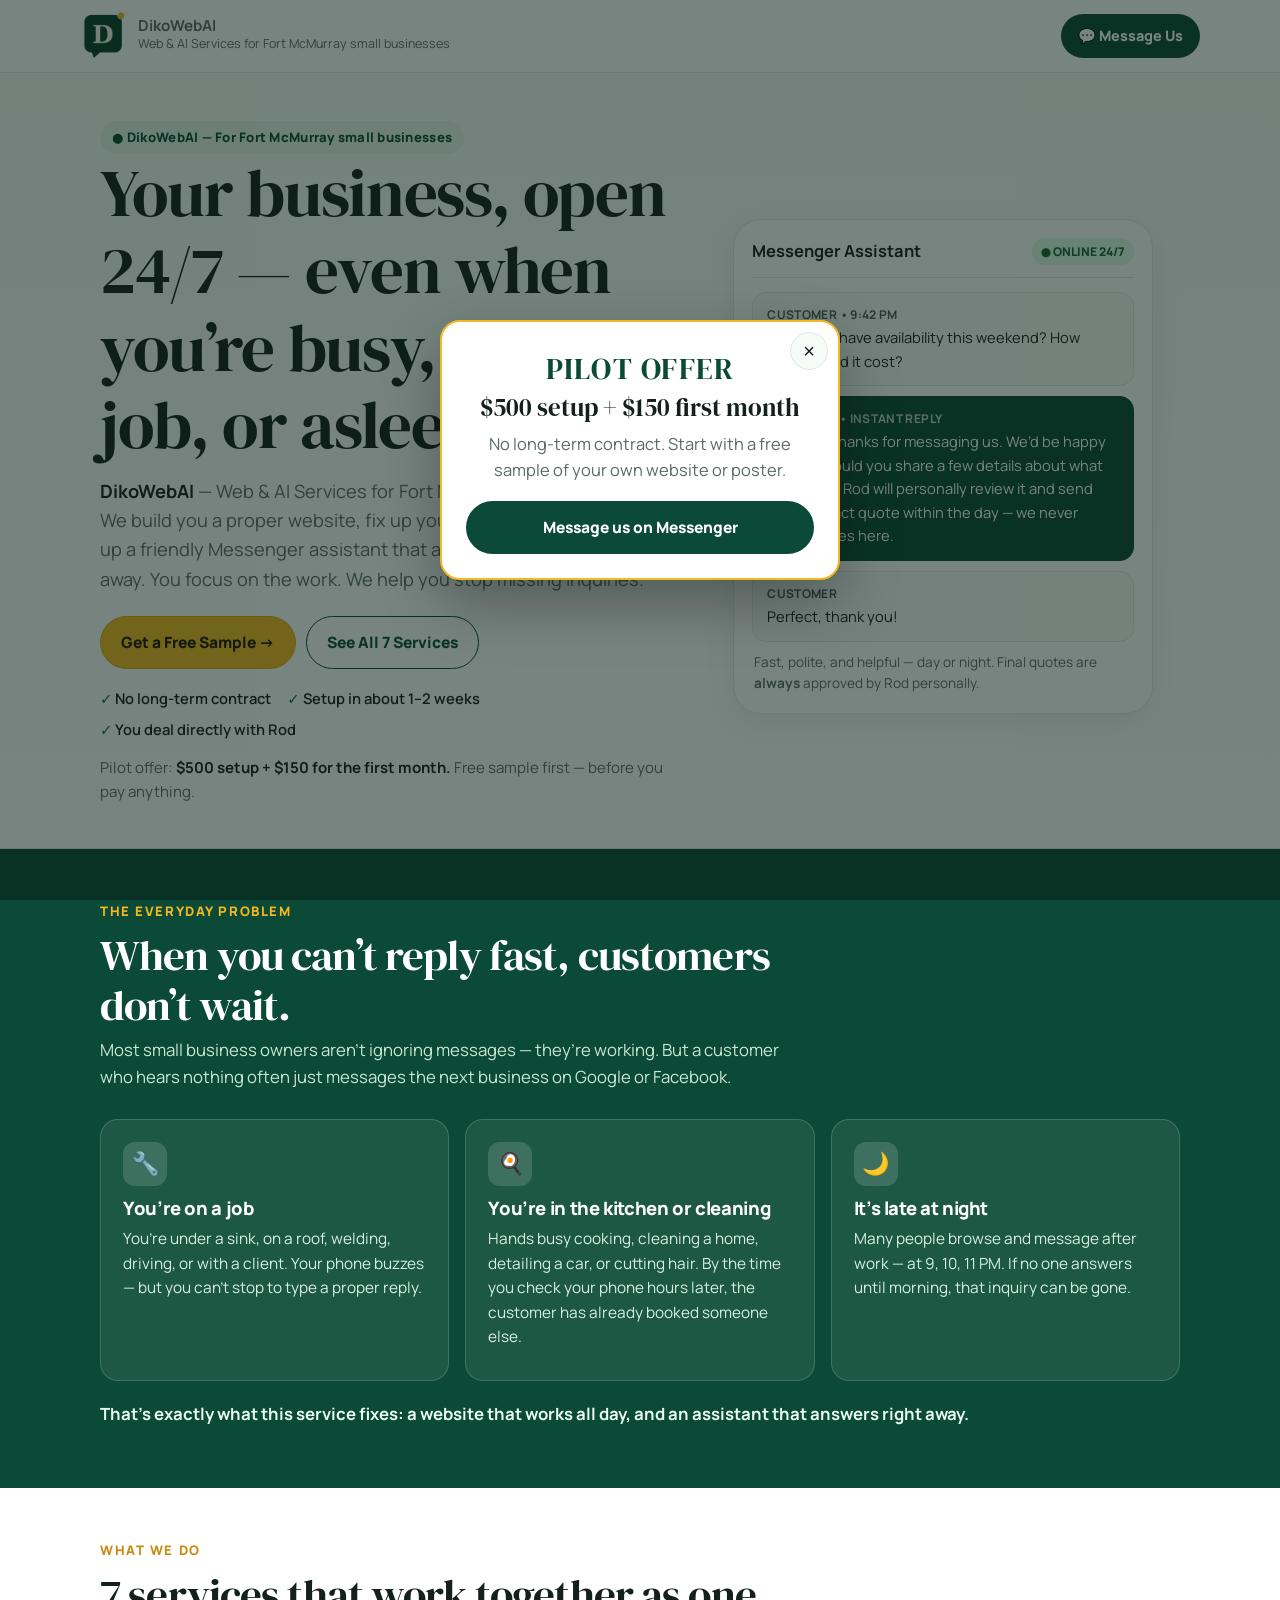
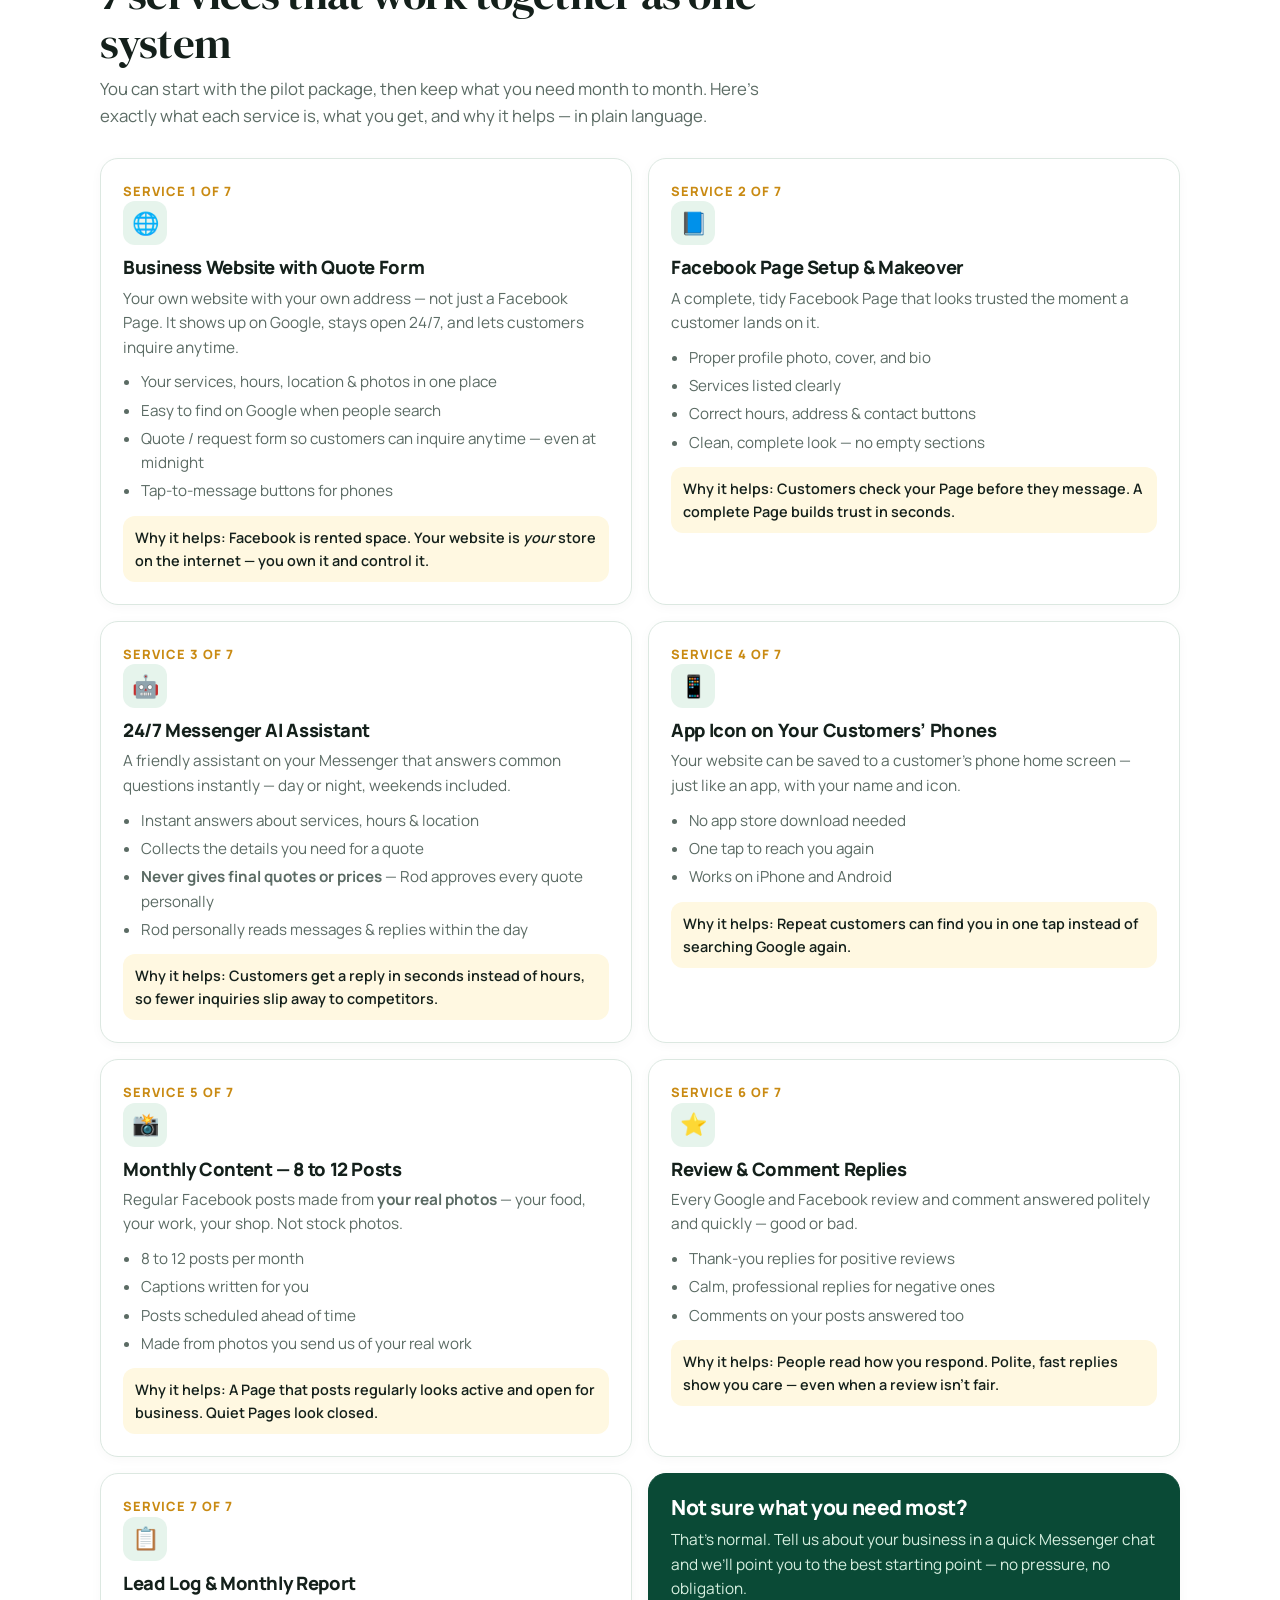
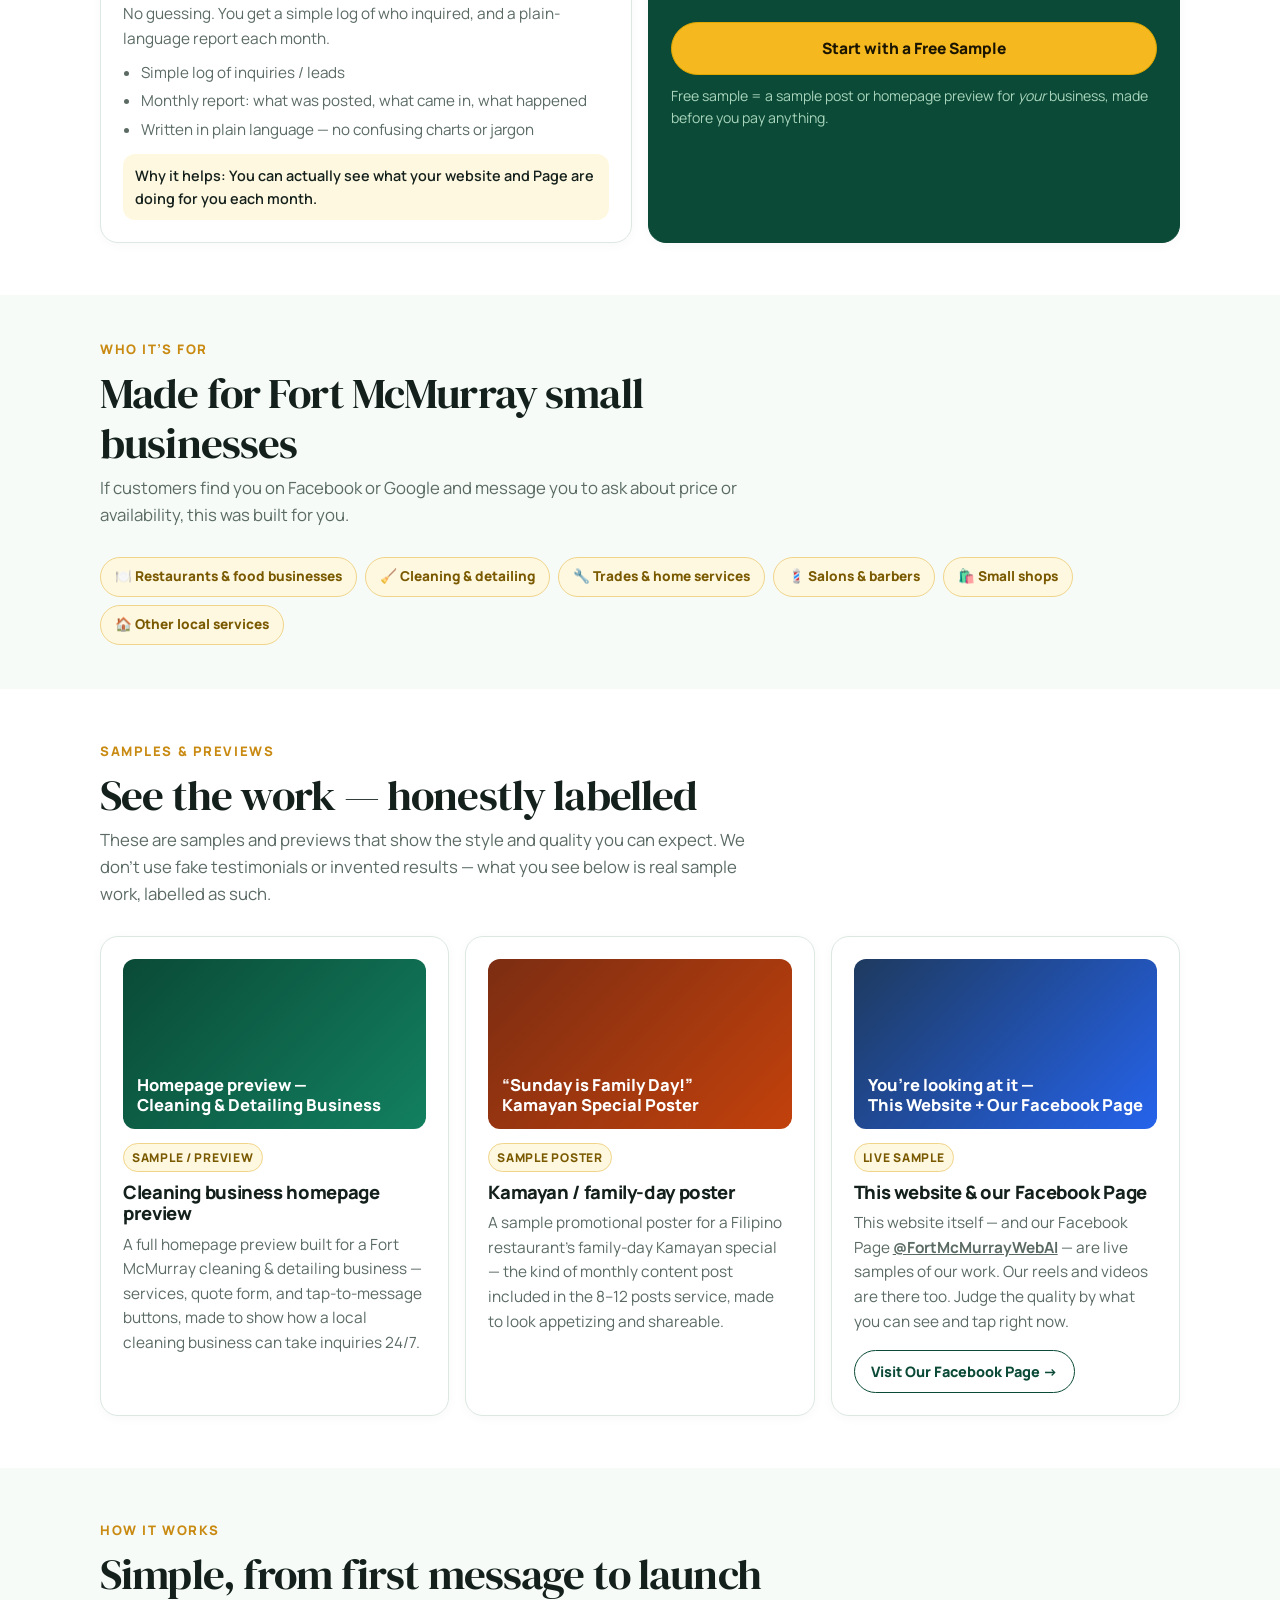
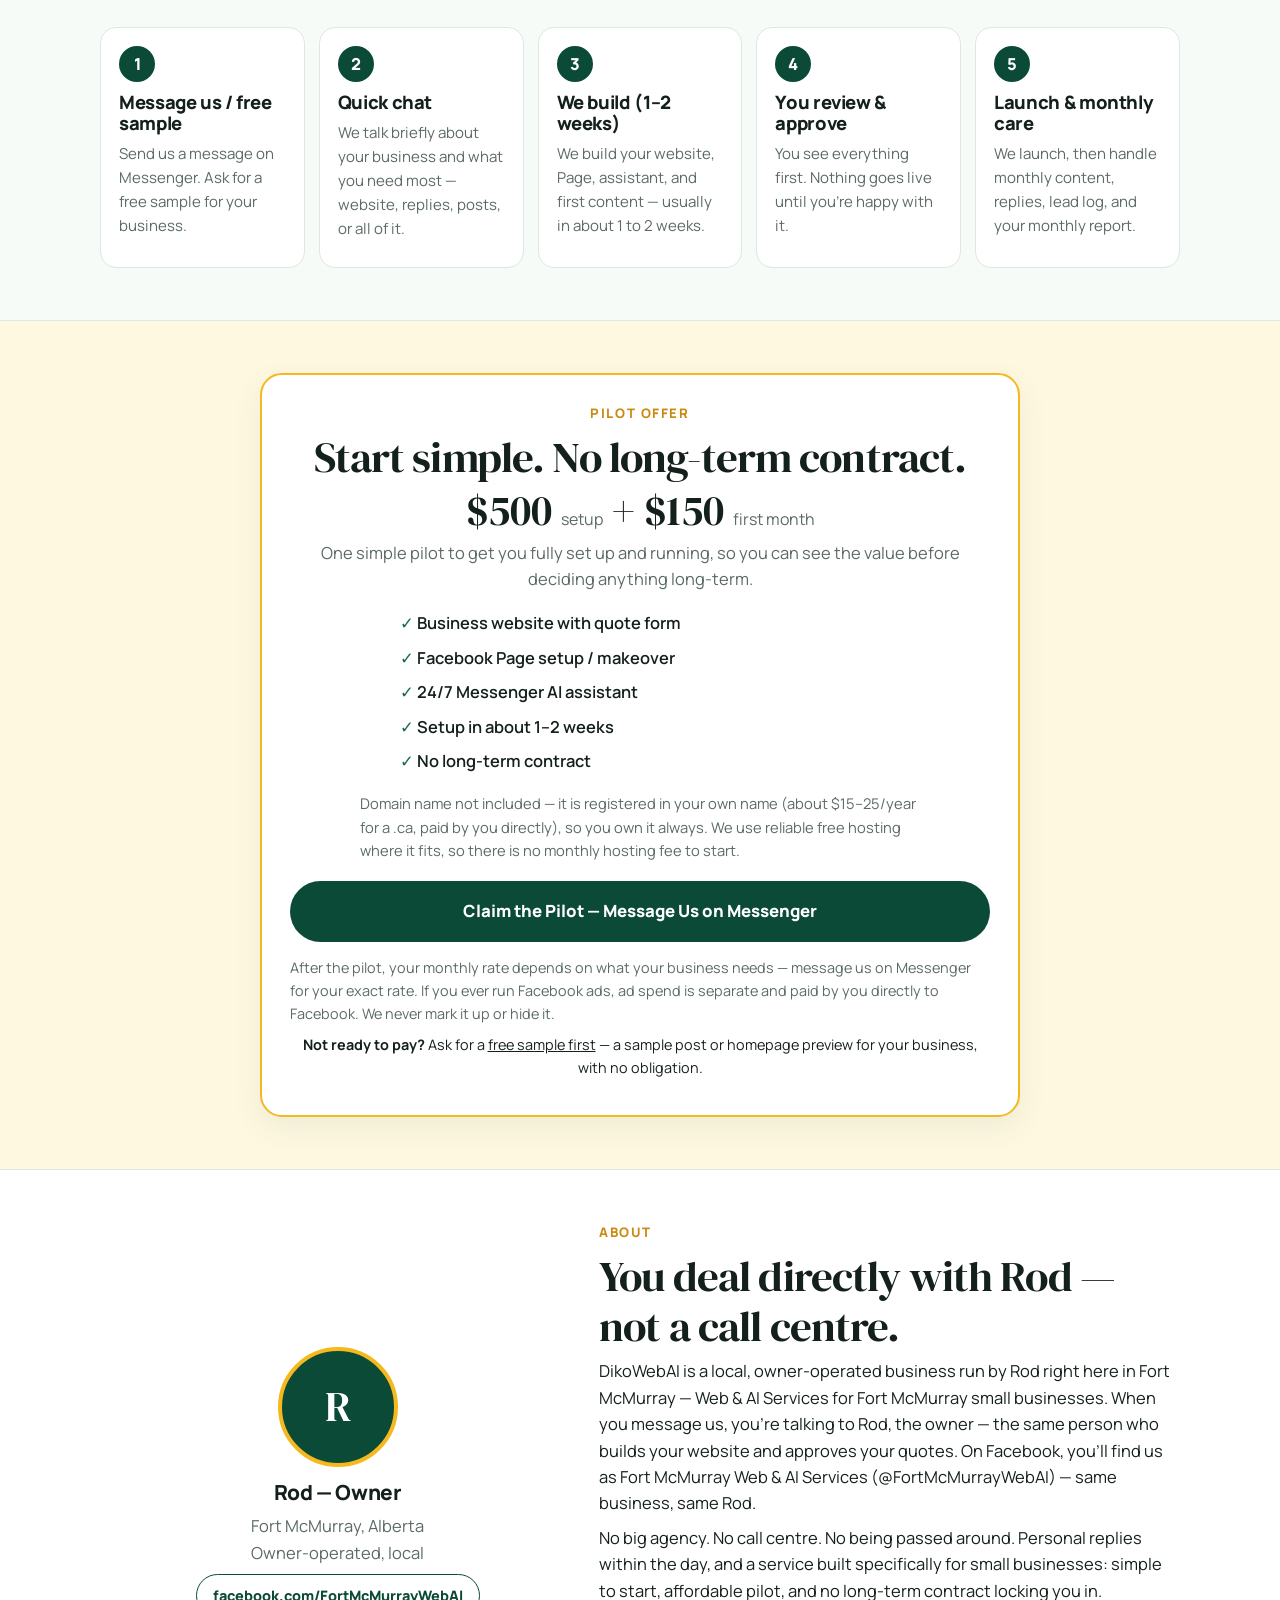
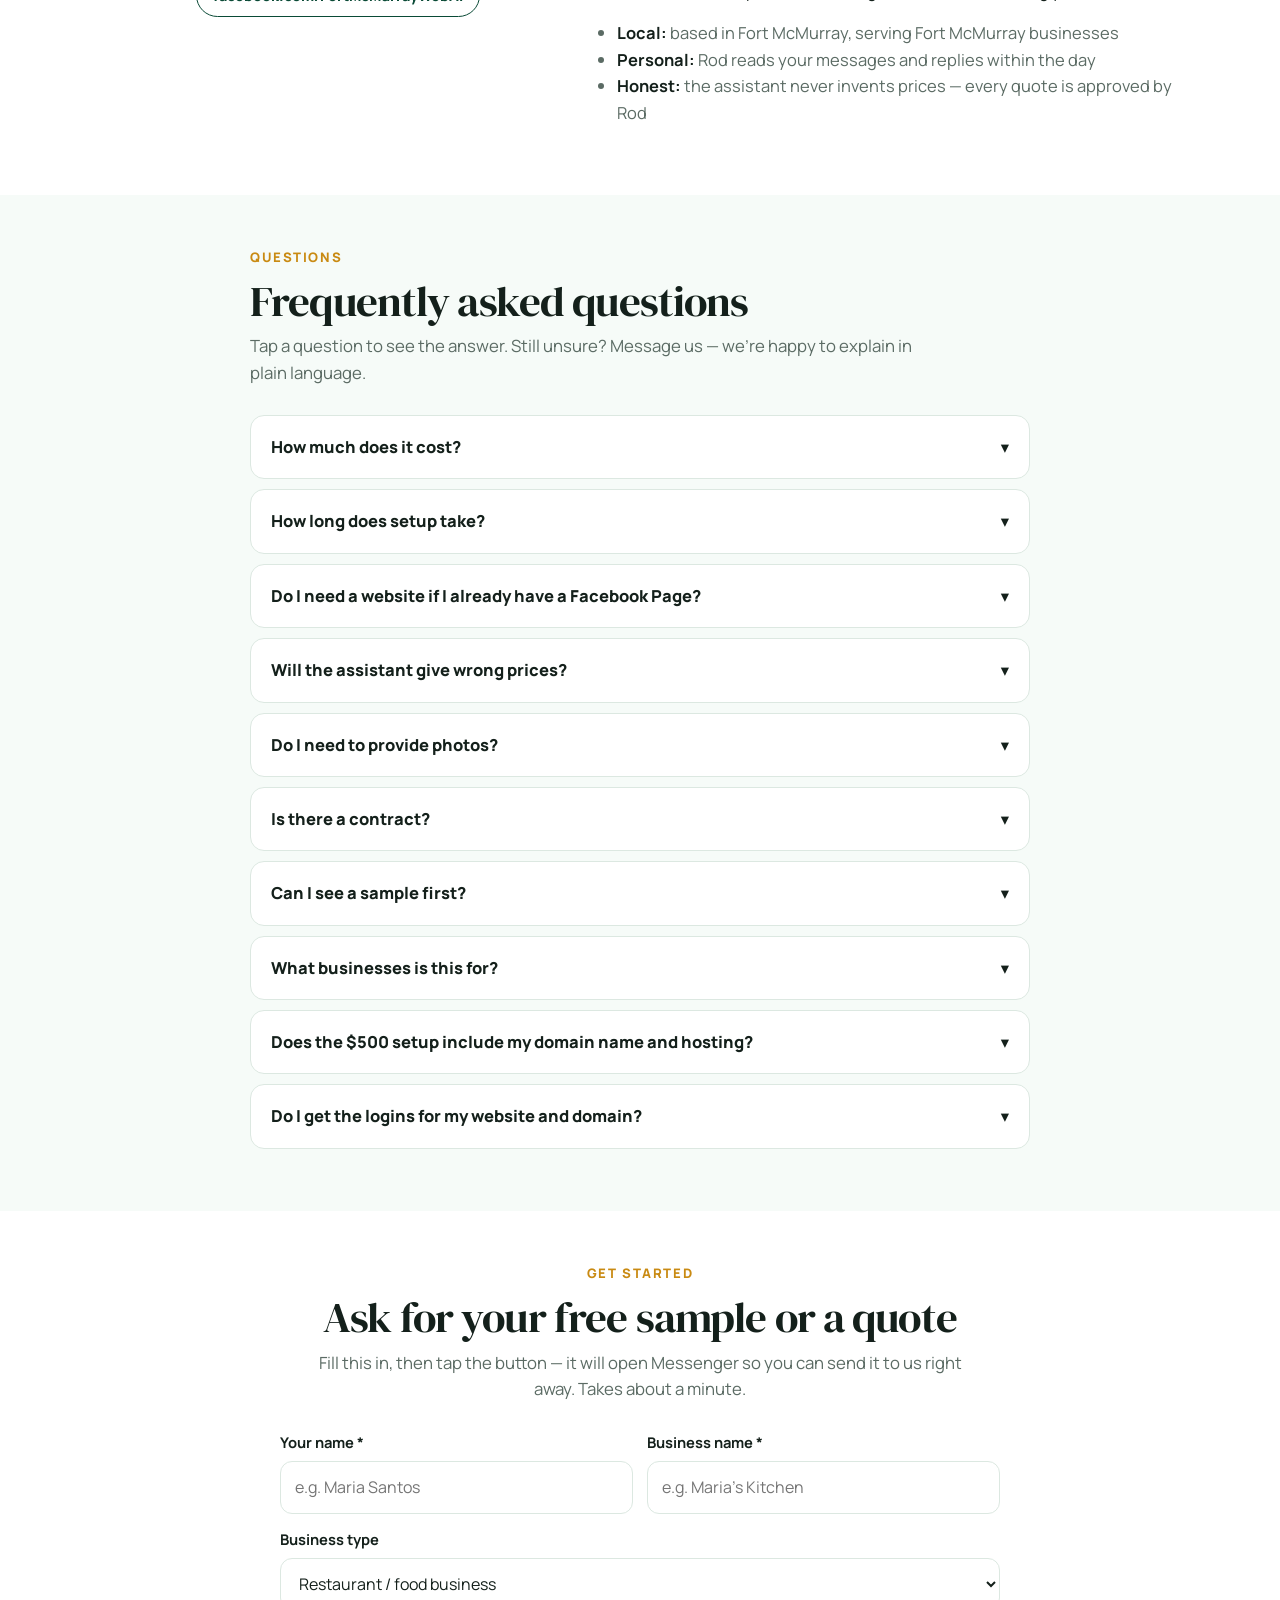
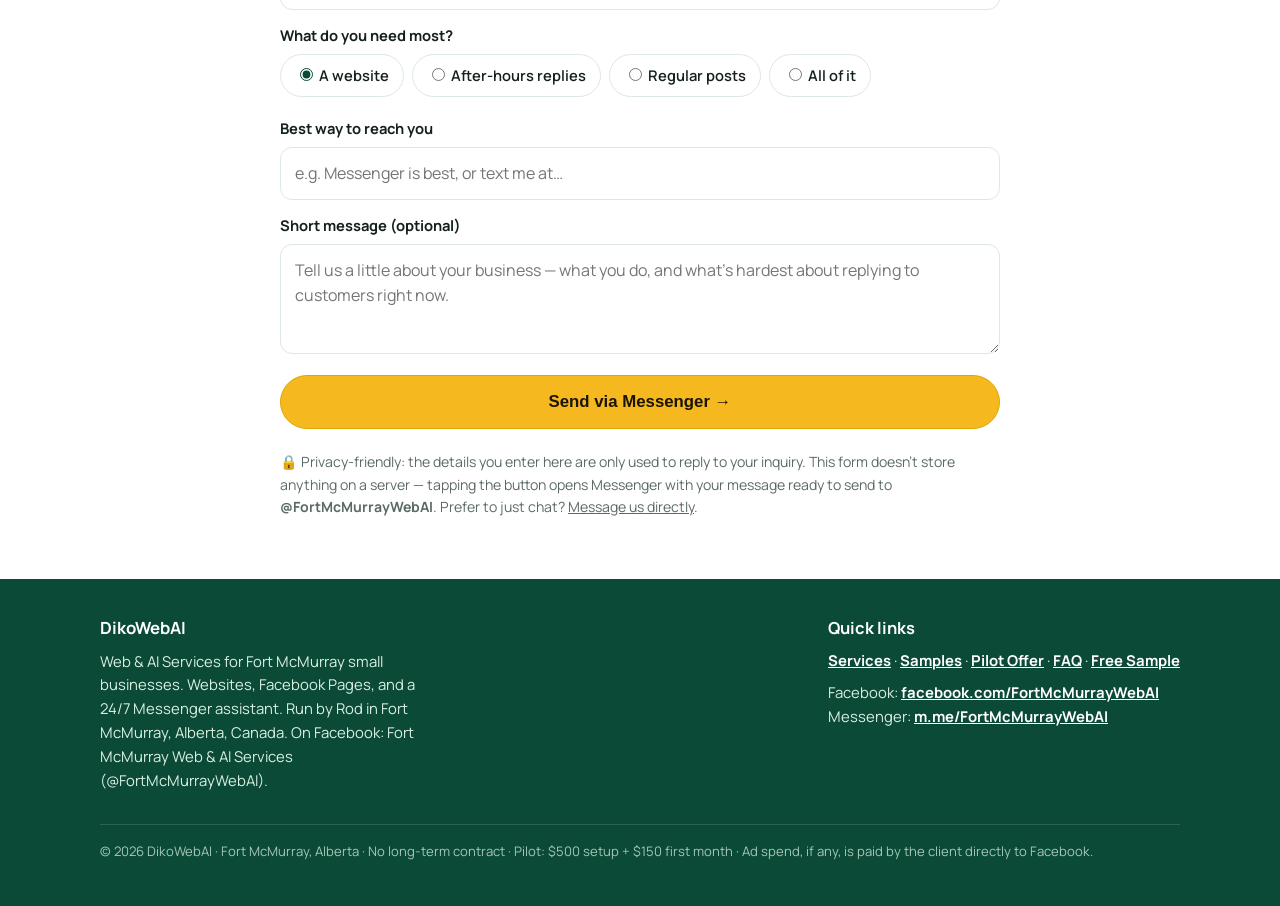
==== index.html @ 0f676fdf "Remove sticky bottom bar (Free Sample / Get a Quote)" ====
<!doctype html>
<html lang="en">
<head>
<meta charset="utf-8">
<meta name="viewport" content="width=device-width, initial-scale=1, viewport-fit=cover">
<meta name="color-scheme" content="light dark">
<link rel="icon" type="image/png" href="[data-uri]">
<title>DikoWebAI — Web & AI Services for Fort McMurray Small Businesses</title>
<meta name="description" content="DikoWebAI — Web & AI Services for Fort McMurray small businesses. Websites, Facebook Page setup, and a 24/7 Messenger assistant. Pilot: $500 setup + $150 first month. Free sample available.">
<link rel="preconnect" href="https://fonts.googleapis.com">
<link rel="preconnect" href="https://fonts.gstatic.com" crossorigin>
<link href="https://fonts.googleapis.com/css2?family=DM+Serif+Display:ital@0;1&family=Manrope:wght@400;500;600;700;800&display=swap" rel="stylesheet">
<style>
:root{
  --bg:#ffffff; --bg-soft:#f6fbf8; --bg-card:#ffffff; --ink:#14201b; --muted:#5b6b64; --line:#dce8e1;
  --emerald:#0a4a36; --emerald-2:#0e6b4f; --emerald-light:#e6f4ec; --gold:#c98a12; --gold-2:#f5b81f; --gold-bg:#fff8e1;
  --radius:18px; --shadow:0 10px 30px rgba(10,74,54,.08);
}
@media (prefers-color-scheme: dark){
  :root{ --bg:#0d1512; --bg-soft:#111d18; --bg-card:#16231e; --ink:#eef5f1; --muted:#a7b8b0; --line:#273b33; --emerald-light:#1a332a; --gold-bg:#2a2410; --shadow:0 10px 30px rgba(0,0,0,.35); }
}
*{box-sizing:border-box}
html{scroll-behavior:smooth}
body{margin:0;font-family:"Manrope",system-ui,-apple-system,Segoe UI,Roboto,sans-serif;background:var(--bg);color:var(--ink);line-height:1.6;font-size:16.5px}
a{color:inherit}
h1,h2,h3{line-height:1.15;letter-spacing:-.02em}
h1,h2{font-family:"DM Serif Display",Georgia,serif;font-weight:400}
h1{font-size:clamp(2.4rem,7vw,4.2rem);margin:0}
h2{font-size:clamp(1.9rem,5vw,2.7rem);margin:0 0 .5rem}
h3{font-size:1.15rem;margin:0 0 .35rem;font-weight:800}
p{margin:.5rem 0}
.wrap{max-width:1120px;margin:0 auto;padding:0 20px}
.topbar{position:sticky;top:0;z-index:40;background:color-mix(in srgb, var(--bg) 92%, transparent);backdrop-filter:blur(12px);border-bottom:1px solid var(--line)}
.topbar-in{display:flex;align-items:center;justify-content:space-between;gap:12px;padding:12px 0}
.brand{display:flex;gap:10px;align-items:center;text-decoration:none}
.mark{width:48px;height:48px;min-width:48px;display:block;object-fit:contain;flex-shrink:0}
.brand b{font-size:.95rem;line-height:1.1;display:block}
.brand span{font-size:.78rem;color:var(--muted);display:block}
.btn{display:inline-flex;align-items:center;justify-content:center;gap:8px;border-radius:999px;padding:13px 20px;font-weight:800;text-decoration:none;border:1.5px solid transparent;cursor:pointer;font-size:.97rem;transition:.15s;text-align:center}
.btn-primary{background:var(--emerald);color:#fff}
.btn-primary:hover{background:var(--emerald-2)}
.btn-gold{background:var(--gold-2);color:#1a1400;border-color:#e0a800}
.btn-outline{border-color:var(--emerald);color:var(--emerald);background:transparent}
@media(prefers-color-scheme:dark){.btn-outline{color:#7ed3a8;border-color:#2a5a46}}
.btn-sm{padding:9px 16px;font-size:.9rem}
.btn-block{width:100%}
.hero{padding:48px 0 36px;background:linear-gradient(180deg,var(--bg-soft),var(--bg));border-bottom:1px solid var(--line);overflow:hidden}
.hero-grid{display:grid;gap:28px}
@media(min-width:900px){.hero-grid{grid-template-columns:1.1fr .9fr;align-items:center}}
.eyebrow{display:inline-flex;gap:6px;align-items:center;background:var(--emerald-light);color:var(--emerald);font-weight:800;font-size:.82rem;padding:6px 12px;border-radius:999px;letter-spacing:.02em}
@media(prefers-color-scheme:dark){.eyebrow{color:#8ee0b5}}
.lead{font-size:1.14rem;color:var(--muted);max-width:36rem;margin-top:14px}
.hero-ctas{display:flex;flex-wrap:wrap;gap:10px;margin-top:22px}
.hero-points{display:flex;flex-wrap:wrap;gap:8px 16px;margin-top:18px;font-size:.92rem;font-weight:600}
.hero-points span::before{content:"✓ ";color:var(--emerald-2);font-weight:800}
.phone-mock{background:var(--bg-card);border:1px solid var(--line);border-radius:28px;box-shadow:var(--shadow);padding:18px;max-width:420px;margin:0 auto;width:100%}
.phone-head{display:flex;justify-content:space-between;align-items:center;border-bottom:1px solid var(--line);padding-bottom:12px;margin-bottom:14px}
.badge-live{background:#dcfce7;color:#166534;font-size:.75rem;font-weight:800;padding:4px 9px;border-radius:999px}
.msg{background:var(--bg-soft);border:1px solid var(--line);border-radius:14px;padding:12px 14px;margin-bottom:10px;font-size:.92rem}
.msg.ai{background:var(--emerald);color:#fff;border-color:var(--emerald)}
.msg small{display:block;opacity:.75;font-size:.75rem;margin-bottom:2px;font-weight:700;letter-spacing:.03em;text-transform:uppercase}
section{padding:52px 0}
.section-head{max-width:680px;margin-bottom:28px}
.section-head p{color:var(--muted);font-size:1.05rem}
.kicker{font-size:.82rem;font-weight:800;letter-spacing:.12em;text-transform:uppercase;color:var(--gold);margin-bottom:8px}
.grid{display:grid;gap:16px}
@media(min-width:700px){.grid-2{grid-template-columns:1fr 1fr}.grid-3{grid-template-columns:repeat(3,1fr)}}
.card{background:var(--bg-card);border:1px solid var(--line);border-radius:var(--radius);padding:22px;box-shadow:0 2px 12px rgba(0,0,0,.03)}
.card p{color:var(--muted);font-size:.96rem}
.icon{width:44px;height:44px;border-radius:12px;background:var(--emerald-light);display:grid;place-items:center;font-size:22px;margin-bottom:12px}
.problem{background:var(--emerald);color:#eafaf1}
.problem h2{color:#fff}.problem .section-head p{color:#c8e6d5}.problem .card{background:rgba(255,255,255,.08);border-color:rgba(255,255,255,.16);color:#fff;box-shadow:none}.problem .card p{color:#d6efe0}
.problem .icon{background:rgba(255,255,255,.14)}
.service-num{font-size:.8rem;font-weight:800;letter-spacing:.08em;color:var(--gold);text-transform:uppercase}
.service-card ul{margin:10px 0 0;padding-left:18px;color:var(--muted);font-size:.95rem}
.service-card li{margin:4px 0}
.why{margin-top:12px;background:var(--gold-bg);border-radius:12px;padding:10px 12px;font-size:.9rem;font-weight:600}
.sample-visual{height:170px;border-radius:12px;margin-bottom:14px;display:flex;align-items:flex-end;padding:14px;color:#fff;font-weight:800;line-height:1.2}
.sv1{background:linear-gradient(135deg,#0a4a36,#12805f)}
.sv2{background:linear-gradient(135deg,#7c2d12,#c2410c)}
.sv3{background:linear-gradient(135deg,#1e3a5f,#2563eb)}
.tag{font-size:.75rem;font-weight:800;letter-spacing:.06em;text-transform:uppercase;background:var(--gold-bg);color:#7a5a00;border:1px solid #f0d48a;padding:4px 8px;border-radius:999px;display:inline-block}
@media(prefers-color-scheme:dark){.tag{color:#ffd968}}
.steps{counter-reset:step;display:grid;gap:14px}
@media(min-width:800px){.steps{grid-template-columns:repeat(5,1fr)}}
.step{background:var(--bg-card);border:1px solid var(--line);border-radius:16px;padding:18px}
.step-n{width:36px;height:36px;border-radius:50%;background:var(--emerald);color:#fff;display:grid;place-items:center;font-weight:800;margin-bottom:10px}
.pilot{background:var(--gold-bg);border-top:1px solid var(--line);border-bottom:1px solid var(--line)}
.pilot-box{background:var(--bg-card);border:2px solid var(--gold-2);border-radius:22px;padding:28px;box-shadow:var(--shadow);max-width:760px;margin:0 auto;text-align:center}
.price{font-family:"DM Serif Display",serif;font-size:2.6rem;line-height:1}
.price small{font-family:"Manrope",sans-serif;font-size:1rem;color:var(--muted)}
.incl{text-align:left;max-width:480px;margin:18px auto;display:grid;gap:8px}
.incl div{font-weight:600}.incl div::before{content:"✓ ";color:var(--emerald-2);font-weight:800}
.faq-item{border:1px solid var(--line);border-radius:14px;background:var(--bg-card);margin-bottom:10px;overflow:hidden}
.faq-q{width:100%;text-align:left;background:none;border:0;padding:18px 20px;font:inherit;font-weight:800;cursor:pointer;display:flex;justify-content:space-between;gap:12px;color:var(--ink)}
.faq-a{padding:0 20px 18px;color:var(--muted);display:none}
.faq-item.open .faq-a{display:block}
.faq-item.open .chev{transform:rotate(180deg)}
.chev{transition:.2s;flex-shrink:0}
form{display:grid;gap:14px}
label{font-weight:700;font-size:.92rem;display:block;margin-bottom:6px}
input,select,textarea{width:100%;padding:13px 14px;border:1.5px solid var(--line);border-radius:12px;background:var(--bg-card);color:var(--ink);font:inherit;font-size:1rem}
textarea{min-height:110px;resize:vertical}
.radio-group{display:flex;flex-wrap:wrap;gap:8px}
.radio-pill{border:1.5px solid var(--line);border-radius:999px;padding:9px 14px;cursor:pointer;font-weight:600;font-size:.92rem;background:var(--bg-card)}
.radio-pill input{width:auto;margin-right:6px;accent-color:var(--emerald)}
.form-note{font-size:.88rem;color:var(--muted)}
.success{background:var(--emerald-light);border:1px solid var(--line);border-radius:14px;padding:16px;display:none}
footer{background:var(--emerald);color:#d9efe3;padding:36px 0}
footer a{color:#fff;font-weight:700}
.promo-overlay{position:fixed;inset:0;z-index:100;background:rgba(10,32,24,.55);display:none;align-items:center;justify-content:center;padding:20px}
.promo-overlay.show{display:flex}
.promo-card{position:relative;background:var(--bg-card);color:var(--ink);border:2px solid var(--gold-2);border-radius:20px;box-shadow:0 24px 60px rgba(0,0,0,.3);max-width:400px;width:100%;padding:30px 24px 24px;text-align:center;max-height:calc(100dvh - 130px);overflow:auto}
.promo-close{position:absolute;top:10px;right:10px;width:38px;height:38px;border-radius:50%;border:1px solid var(--line);background:var(--bg-soft);color:var(--ink);font-size:20px;line-height:1;cursor:pointer;display:grid;place-items:center;padding:0}
.promo-close:hover{background:var(--emerald-light)}
.promo-title{font-family:"DM Serif Display",Georgia,serif;font-weight:400;font-size:1.9rem;letter-spacing:.04em;color:var(--emerald);margin:0 0 6px}
@media(prefers-color-scheme:dark){.promo-title{color:#8ee0b5}}
.promo-price{font-family:"DM Serif Display",serif;font-size:1.55rem;line-height:1.2;margin:.25rem 0 .5rem}
.promo-card p.promo-text{color:var(--muted);margin:.25rem 0 18px}
@media (prefers-reduced-motion: no-preference){.promo-card{animation:promoIn .25s ease-out}@keyframes promoIn{from{opacity:0;transform:translateY(12px) scale(.97)}to{opacity:1;transform:none}}}
.about-flex{display:grid;gap:24px}
@media(min-width:800px){.about-flex{grid-template-columns:.9fr 1.1fr;align-items:center}}
.avatar{width:120px;height:120px;border-radius:50%;background:var(--emerald);color:#fff;display:grid;place-items:center;font-family:"DM Serif Display",serif;font-size:2.6rem;border:4px solid var(--gold-2)}
</style>
</head>
<body>
<header class="topbar"><div class="wrap topbar-in">
<a class="brand" href="#top"><img class="mark" src="[data-uri]" alt="DikoWebAI logo" width="48" height="48"><span><b>DikoWebAI</b><span>Web &amp; AI Services for Fort McMurray small businesses</span></span></a>
<a class="btn btn-primary btn-sm" href="https://m.me/FortMcMurrayWebAI" target="_blank" rel="noopener">💬 Message Us</a>
</div></header>

<main id="top">
<!-- HERO -->
<div class="hero"><div class="wrap hero-grid">
<div>
<span class="eyebrow">● DikoWebAI — For Fort McMurray small businesses</span>
<h1>Your business, open 24/7 — even when you’re busy, on a job, or asleep.</h1>
<p class="lead"><strong style="color:var(--ink)">DikoWebAI</strong> — Web &amp; AI Services for Fort McMurray small businesses. We build you a proper website, fix up your Facebook Page, and set up a friendly Messenger assistant that answers customers right away. You focus on the work. We help you stop missing inquiries.</p>
<div class="hero-ctas">
<a class="btn btn-gold" href="https://m.me/FortMcMurrayWebAI" target="_blank" rel="noopener">Get a Free Sample →</a>
<a class="btn btn-outline" href="#services">See All 7 Services</a>
</div>
<div class="hero-points"><span>No long-term contract</span><span>Setup in about 1–2 weeks</span><span>You deal directly with Rod</span></div>
<p style="margin-top:14px;font-size:.94rem;color:var(--muted)">Pilot offer: <strong style="color:var(--ink)">$500 setup + $150 for the first month.</strong> Free sample first — before you pay anything.</p>
</div>
<div class="phone-mock" aria-label="Example of how the Messenger assistant works">
<div class="phone-head"><strong>Messenger Assistant</strong><span class="badge-live">● ONLINE 24/7</span></div>
<div class="msg"><small>Customer • 9:42 PM</small>Hi! Do you have availability this weekend? How much would it cost?</div>
<div class="msg ai"><small>Assistant • Instant reply</small>Hi there! Thanks for messaging us. We’d be happy to help. Could you share a few details about what you need? Rod will personally review it and send you an exact quote within the day — we never guess prices here.</div>
<div class="msg"><small>Customer</small>Perfect, thank you!</div>
<p style="font-size:.85rem;color:var(--muted);margin:6px 2px 0">Fast, polite, and helpful — day or night. Final quotes are <strong>always</strong> approved by Rod personally.</p>
</div>
</div></div>

<!-- PROBLEM -->
<section class="problem"><div class="wrap">
<div class="section-head"><div class="kicker" style="color:var(--gold-2)">The everyday problem</div><h2>When you can’t reply fast, customers don’t wait.</h2><p>Most small business owners aren’t ignoring messages — they’re working. But a customer who hears nothing often just messages the next business on Google or Facebook.</p></div>
<div class="grid grid-3">
<article class="card"><div class="icon">🔧</div><h3>You’re on a job</h3><p>You’re under a sink, on a roof, welding, driving, or with a client. Your phone buzzes — but you can’t stop to type a proper reply.</p></article>
<article class="card"><div class="icon">🍳</div><h3>You’re in the kitchen or cleaning</h3><p>Hands busy cooking, cleaning a home, detailing a car, or cutting hair. By the time you check your phone hours later, the customer has already booked someone else.</p></article>
<article class="card"><div class="icon">🌙</div><h3>It’s late at night</h3><p>Many people browse and message after work — at 9, 10, 11 PM. If no one answers until morning, that inquiry can be gone.</p></article>
</div>
<p style="margin-top:20px;font-weight:700;font-size:1.05rem">That’s exactly what this service fixes: a website that works all day, and an assistant that answers right away.</p>
</div></section>

<!-- SERVICES -->
<section id="services"><div class="wrap">
<div class="section-head"><div class="kicker">What we do</div><h2>7 services that work together as one system</h2><p>You can start with the pilot package, then keep what you need month to month. Here’s exactly what each service is, what you get, and why it helps — in plain language.</p></div>
<div class="grid grid-2">

<article class="card service-card"><div class="service-num">Service 1 of 7</div><div class="icon">🌐</div><h3>Business Website with Quote Form</h3><p>Your own website with your own address — not just a Facebook Page. It shows up on Google, stays open 24/7, and lets customers inquire anytime.</p><ul><li>Your services, hours, location &amp; photos in one place</li><li>Easy to find on Google when people search</li><li>Quote / request form so customers can inquire anytime — even at midnight</li><li>Tap-to-message buttons for phones</li></ul><div class="why">Why it helps: Facebook is rented space. Your website is <em>your</em> store on the internet — you own it and control it.</div></article>

<article class="card service-card"><div class="service-num">Service 2 of 7</div><div class="icon">📘</div><h3>Facebook Page Setup &amp; Makeover</h3><p>A complete, tidy Facebook Page that looks trusted the moment a customer lands on it.</p><ul><li>Proper profile photo, cover, and bio</li><li>Services listed clearly</li><li>Correct hours, address &amp; contact buttons</li><li>Clean, complete look — no empty sections</li></ul><div class="why">Why it helps: Customers check your Page before they message. A complete Page builds trust in seconds.</div></article>

<article class="card service-card"><div class="service-num">Service 3 of 7</div><div class="icon">🤖</div><h3>24/7 Messenger AI Assistant</h3><p>A friendly assistant on your Messenger that answers common questions instantly — day or night, weekends included.</p><ul><li>Instant answers about services, hours &amp; location</li><li>Collects the details you need for a quote</li><li><strong>Never gives final quotes or prices</strong> — Rod approves every quote personally</li><li>Rod personally reads messages &amp; replies within the day</li></ul><div class="why">Why it helps: Customers get a reply in seconds instead of hours, so fewer inquiries slip away to competitors.</div></article>

<article class="card service-card"><div class="service-num">Service 4 of 7</div><div class="icon">📱</div><h3>App Icon on Your Customers’ Phones</h3><p>Your website can be saved to a customer’s phone home screen — just like an app, with your name and icon.</p><ul><li>No app store download needed</li><li>One tap to reach you again</li><li>Works on iPhone and Android</li></ul><div class="why">Why it helps: Repeat customers can find you in one tap instead of searching Google again.</div></article>

<article class="card service-card"><div class="service-num">Service 5 of 7</div><div class="icon">📸</div><h3>Monthly Content — 8 to 12 Posts</h3><p>Regular Facebook posts made from <strong>your real photos</strong> — your food, your work, your shop. Not stock photos.</p><ul><li>8 to 12 posts per month</li><li>Captions written for you</li><li>Posts scheduled ahead of time</li><li>Made from photos you send us of your real work</li></ul><div class="why">Why it helps: A Page that posts regularly looks active and open for business. Quiet Pages look closed.</div></article>

<article class="card service-card"><div class="service-num">Service 6 of 7</div><div class="icon">⭐</div><h3>Review &amp; Comment Replies</h3><p>Every Google and Facebook review and comment answered politely and quickly — good or bad.</p><ul><li>Thank-you replies for positive reviews</li><li>Calm, professional replies for negative ones</li><li>Comments on your posts answered too</li></ul><div class="why">Why it helps: People read how you respond. Polite, fast replies show you care — even when a review isn’t fair.</div></article>

<article class="card service-card"><div class="service-num">Service 7 of 7</div><div class="icon">📋</div><h3>Lead Log &amp; Monthly Report</h3><p>No guessing. You get a simple log of who inquired, and a plain-language report each month.</p><ul><li>Simple log of inquiries / leads</li><li>Monthly report: what was posted, what came in, what happened</li><li>Written in plain language — no confusing charts or jargon</li></ul><div class="why">Why it helps: You can actually see what your website and Page are doing for you each month.</div></article>

<article class="card" style="background:var(--emerald);color:#fff;border-color:var(--emerald)"><h3 style="color:#fff;font-size:1.3rem">Not sure what you need most?</h3><p style="color:#d6efe0">That’s normal. Tell us about your business in a quick Messenger chat and we’ll point you to the best starting point — no pressure, no obligation.</p><a class="btn btn-gold btn-block" href="https://m.me/FortMcMurrayWebAI" target="_blank" rel="noopener" style="margin-top:12px">Start with a Free Sample</a><p style="color:#a9d4bc;font-size:.88rem;margin-top:10px">Free sample = a sample post or homepage preview for <em>your</em> business, made before you pay anything.</p></article>
</div>
</div></section>

<!-- WHO IT'S FOR -->
<section style="background:var(--bg-soft);padding-top:44px;padding-bottom:44px"><div class="wrap">
<div class="section-head"><div class="kicker">Who it’s for</div><h2>Made for Fort McMurray small businesses</h2><p>If customers find you on Facebook or Google and message you to ask about price or availability, this was built for you.</p></div>
<div style="display:flex;flex-wrap:wrap;gap:8px">
<span class="tag" style="font-size:.85rem;text-transform:none;letter-spacing:0;padding:8px 14px">🍽️ Restaurants &amp; food businesses</span>
<span class="tag" style="font-size:.85rem;text-transform:none;letter-spacing:0;padding:8px 14px">🧹 Cleaning &amp; detailing</span>
<span class="tag" style="font-size:.85rem;text-transform:none;letter-spacing:0;padding:8px 14px">🔧 Trades &amp; home services</span>
<span class="tag" style="font-size:.85rem;text-transform:none;letter-spacing:0;padding:8px 14px">💈 Salons &amp; barbers</span>
<span class="tag" style="font-size:.85rem;text-transform:none;letter-spacing:0;padding:8px 14px">🛍️ Small shops</span>
<span class="tag" style="font-size:.85rem;text-transform:none;letter-spacing:0;padding:8px 14px">🏠 Other local services</span>
</div>
</div></section>

<!-- SAMPLE WORK -->
<section id="samples"><div class="wrap">
<div class="section-head"><div class="kicker">Samples &amp; previews</div><h2>See the work — honestly labelled</h2><p>These are samples and previews that show the style and quality you can expect. We don’t use fake testimonials or invented results — what you see below is real sample work, labelled as such.</p></div>
<div class="grid grid-3">
<article class="card"><div class="sample-visual sv1">Homepage preview —<br>Cleaning &amp; Detailing Business</div><span class="tag">Sample / Preview</span><h3 style="margin-top:10px">Cleaning business homepage preview</h3><p>A full homepage preview built for a Fort McMurray cleaning &amp; detailing business — services, quote form, and tap-to-message buttons, made to show how a local cleaning business can take inquiries 24/7.</p></article>
<article class="card"><div class="sample-visual sv2">“Sunday is Family Day!”<br>Kamayan Special Poster</div><span class="tag">Sample Poster</span><h3 style="margin-top:10px">Kamayan / family-day poster</h3><p>A sample promotional poster for a Filipino restaurant’s family-day Kamayan special — the kind of monthly content post included in the 8–12 posts service, made to look appetizing and shareable.</p></article>
<article class="card"><div class="sample-visual sv3">You’re looking at it —<br>This Website + Our Facebook Page</div><span class="tag">Live Sample</span><h3 style="margin-top:10px">This website &amp; our Facebook Page</h3><p>This website itself — and our Facebook Page <a href="https://www.facebook.com/FortMcMurrayWebAI" target="_blank" rel="noopener"><strong>@FortMcMurrayWebAI</strong></a> — are live samples of our work. Our reels and videos are there too. Judge the quality by what you can see and tap right now.</p><a class="btn btn-outline btn-sm" href="https://www.facebook.com/FortMcMurrayWebAI" target="_blank" rel="noopener" style="margin-top:8px">Visit Our Facebook Page →</a></article>
</div>
</div></section>

<!-- HOW IT WORKS -->
<section style="background:var(--bg-soft)"><div class="wrap">
<div class="section-head"><div class="kicker">How it works</div><h2>Simple, from first message to launch</h2></div>
<div class="steps">
<div class="step"><div class="step-n">1</div><h3>Message us / free sample</h3><p style="color:var(--muted);font-size:.94rem">Send us a message on Messenger. Ask for a free sample for your business.</p></div>
<div class="step"><div class="step-n">2</div><h3>Quick chat</h3><p style="color:var(--muted);font-size:.94rem">We talk briefly about your business and what you need most — website, replies, posts, or all of it.</p></div>
<div class="step"><div class="step-n">3</div><h3>We build (1–2 weeks)</h3><p style="color:var(--muted);font-size:.94rem">We build your website, Page, assistant, and first content — usually in about 1 to 2 weeks.</p></div>
<div class="step"><div class="step-n">4</div><h3>You review &amp; approve</h3><p style="color:var(--muted);font-size:.94rem">You see everything first. Nothing goes live until you’re happy with it.</p></div>
<div class="step"><div class="step-n">5</div><h3>Launch &amp; monthly care</h3><p style="color:var(--muted);font-size:.94rem">We launch, then handle monthly content, replies, lead log, and your monthly report.</p></div>
</div>
</div></section>

<!-- PILOT -->
<section class="pilot" id="pilot"><div class="wrap">
<div class="pilot-box">
<div class="kicker">Pilot offer</div>
<h2>Start simple. No long-term contract.</h2>
<div class="price">$500 <small>setup</small> + $150 <small>first month</small></div>
<p style="color:var(--muted)">One simple pilot to get you fully set up and running, so you can see the value before deciding anything long-term.</p>
<div class="incl">
<div>Business website with quote form</div>
<div>Facebook Page setup / makeover</div>
<div>24/7 Messenger AI assistant</div>
<div>Setup in about 1–2 weeks</div>
<div>No long-term contract</div>
</div>
<p style="font-size:.92rem;color:var(--muted);max-width:560px;margin:0 auto 18px;text-align:left">Domain name not included — it is registered in your own name (about $15–25/year for a .ca, paid by you directly), so you own it always. We use reliable free hosting where it fits, so there is no monthly hosting fee to start.</p>
<a class="btn btn-primary btn-block" href="https://m.me/FortMcMurrayWebAI" target="_blank" rel="noopener" style="font-size:1.05rem;padding:16px">Claim the Pilot — Message Us on Messenger</a>
<p style="font-size:.9rem;color:var(--muted);margin-top:14px;text-align:left">After the pilot, your monthly rate depends on what your business needs — message us on Messenger for your exact rate. If you ever run Facebook ads, ad spend is separate and paid by you directly to Facebook. We never mark it up or hide it.</p>
<p style="font-size:.9rem"><strong>Not ready to pay?</strong> Ask for a <a href="https://m.me/FortMcMurrayWebAI" target="_blank" rel="noopener">free sample first</a> — a sample post or homepage preview for your business, with no obligation.</p>
</div>
</div></section>

<!-- ABOUT -->
<section id="about"><div class="wrap">
<div class="about-flex">
<div style="text-align:center"><div class="avatar" style="margin:0 auto">R</div><h3 style="margin-top:14px;font-size:1.3rem">Rod — Owner</h3><p style="color:var(--muted)">Fort McMurray, Alberta<br>Owner-operated, local</p><a class="btn btn-outline btn-sm" href="https://www.facebook.com/FortMcMurrayWebAI" target="_blank" rel="noopener">facebook.com/FortMcMurrayWebAI</a></div>
<div>
<div class="kicker">About</div><h2>You deal directly with Rod — not a call centre.</h2>
<p>DikoWebAI is a local, owner-operated business run by Rod right here in Fort McMurray — Web &amp; AI Services for Fort McMurray small businesses. When you message us, you’re talking to Rod, the owner — the same person who builds your website and approves your quotes. On Facebook, you’ll find us as Fort McMurray Web &amp; AI Services (@FortMcMurrayWebAI) — same business, same Rod.</p>
<p>No big agency. No call centre. No being passed around. Personal replies within the day, and a service built specifically for small businesses: simple to start, affordable pilot, and no long-term contract locking you in.</p>
<ul style="padding-left:18px;color:var(--muted)"><li><strong style="color:var(--ink)">Local:</strong> based in Fort McMurray, serving Fort McMurray businesses</li><li><strong style="color:var(--ink)">Personal:</strong> Rod reads your messages and replies within the day</li><li><strong style="color:var(--ink)">Honest:</strong> the assistant never invents prices — every quote is approved by Rod</li></ul>
</div>
</div>
</div></section>

<!-- FAQ -->
<section style="background:var(--bg-soft)" id="faq"><div class="wrap" style="max-width:820px">
<div class="section-head"><div class="kicker">Questions</div><h2>Frequently asked questions</h2><p>Tap a question to see the answer. Still unsure? Message us — we’re happy to explain in plain language.</p></div>
<div id="faqList">
<div class="faq-item"><button class="faq-q" aria-expanded="false">How much does it cost? <span class="chev">▾</span></button><div class="faq-a">The pilot is <strong>$500 setup + $150 for the first month</strong> — that includes your website, Facebook Page setup, and the 24/7 Messenger assistant, with no long-term contract. After the pilot, your monthly rate depends on what your business needs. Message us on Messenger for your exact rate — we’ll tell you plainly before you commit to anything.</div></div>
<div class="faq-item"><button class="faq-q" aria-expanded="false">How long does setup take? <span class="chev">▾</span></button><div class="faq-a">Usually about <strong>1 to 2 weeks</strong> from our first chat to launch, as long as we have your photos, hours, and business details. You review and approve everything before it goes live.</div></div>
<div class="faq-item"><button class="faq-q" aria-expanded="false">Do I need a website if I already have a Facebook Page? <span class="chev">▾</span></button><div class="faq-a">Yes — they do different jobs. Your Facebook Page is rented space: Facebook controls it and can change the rules anytime. Your website is <em>your own</em> address on Google that you own and control, open 24/7 with your quote form. Together, they’re much stronger than either one alone.</div></div>
<div class="faq-item"><button class="faq-q" aria-expanded="false">Will the assistant give wrong prices? <span class="chev">▾</span></button><div class="faq-a"><strong>No.</strong> The assistant <strong>never</strong> gives final quotes or prices. It answers common questions and collects the details needed — then Rod personally reviews and approves every quote before it’s sent to the customer. Rod also personally reads messages and replies within the day.</div></div>
<div class="faq-item"><button class="faq-q" aria-expanded="false">Do I need to provide photos? <span class="chev">▾</span></button><div class="faq-a">Yes — and that’s a good thing. Your monthly posts are made from <strong>real photos of your work, food, or business</strong>, not stock photos. Real photos build real trust. Just send us photos from your phone; we’ll take care of captions and scheduling.</div></div>
<div class="faq-item"><button class="faq-q" aria-expanded="false">Is there a contract? <span class="chev">▾</span></button><div class="faq-a">No long-term contract. The pilot is a one-time setup plus the first month. After that, it’s month-to-month based on what you need — you’re not locked in.</div></div>
<div class="faq-item"><button class="faq-q" aria-expanded="false">Can I see a sample first? <span class="chev">▾</span></button><div class="faq-a">Yes — and we recommend it. Ask us on Messenger for a <strong>free sample</strong>: a sample post or a homepage preview made for your business. You pay nothing until you’ve seen the quality and decide it’s right for you.</div></div>
<div class="faq-item"><button class="faq-q" aria-expanded="false">What businesses is this for? <span class="chev">▾</span></button><div class="faq-a">Local small businesses in the Fort McMurray area — restaurants and food businesses, cleaning and detailing, trades and home services, salons, small shops, and other local services. If customers message you to ask about price or availability, it’s likely a fit.</div></div>
<div class="faq-item"><button class="faq-q" aria-expanded="false">Does the $500 setup include my domain name and hosting? <span class="chev">▾</span></button><div class="faq-a">The $500 setup covers building your website, Facebook Page, and Messenger assistant. Your domain name — your web address, about $15–25/year for a .ca — is registered in your own name and paid by you directly, so you own it, always. We will guide you step by step. For most small business sites we use reliable free hosting, so there is usually no monthly hosting fee to start. If a site later needs paid hosting, for example for an online store, we will tell you the cost first — no surprises.</div></div>
<div class="faq-item"><button class="faq-q" aria-expanded="false">Do I get the logins for my website and domain? <span class="chev">▾</span></button><div class="faq-a">Yes. Your domain and website are yours — you are the owner/admin and your passwords stay with you. We work through collaborator/developer access, never by sharing passwords. At handover you get a simple list of where everything is, plus renewal dates and costs.</div></div>
</div>
</div></section>

<!-- FORM -->
<section id="quote"><div class="wrap" style="max-width:760px">
<div class="section-head" style="text-align:center;margin-left:auto;margin-right:auto"><div class="kicker">Get started</div><h2>Ask for your free sample or a quote</h2><p>Fill this in, then tap the button — it will open Messenger so you can send it to us right away. Takes about a minute.</p></div>
<form id="quoteForm">
<div class="grid grid-2" style="gap:14px">
<div><label for="fName">Your name *</label><input id="fName" required placeholder="e.g. Maria Santos" autocomplete="name"></div>
<div><label for="fBiz">Business name *</label><input id="fBiz" required placeholder="e.g. Maria’s Kitchen"></div>
</div>
<div><label for="fType">Business type</label><select id="fType"><option>Restaurant / food business</option><option>Cleaning / detailing</option><option>Trades / home services</option><option>Salon / barber</option><option>Small shop / retail</option><option>Other local service</option></select></div>
<div><label>What do you need most?</label><div class="radio-group" id="needGroup">
<label class="radio-pill"><input type="radio" name="need" value="A website" checked>A website</label>
<label class="radio-pill"><input type="radio" name="need" value="After-hours replies">After-hours replies</label>
<label class="radio-pill"><input type="radio" name="need" value="Regular posts">Regular posts</label>
<label class="radio-pill"><input type="radio" name="need" value="All of it">All of it</label>
</div></div>
<div><label for="fReach">Best way to reach you</label><input id="fReach" placeholder="e.g. Messenger is best, or text me at…"></div>
<div><label for="fMsg">Short message (optional)</label><textarea id="fMsg" placeholder="Tell us a little about your business — what you do, and what’s hardest about replying to customers right now."></textarea></div>
<button type="submit" class="btn btn-gold btn-block" style="font-size:1.05rem;padding:16px">Send via Messenger →</button>
<p class="form-note">🔒 Privacy-friendly: the details you enter here are only used to reply to your inquiry. This form doesn’t store anything on a server — tapping the button opens Messenger with your message ready to send to <strong>@FortMcMurrayWebAI</strong>. Prefer to just chat? <a href="https://m.me/FortMcMurrayWebAI" target="_blank" rel="noopener">Message us directly</a>.</p>
<div class="success" id="formSuccess">Opening Messenger… If it didn’t open, <a href="https://m.me/FortMcMurrayWebAI" target="_blank" rel="noopener"><strong>tap here to go to m.me/FortMcMurrayWebAI</strong></a> and paste your message.</div>
</form>
</div></section>
</main>

<footer><div class="wrap">
<div style="display:flex;flex-wrap:wrap;gap:20px;justify-content:space-between">
<div style="max-width:340px"><strong style="color:#fff;font-size:1.05rem">DikoWebAI</strong><p style="font-size:.93rem">Web &amp; AI Services for Fort McMurray small businesses. Websites, Facebook Pages, and a 24/7 Messenger assistant. Run by Rod in Fort McMurray, Alberta, Canada. On Facebook: Fort McMurray Web &amp; AI Services (@FortMcMurrayWebAI).</p></div>
<div><strong style="color:#fff">Quick links</strong><p style="font-size:.93rem"><a href="#services">Services</a> · <a href="#samples">Samples</a> · <a href="#pilot">Pilot Offer</a> · <a href="#faq">FAQ</a> · <a href="#quote">Free Sample</a></p><p style="font-size:.93rem">Facebook: <a href="https://www.facebook.com/FortMcMurrayWebAI" target="_blank" rel="noopener">facebook.com/FortMcMurrayWebAI</a><br>Messenger: <a href="https://m.me/FortMcMurrayWebAI" target="_blank" rel="noopener">m.me/FortMcMurrayWebAI</a></p></div>
</div>
<p style="font-size:.82rem;opacity:.75;margin-top:24px;border-top:1px solid rgba(255,255,255,.18);padding-top:16px">© 2026 DikoWebAI · Fort McMurray, Alberta · No long-term contract · Pilot: $500 setup + $150 first month · Ad spend, if any, is paid by the client directly to Facebook.</p>
</div></footer>

<div class="promo-overlay" id="promoOverlay">
<div class="promo-card" role="dialog" aria-modal="true" aria-labelledby="promoTitle">
<button class="promo-close" id="promoClose" type="button" aria-label="Close pilot offer">&times;</button>
<h2 class="promo-title" id="promoTitle">PILOT OFFER</h2>
<p class="promo-price">$500 setup + $150 first month</p>
<p class="promo-text">No long-term contract. Start with a free sample of your own website or poster.</p>
<a class="btn btn-primary btn-block" id="promoCta" href="https://m.me/FortMcMurrayWebAI" target="_blank" rel="noopener">Message us on Messenger</a>
</div>
</div>

<script>
document.querySelectorAll('.faq-q').forEach(function(btn){
  btn.addEventListener('click', function(){
    var item = btn.parentElement;
    var open = item.classList.toggle('open');
    btn.setAttribute('aria-expanded', open ? 'true' : 'false');
  });
});
document.getElementById('quoteForm').addEventListener('submit', function(e){
  e.preventDefault();
  var name = document.getElementById('fName').value.trim();
  var biz = document.getElementById('fBiz').value.trim();
  var type = document.getElementById('fType').value;
  var needEl = document.querySelector('input[name="need"]:checked');
  var need = needEl ? needEl.value : '';
  var reach = document.getElementById('fReach').value.trim();
  var msg = document.getElementById('fMsg').value.trim();
  var text = 'Hi! I\'m interested in a free sample / quote.\n\nName: ' + name + '\nBusiness: ' + biz + '\nType: ' + type + '\nI need most: ' + need + (reach ? '\nBest way to reach me: ' + reach : '') + (msg ? '\nMessage: ' + msg : '');
  // Try to copy to clipboard so the visitor can paste in Messenger, then open Messenger
  if (navigator.clipboard && navigator.clipboard.writeText) {
    navigator.clipboard.writeText(text).catch(function(){});
  }
  document.getElementById('formSuccess').style.display = 'block';
  window.open('https://m.me/FortMcMurrayWebAI', '_blank', 'noopener');
});
(function(){
  var overlay = document.getElementById('promoOverlay');
  if (!overlay) return;
  var dismissed = false;
  try { dismissed = sessionStorage.getItem('dikoPilotPromoDismissed') === '1'; } catch (e) {}
  function closePromo(){
    overlay.classList.remove('show');
    try { sessionStorage.setItem('dikoPilotPromoDismissed', '1'); } catch (e) {}
  }
  if (!dismissed) {
    setTimeout(function(){ overlay.classList.add('show'); }, 1200);
  }
  document.getElementById('promoClose').addEventListener('click', closePromo);
  overlay.addEventListener('click', function(e){ if (e.target === overlay) closePromo(); });
  document.addEventListener('keydown', function(e){ if (e.key === 'Escape' && overlay.classList.contains('show')) closePromo(); });
  var cta = document.getElementById('promoCta');
  if (cta) cta.addEventListener('click', closePromo);
})();
</script>
</body>
</html>
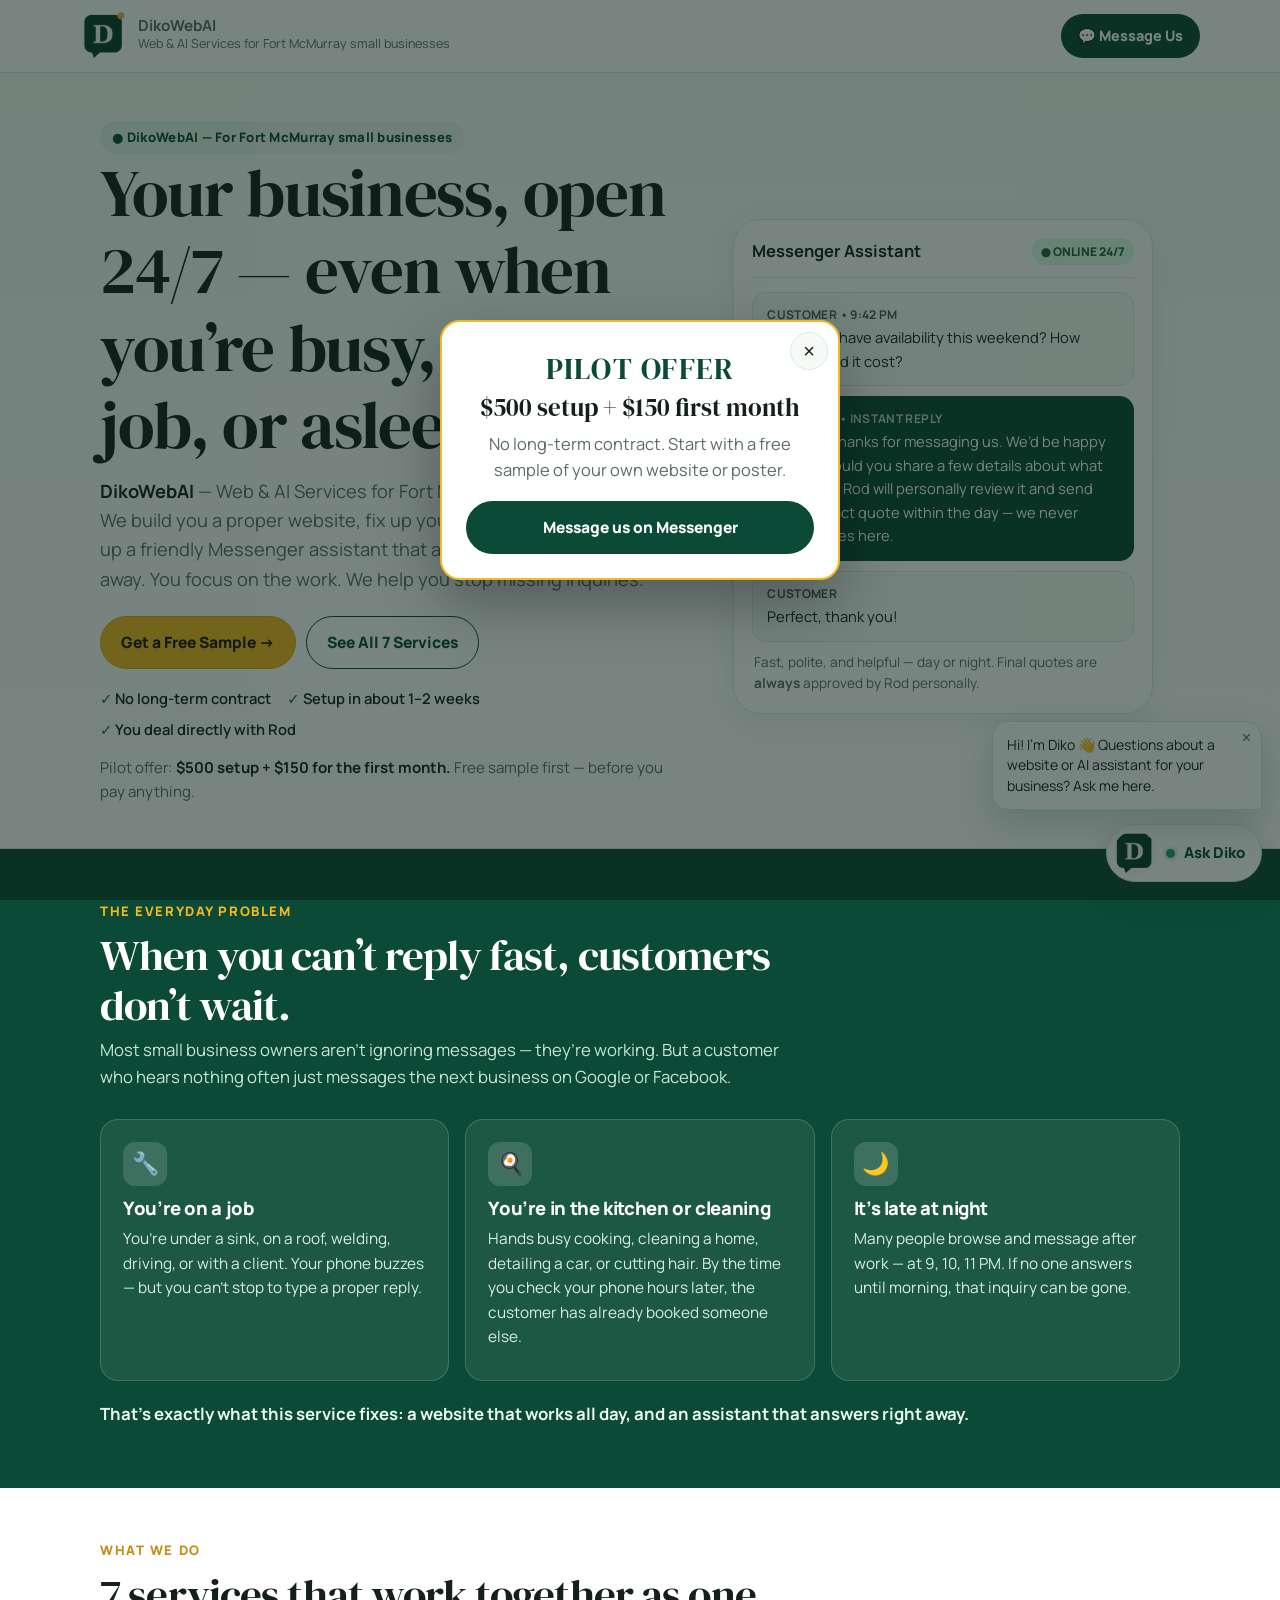
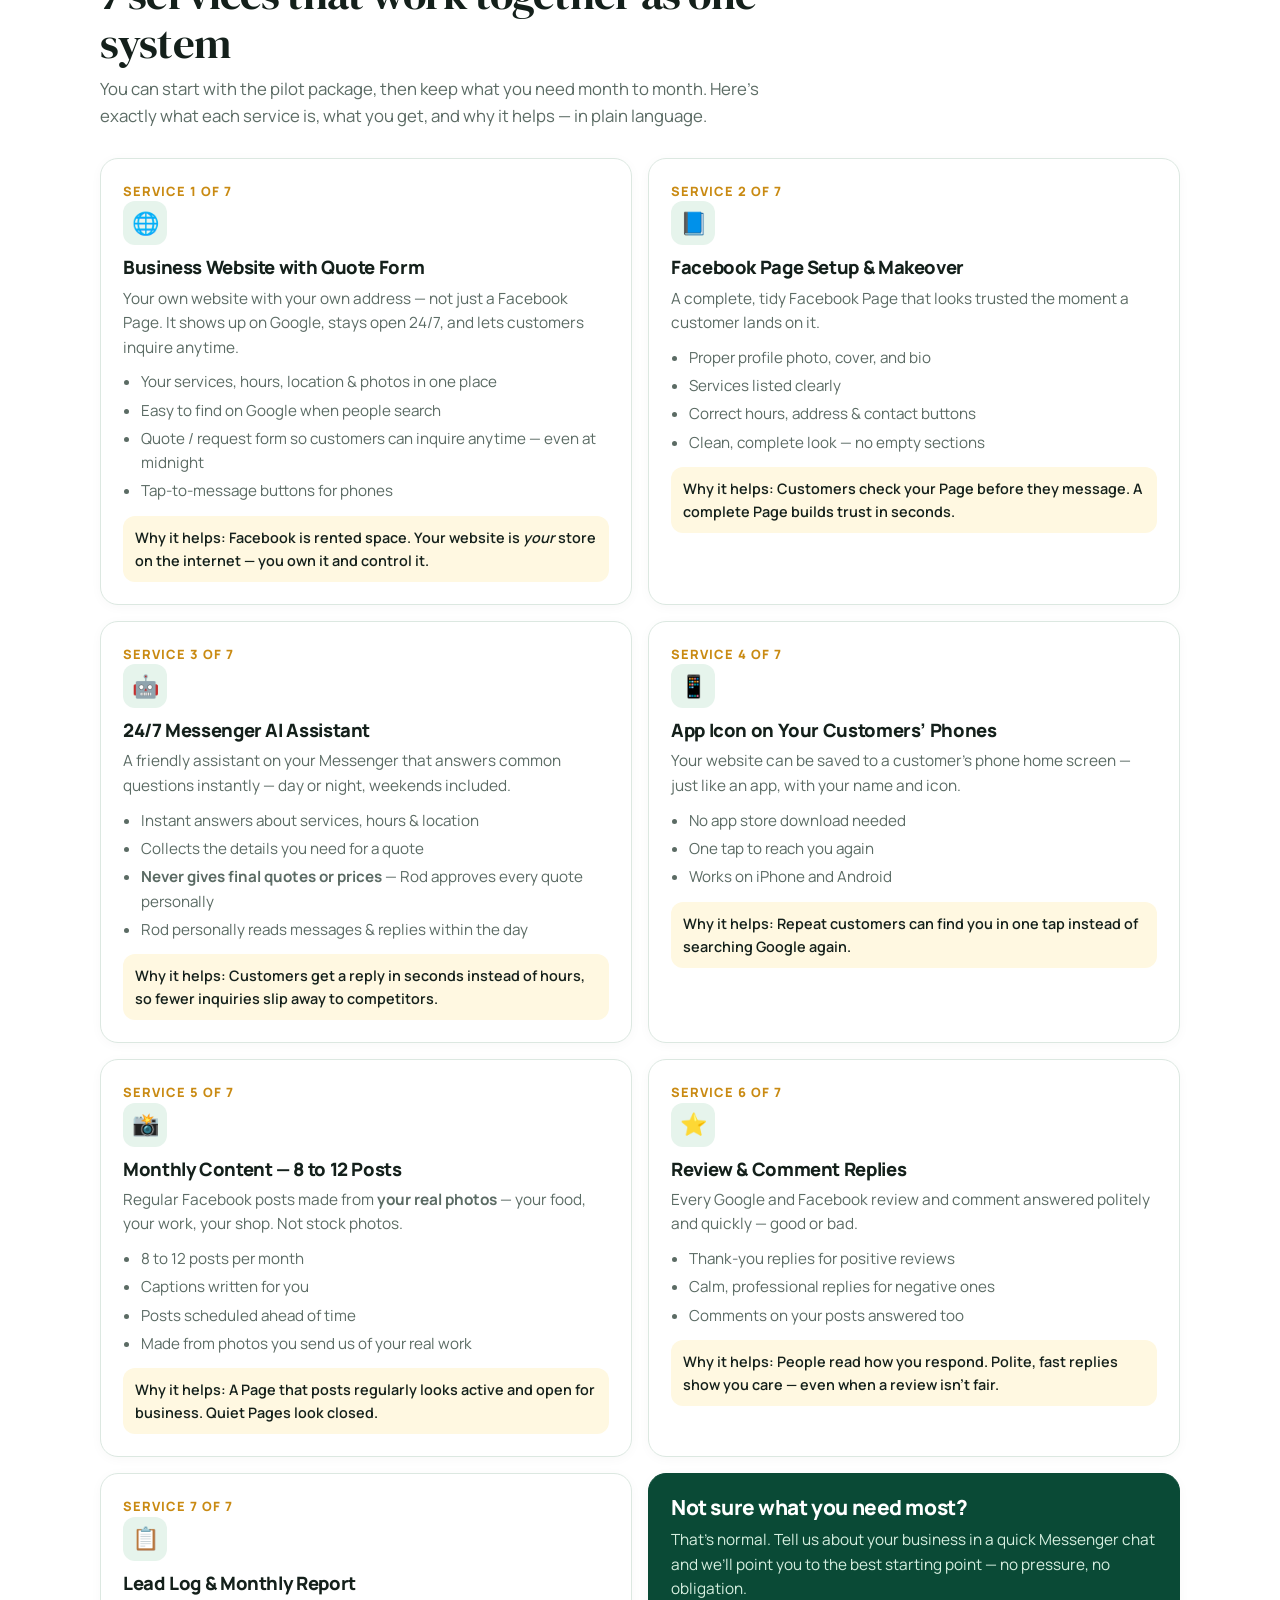
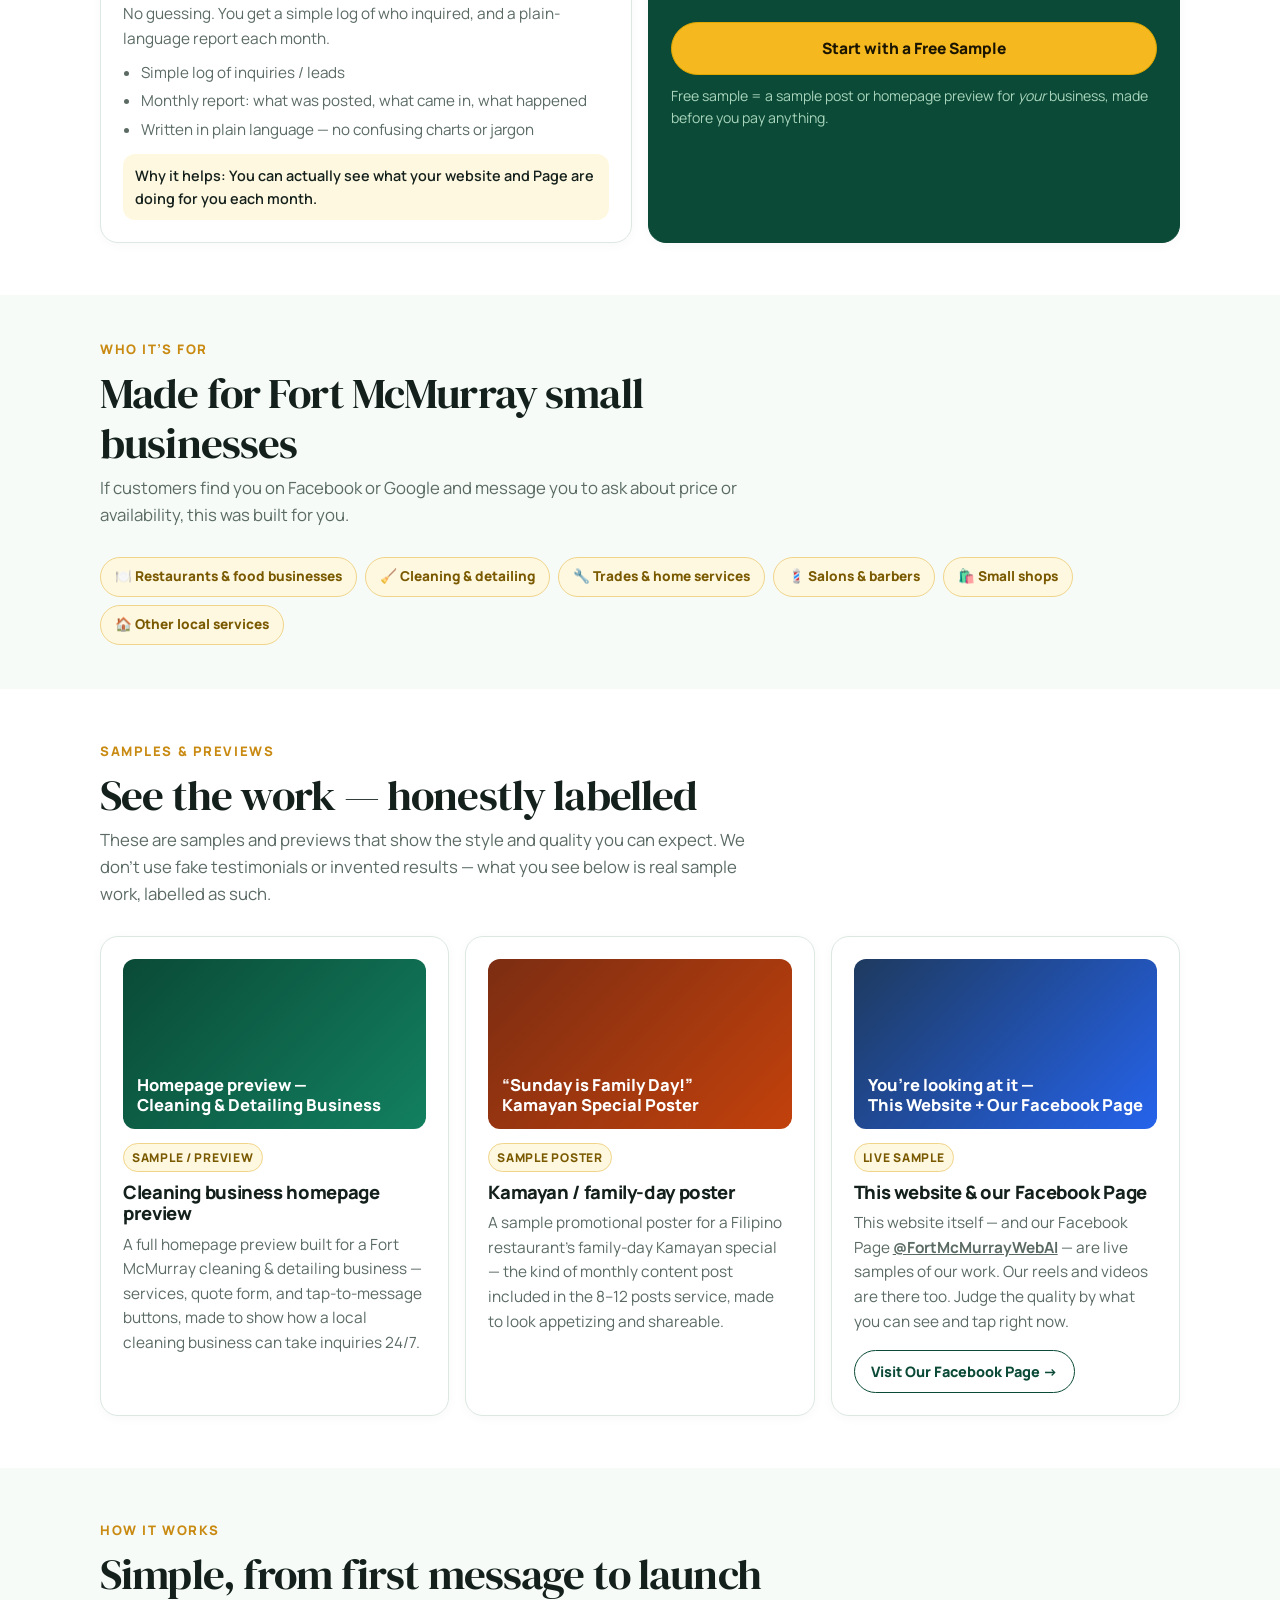
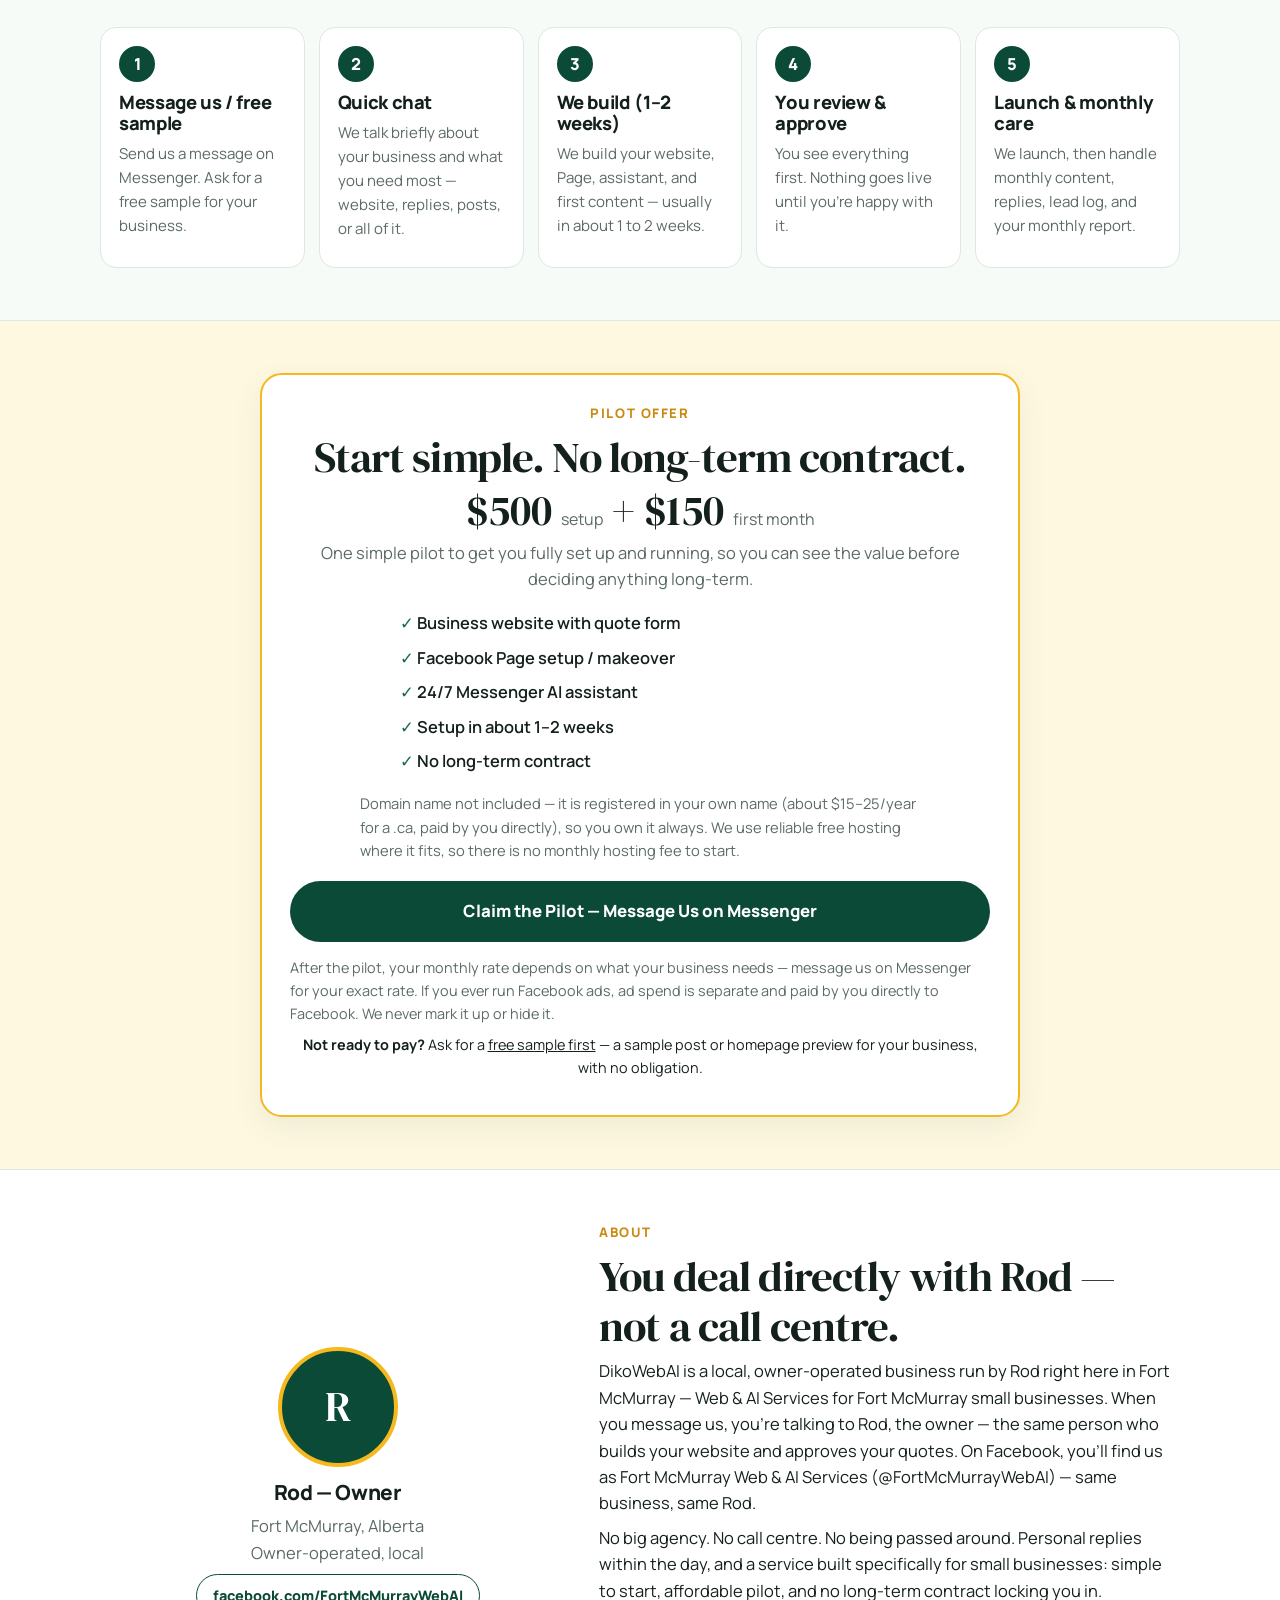
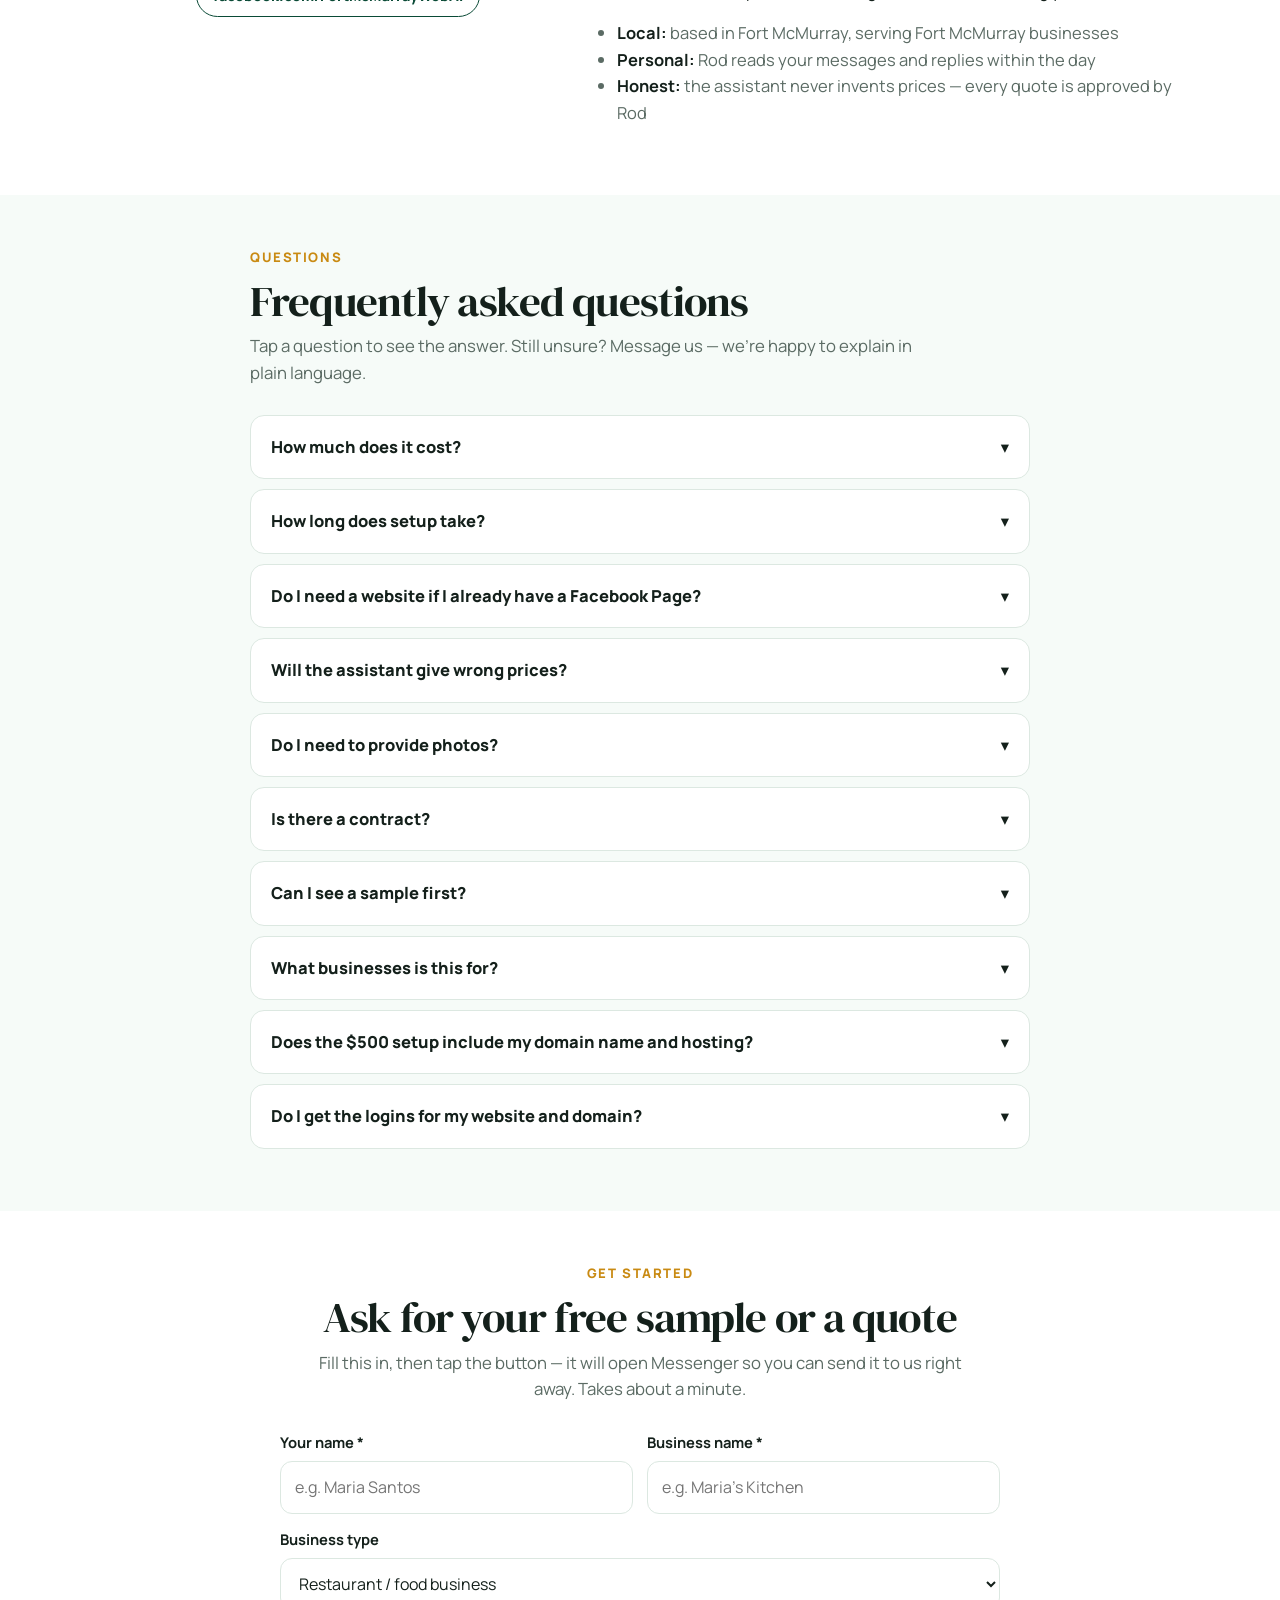
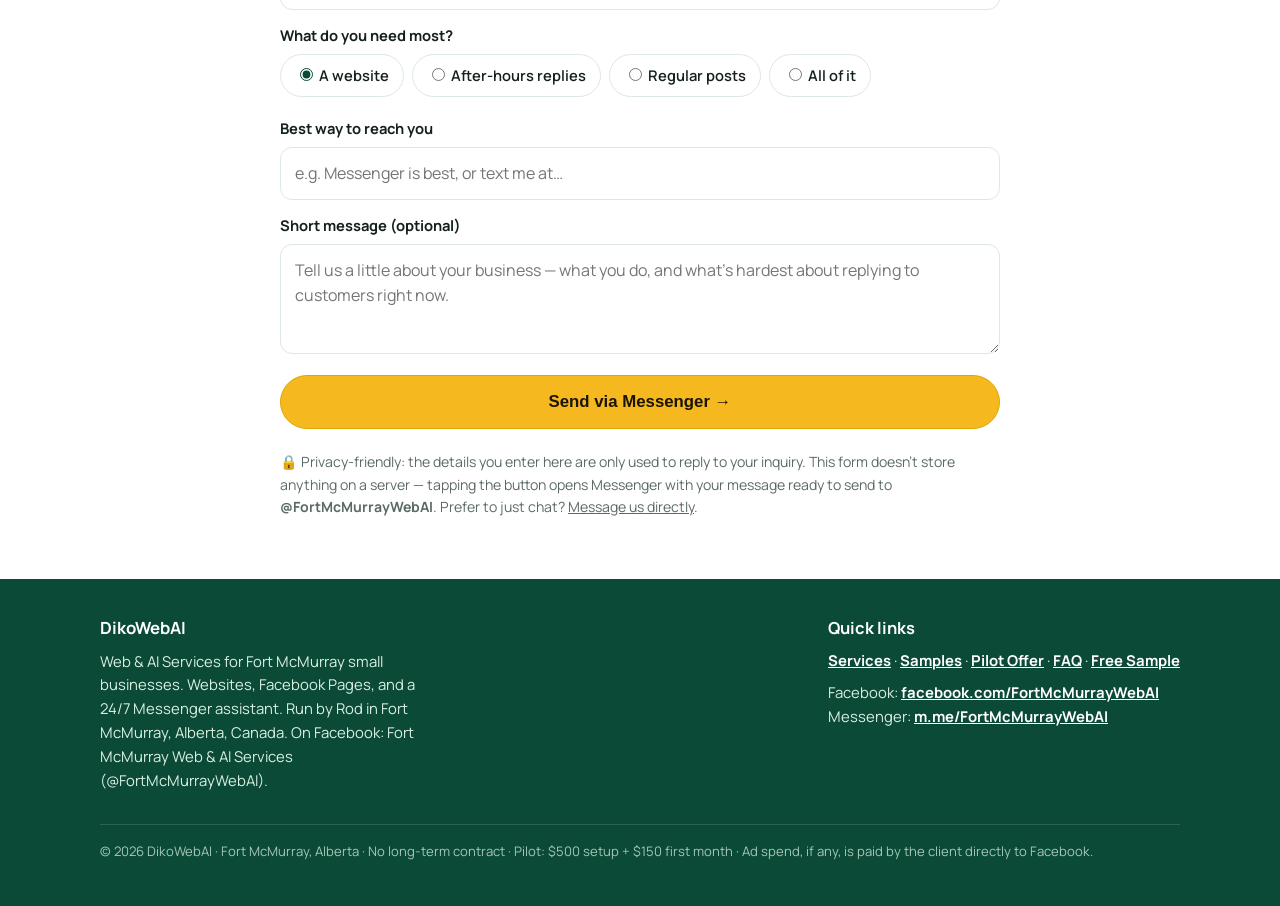
==== commit 127689c0: "Add 'Ask Diko' website assistant: floating chat widget (bottom-right) with client-side FAQ engine us" ====
--- a/index.html
+++ b/index.html
@@ -44,6 +44,19 @@
 @media(prefers-color-scheme:dark){.btn-outline{color:#7ed3a8;border-color:#2a5a46}}
 .btn-sm{padding:9px 16px;font-size:.9rem}
 .btn-block{width:100%}
+.menu-btn{display:none;width:44px;height:44px;min-width:44px;border:0;border-radius:12px;background:var(--emerald);color:#fff;font-size:22px;line-height:1;cursor:pointer;place-items:center;flex-shrink:0;padding:0}
+.mobile-menu{display:none}
+.mobile-menu a{display:block;padding:13px 4px;font-weight:700;text-decoration:none;border-bottom:1px solid var(--line)}
+.mobile-menu a:last-child{border-bottom:0}
+.mobile-menu a.mm-msg{color:var(--emerald);font-weight:800}
+@media(prefers-color-scheme:dark){.mobile-menu a.mm-msg{color:#8ee0b5}}
+@media(max-width:768px){
+  .topbar-cta{display:none}
+  .menu-btn{display:grid}
+  .mobile-menu.open{display:block}
+  .brand{min-width:0;flex:1 1 auto}
+  .brand>span{min-width:0}
+}
 .hero{padding:48px 0 36px;background:linear-gradient(180deg,var(--bg-soft),var(--bg));border-bottom:1px solid var(--line);overflow:hidden}
 .hero-grid{display:grid;gap:28px}
 @media(min-width:900px){.hero-grid{grid-template-columns:1.1fr .9fr;align-items:center}}
@@ -126,8 +139,19 @@
 <body>
 <header class="topbar"><div class="wrap topbar-in">
 <a class="brand" href="#top"><img class="mark" src="[data-uri]" alt="DikoWebAI logo" width="48" height="48"><span><b>DikoWebAI</b><span>Web &amp; AI Services for Fort McMurray small businesses</span></span></a>
-<a class="btn btn-primary btn-sm" href="https://m.me/FortMcMurrayWebAI" target="_blank" rel="noopener">💬 Message Us</a>
-</div></header>
+<a class="btn btn-primary btn-sm topbar-cta" href="https://m.me/FortMcMurrayWebAI" target="_blank" rel="noopener">💬 Message Us</a>
+<button class="menu-btn" id="menuBtn" type="button" aria-label="Open menu" aria-expanded="false" aria-controls="mobileMenu">☰</button>
+</div>
+<nav class="mobile-menu wrap" id="mobileMenu" aria-label="Site menu">
+<a href="#services">Services</a>
+<a href="#samples">Samples</a>
+<a href="#how">How It Works</a>
+<a href="#pilot">Pilot Offer</a>
+<a href="#faq">FAQ</a>
+<a href="#quote">Get a Quote</a>
+<a class="mm-msg" href="https://m.me/FortMcMurrayWebAI" target="_blank" rel="noopener">💬 Message Us</a>
+</nav>
+</header>
 
 <main id="top">
 <!-- HERO -->
@@ -210,7 +234,7 @@
 </div></section>
 
 <!-- HOW IT WORKS -->
-<section style="background:var(--bg-soft)"><div class="wrap">
+<section id="how" style="background:var(--bg-soft)"><div class="wrap">
 <div class="section-head"><div class="kicker">How it works</div><h2>Simple, from first message to launch</h2></div>
 <div class="steps">
 <div class="step"><div class="step-n">1</div><h3>Message us / free sample</h3><p style="color:var(--muted);font-size:.94rem">Send us a message on Messenger. Ask for a free sample for your business.</p></div>
@@ -315,6 +339,27 @@
 </div>
 
 <script>
+(function(){
+  var btn = document.getElementById('menuBtn');
+  var menu = document.getElementById('mobileMenu');
+  if (!btn || !menu) return;
+  function closeMenu(){
+    menu.classList.remove('open');
+    btn.setAttribute('aria-expanded','false');
+    btn.setAttribute('aria-label','Open menu');
+  }
+  btn.addEventListener('click', function(e){
+    e.stopPropagation();
+    var open = menu.classList.toggle('open');
+    btn.setAttribute('aria-expanded', open ? 'true' : 'false');
+    btn.setAttribute('aria-label', open ? 'Close menu' : 'Open menu');
+  });
+  menu.addEventListener('click', function(e){ if (e.target.closest('a')) closeMenu(); });
+  document.addEventListener('click', function(e){
+    if (menu.classList.contains('open') && !menu.contains(e.target)) closeMenu();
+  });
+  document.addEventListener('keydown', function(e){ if (e.key === 'Escape') closeMenu(); });
+})();
 document.querySelectorAll('.faq-q').forEach(function(btn){
   btn.addEventListener('click', function(){
     var item = btn.parentElement;
@@ -358,5 +403,7 @@
   if (cta) cta.addEventListener('click', closePromo);
 })();
 </script>
+<link rel="stylesheet" href="diko-assistant.css">
+<script src="diko-assistant.js" defer></script>
 </body>
 </html>
--- a/diko-assistant.css
+++ b/diko-assistant.css
@@ -0,0 +1,64 @@
+/* DikoWebAI — "Ask Diko" website assistant widget
+   Emerald / gold / cream theme matched to dikowebai.ca. No external assets. */
+.diko-asst{--diko-emerald:#0a4a36;--diko-emerald-2:#0e6b4f;--diko-gold:#c98a12;--diko-gold-2:#f5b81f;--diko-cream:#fffaf0;--diko-soft:#f6fbf8;--diko-ink:#14201b;--diko-muted:#5b6b64;--diko-line:#dce8e1;
+  position:fixed;right:18px;bottom:18px;z-index:90;font-family:"Manrope",system-ui,-apple-system,"Segoe UI",Roboto,sans-serif;color:var(--diko-ink)}
+.diko-asst *{box-sizing:border-box}
+
+/* ---- Launcher button (collapsed) ---- */
+.diko-launcher{display:flex;align-items:center;gap:9px;background:#ffffff;border:1px solid var(--diko-line);
+  border-radius:999px;padding:6px 16px 6px 6px;cursor:pointer;box-shadow:0 12px 32px rgba(10,74,54,.22);
+  font:inherit;font-weight:800;font-size:15px;color:var(--diko-emerald);transition:transform .15s ease,box-shadow .15s ease}
+.diko-launcher:hover{transform:translateY(-2px);box-shadow:0 16px 38px rgba(10,74,54,.28)}
+.diko-launcher img{width:44px;height:44px;border-radius:50%;display:block;object-fit:cover;background:var(--diko-cream)}
+.diko-launcher .diko-dot{width:9px;height:9px;border-radius:50%;background:#22a06b;flex:none;box-shadow:0 0 0 3px #e6f4ec}
+.diko-asst.open .diko-launcher{display:none}
+
+/* ---- One-time greeting bubble ---- */
+.diko-greet{position:absolute;right:0;bottom:72px;width:270px;max-width:calc(100vw - 36px);background:#ffffff;
+  border:1px solid var(--diko-line);border-radius:16px;border-bottom-right-radius:4px;padding:13px 34px 13px 14px;
+  box-shadow:0 14px 36px rgba(10,74,54,.20);font-size:14px;line-height:1.45;cursor:pointer;
+  opacity:0;transform:translateY(8px);pointer-events:none;transition:opacity .3s ease,transform .3s ease}
+.diko-greet.show{opacity:1;transform:none;pointer-events:auto}
+.diko-greet b{color:var(--diko-emerald)}
+.diko-greet-close{position:absolute;top:6px;right:8px;border:none;background:none;font-size:16px;line-height:1;color:var(--diko-muted);cursor:pointer;padding:2px}
+.diko-asst.open .diko-greet{display:none}
+
+/* ---- Chat panel ---- */
+.diko-panel{display:none;flex-direction:column;width:360px;max-width:calc(100vw - 24px);height:540px;max-height:calc(100dvh - 110px);
+  background:#ffffff;border:1px solid var(--diko-line);border-radius:20px;overflow:hidden;box-shadow:0 24px 60px rgba(10,32,24,.30)}
+.diko-asst.open .diko-panel{display:flex}
+.diko-head{background:linear-gradient(135deg,var(--diko-emerald) 0%,var(--diko-emerald-2) 100%);color:#fff;padding:13px 14px;display:flex;align-items:center;gap:11px;flex:none}
+.diko-head img{width:42px;height:42px;border-radius:50%;background:var(--diko-cream);display:block;object-fit:cover}
+.diko-head .diko-title{font-weight:800;font-size:15.5px;line-height:1.2}
+.diko-head .diko-sub{font-size:12px;opacity:.88;line-height:1.3}
+.diko-head .diko-sub .on{color:var(--diko-gold-2);font-weight:700}
+.diko-close{margin-left:auto;background:rgba(255,255,255,.14);border:none;color:#fff;width:30px;height:30px;border-radius:50%;font-size:17px;cursor:pointer;flex:none}
+.diko-close:hover{background:rgba(255,255,255,.26)}
+
+.diko-msgs{flex:1;overflow-y:auto;padding:14px 12px;background:var(--diko-soft);display:flex;flex-direction:column;gap:9px}
+.diko-msg{max-width:88%;padding:10px 13px;border-radius:16px;font-size:14px;line-height:1.5;white-space:pre-line;word-wrap:break-word}
+.diko-msg.bot{background:#ffffff;border:1px solid var(--diko-line);border-bottom-left-radius:5px;align-self:flex-start}
+.diko-msg.user{background:var(--diko-emerald);color:#fff;border-bottom-right-radius:5px;align-self:flex-end}
+.diko-msg .diko-cta{display:inline-block;margin-top:9px;background:var(--diko-emerald);color:#fff;text-decoration:none;
+  font-weight:700;font-size:13.5px;padding:8px 14px;border-radius:999px}
+.diko-msg .diko-cta:hover{background:var(--diko-emerald-2)}
+
+.diko-chips{display:flex;flex-wrap:wrap;gap:7px;padding:10px 12px 2px;background:var(--diko-soft)}
+.diko-chip{border:1.5px solid var(--diko-emerald-2);color:var(--diko-emerald);background:#fff;border-radius:999px;
+  padding:6px 12px;font:inherit;font-size:12.5px;font-weight:700;cursor:pointer}
+.diko-chip:hover{background:#e6f4ec}
+
+.diko-inputrow{display:flex;gap:8px;padding:11px 12px;border-top:1px solid var(--diko-line);background:#fff;flex:none}
+.diko-inputrow input{flex:1;border:1.5px solid var(--diko-line);border-radius:999px;padding:10px 15px;font:inherit;font-size:14px;outline:none;min-width:0}
+.diko-inputrow input:focus{border-color:var(--diko-emerald-2)}
+.diko-send{background:var(--diko-gold);border:none;color:#231a00;font:inherit;font-weight:800;font-size:14px;border-radius:999px;padding:10px 17px;cursor:pointer;flex:none}
+.diko-send:hover{background:var(--diko-gold-2)}
+
+.diko-foot{padding:8px 14px 11px;font-size:11px;line-height:1.45;color:var(--diko-muted);background:#fff;text-align:center;flex:none}
+
+@media (max-width:480px){
+  .diko-asst{right:12px;bottom:12px}
+  .diko-panel{height:70dvh;max-height:70dvh}
+  .diko-launcher{font-size:14px;padding:5px 13px 5px 5px}
+  .diko-launcher img{width:38px;height:38px}
+}
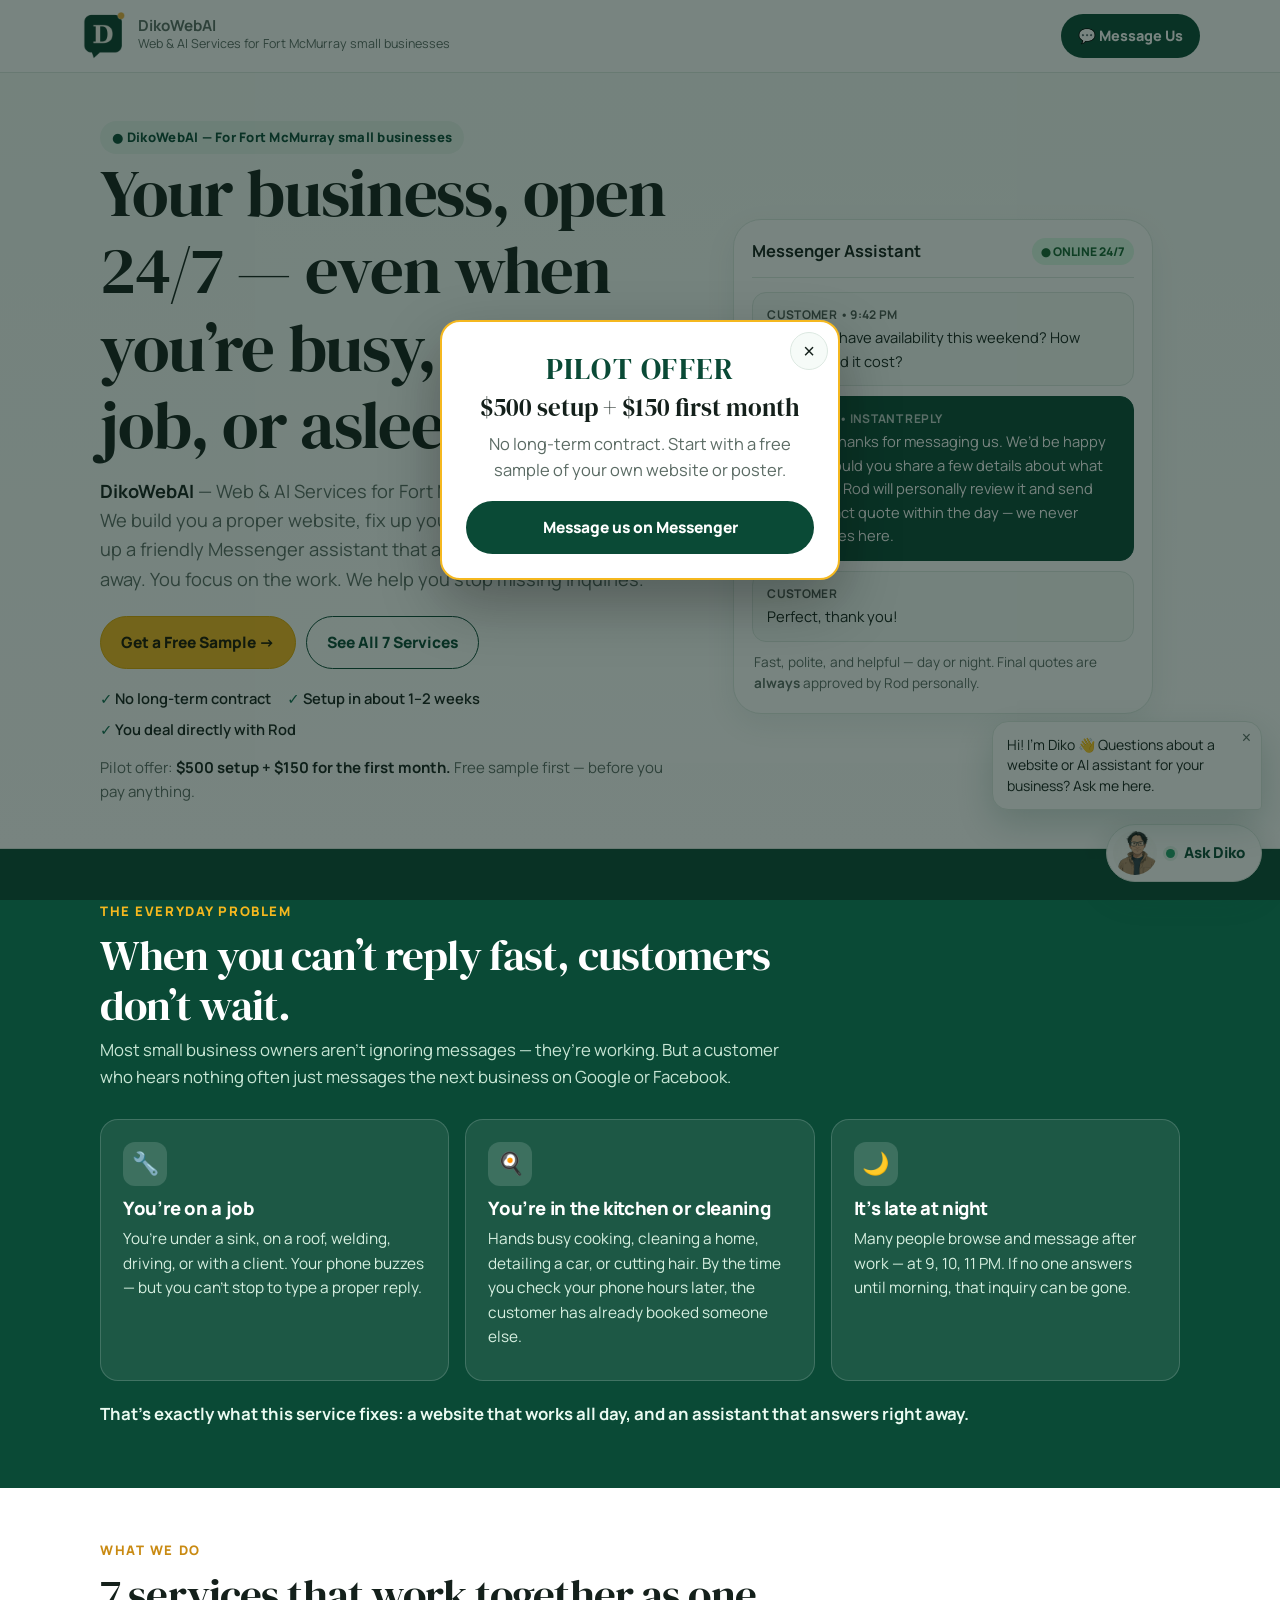
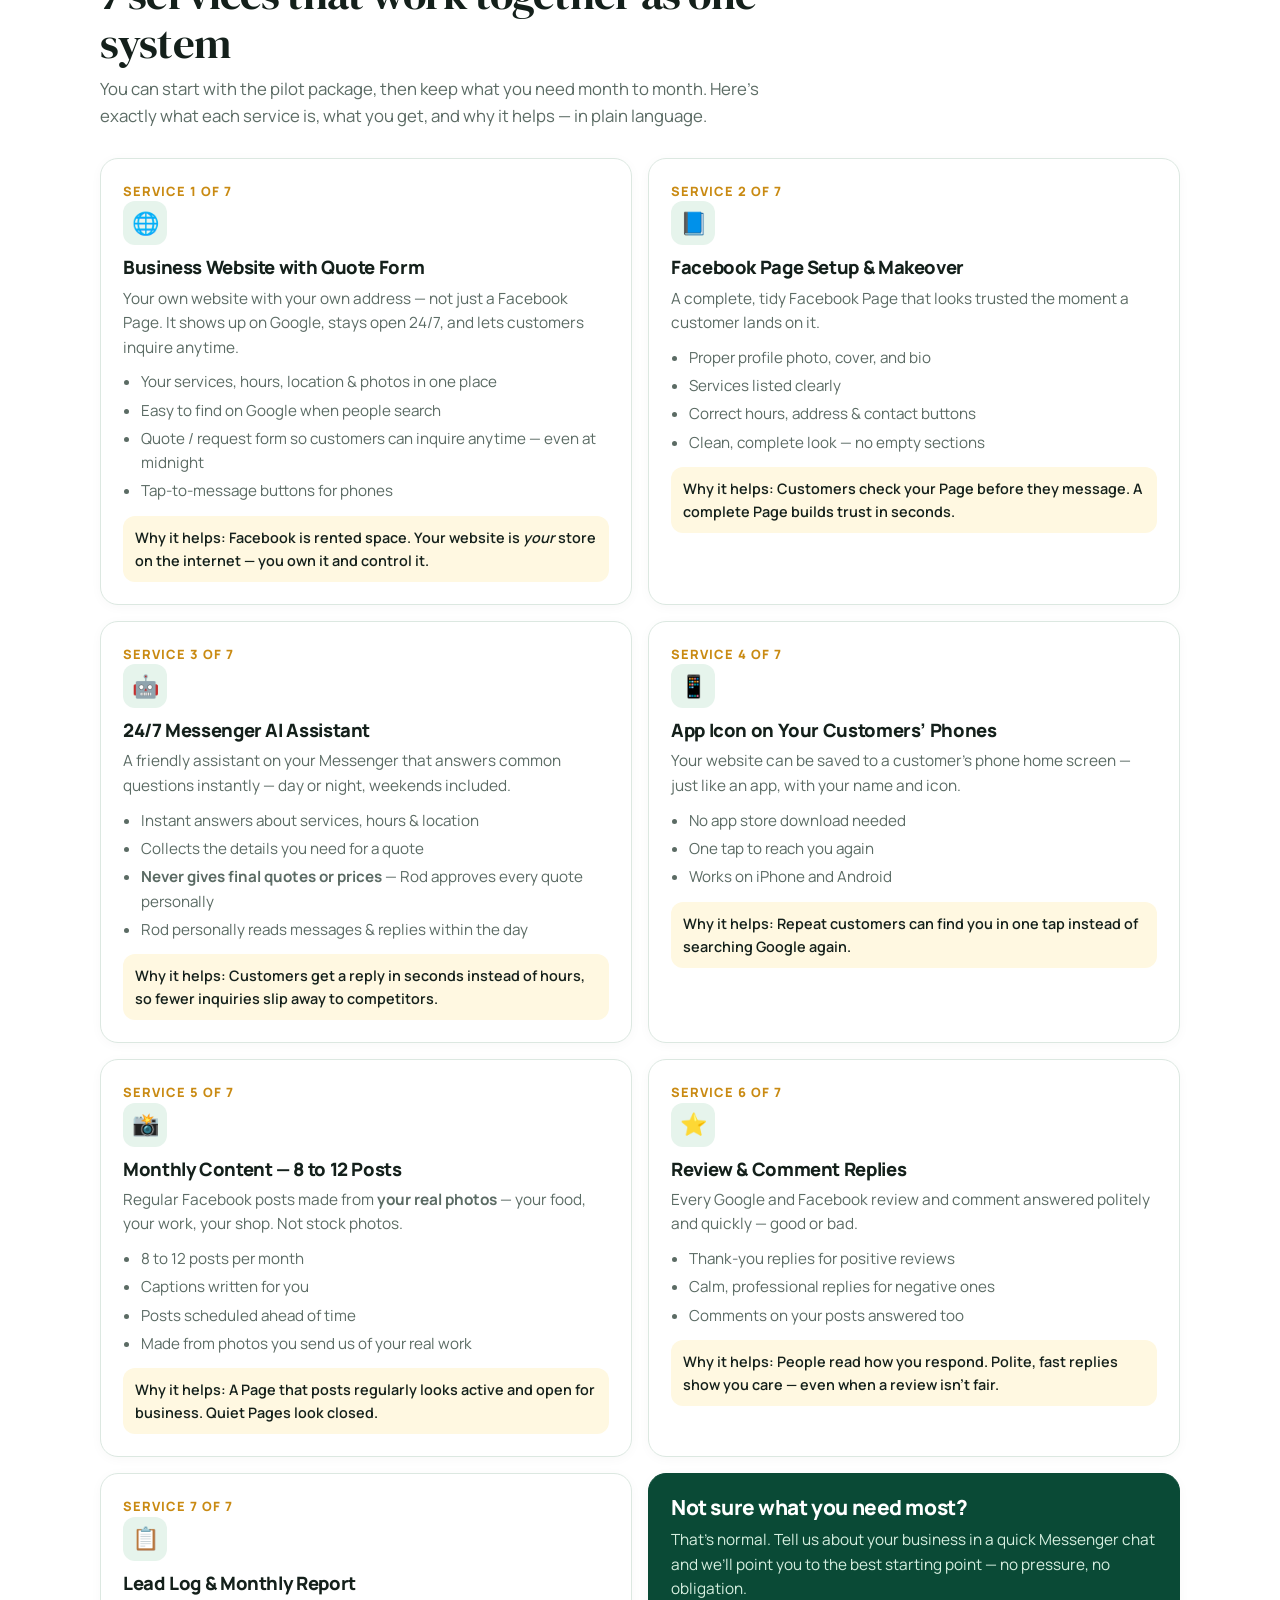
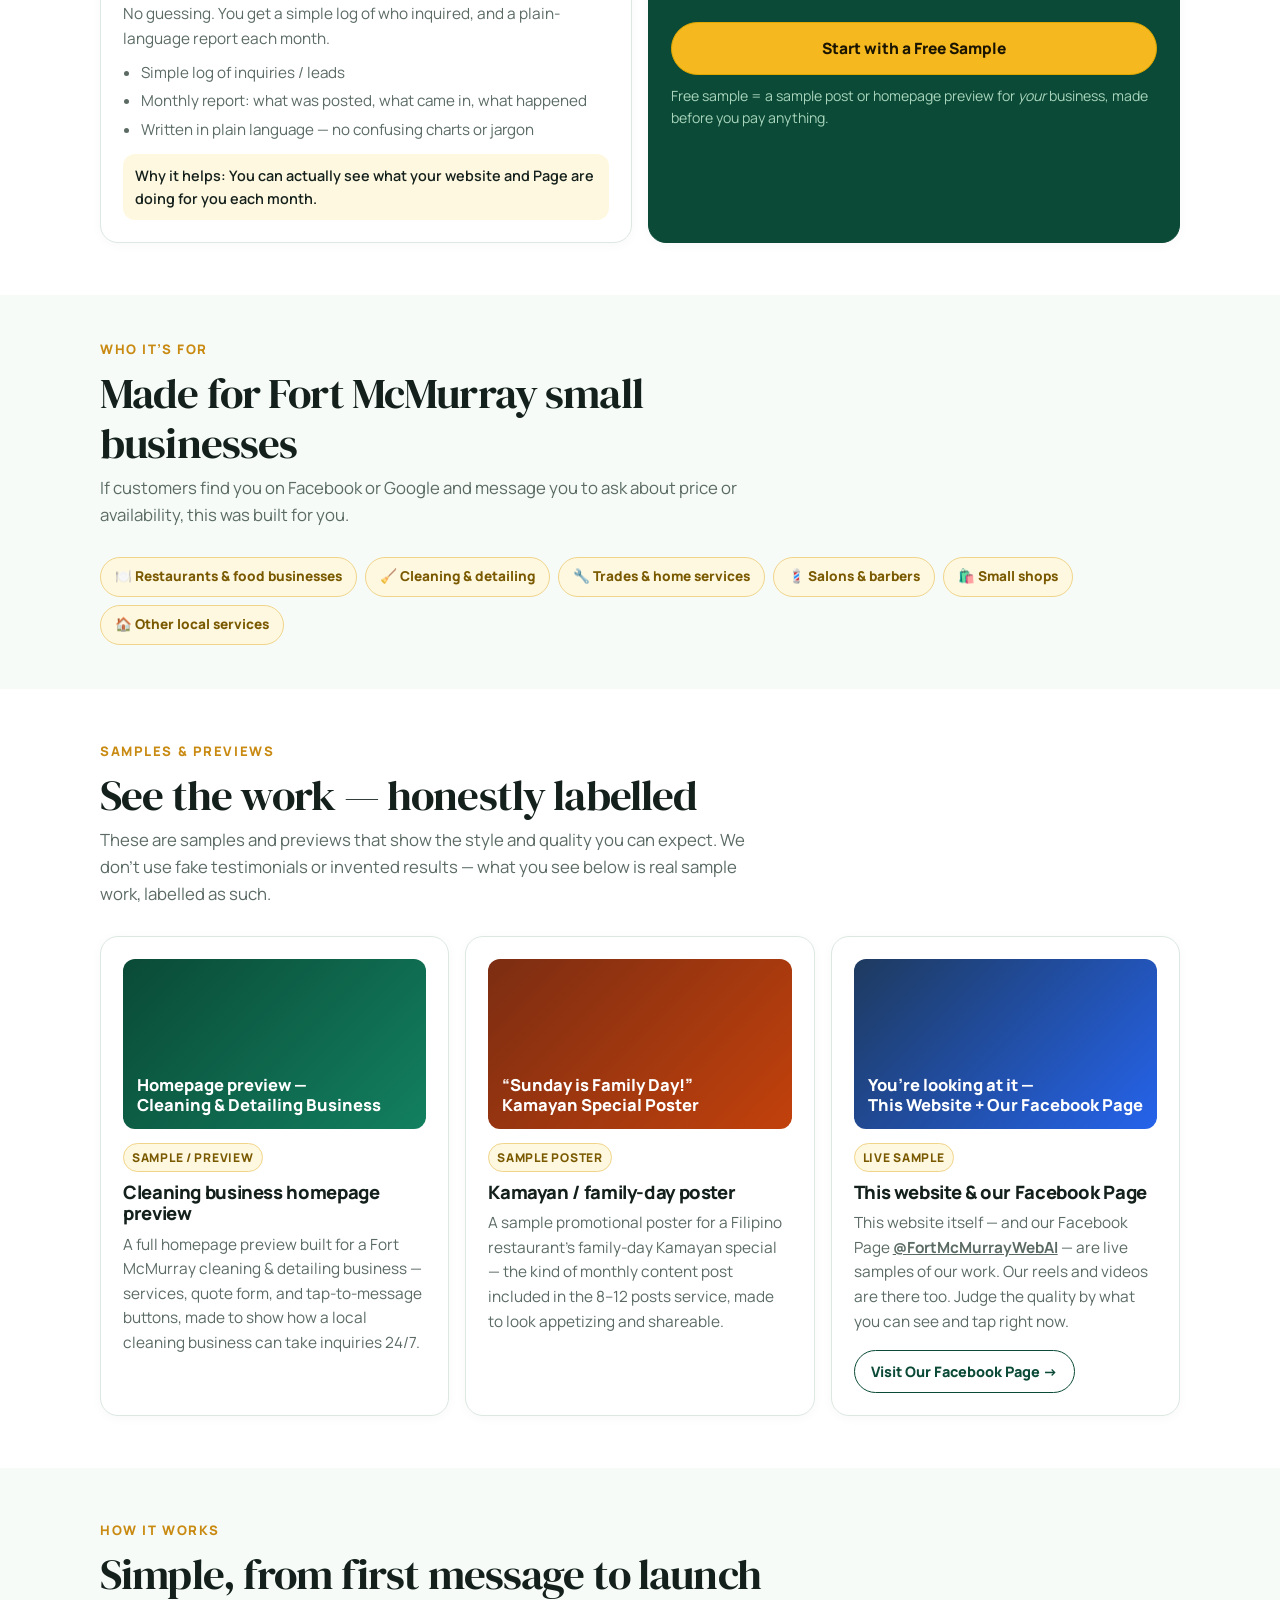
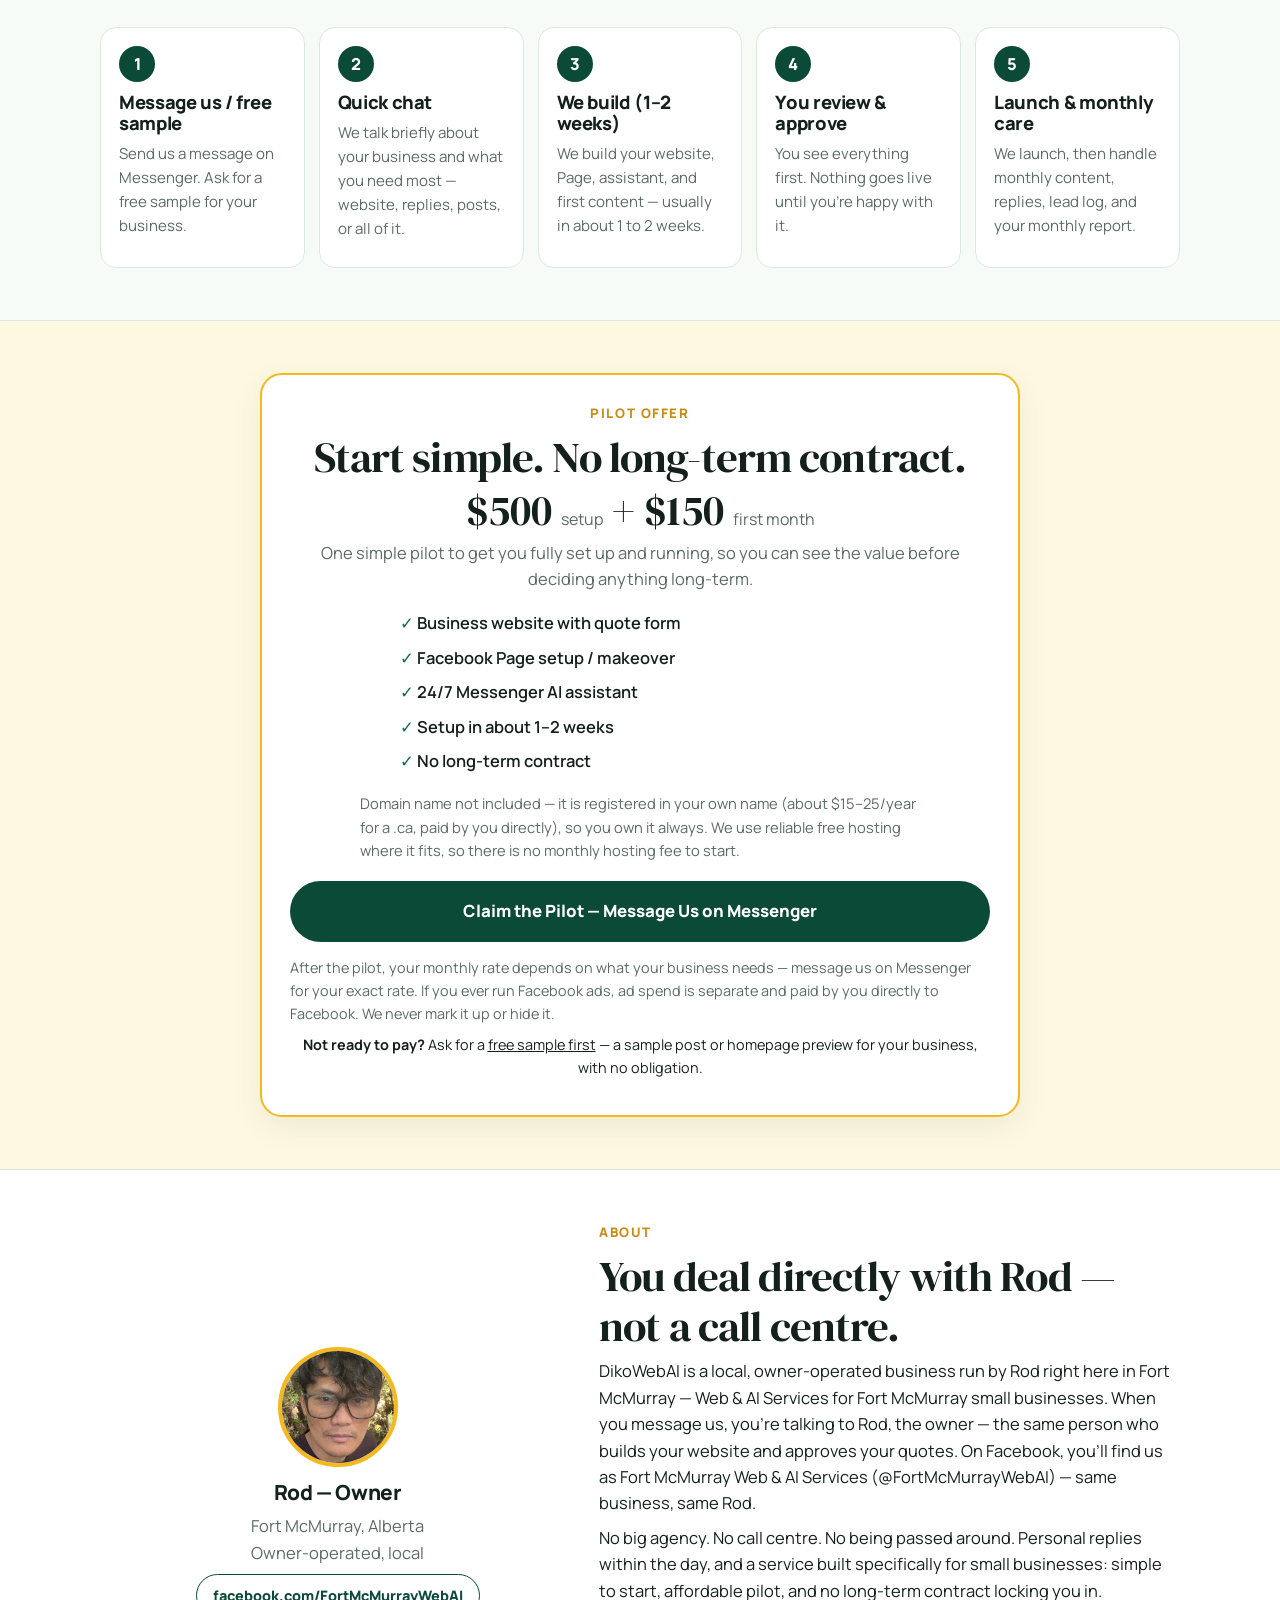
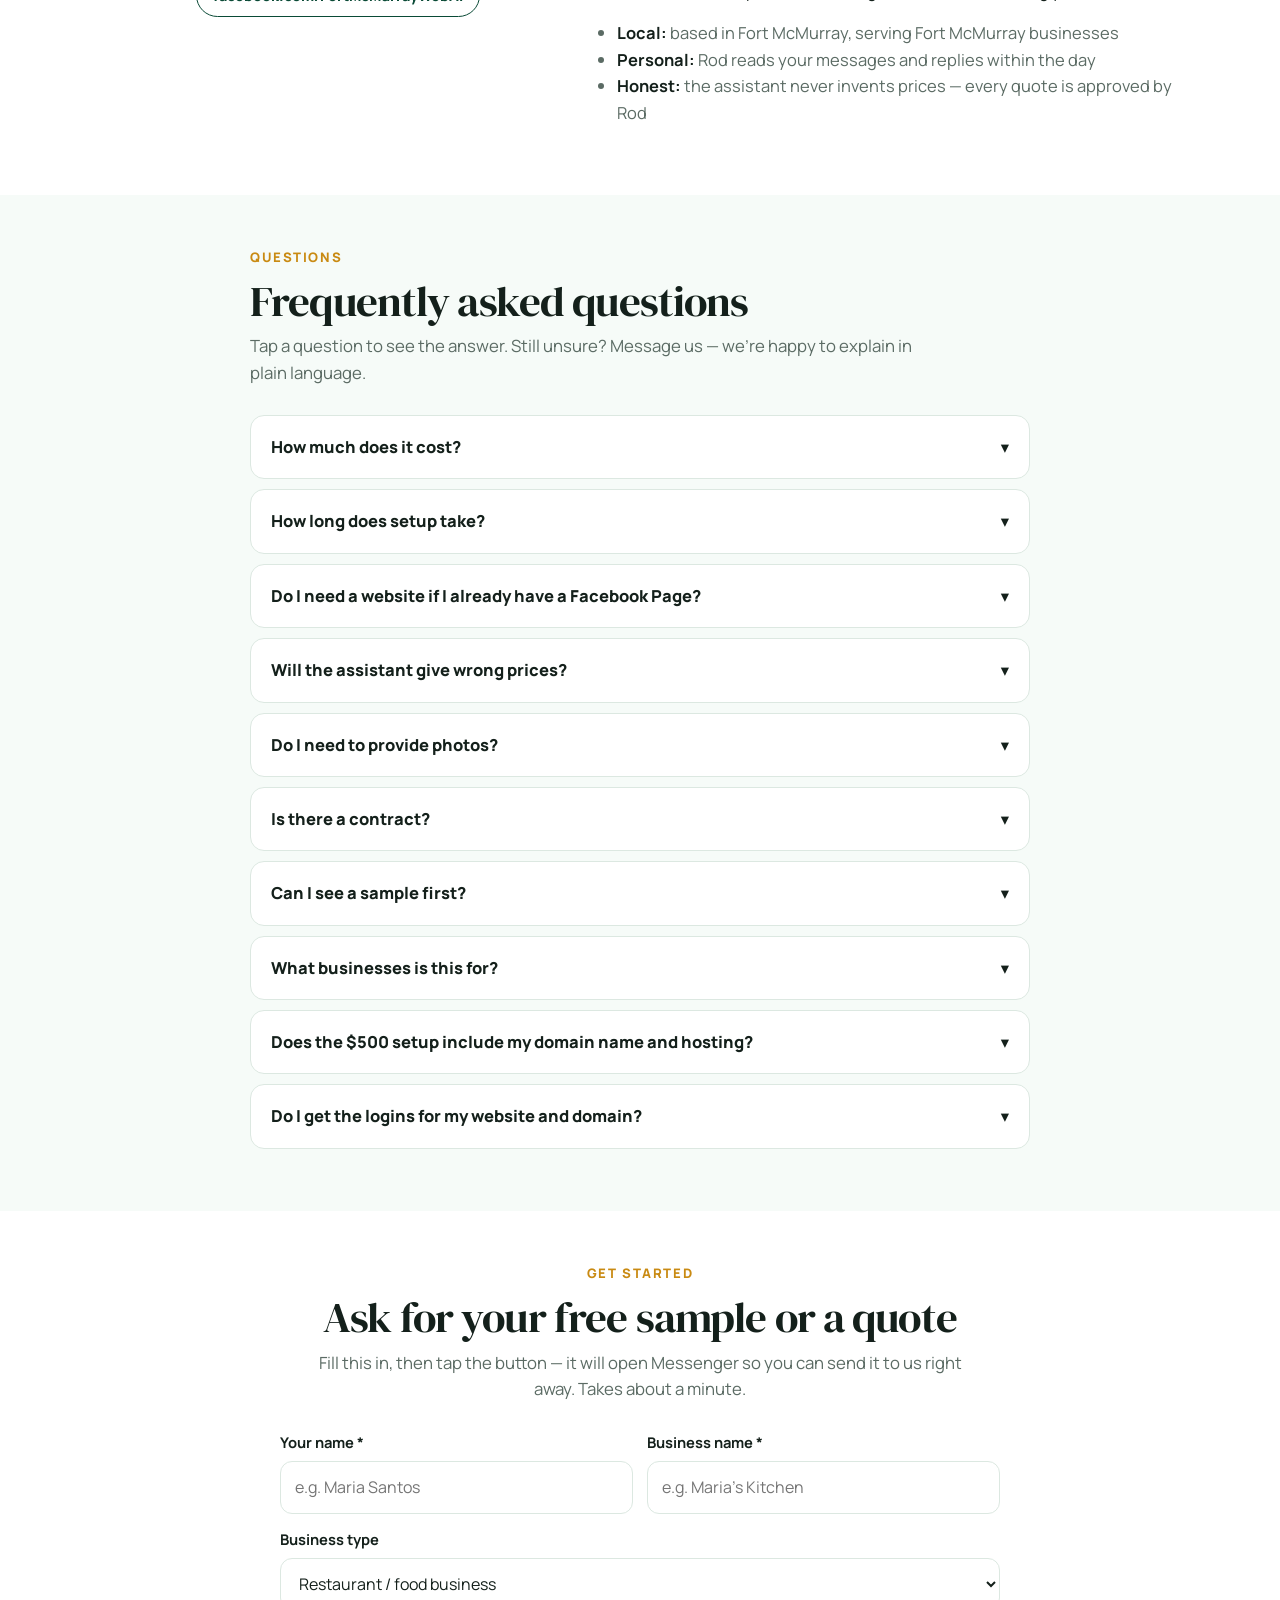
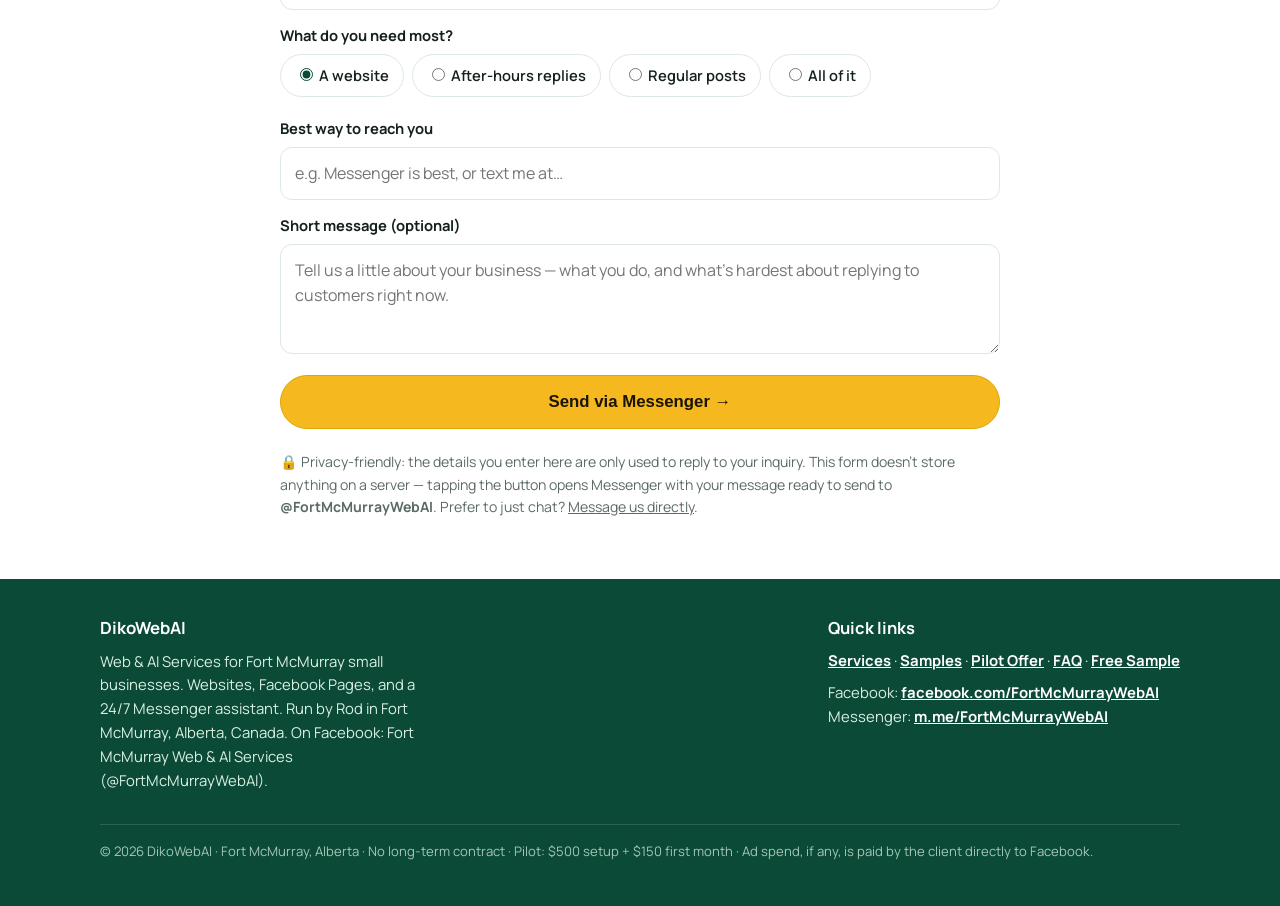
==== commit 625d6889: "About owner card: replace 'R' letter placeholder with Rod's approved owner photo (rod-owner.jpg, cir" ====
--- a/index.html
+++ b/index.html
@@ -133,7 +133,7 @@
 @media (prefers-reduced-motion: no-preference){.promo-card{animation:promoIn .25s ease-out}@keyframes promoIn{from{opacity:0;transform:translateY(12px) scale(.97)}to{opacity:1;transform:none}}}
 .about-flex{display:grid;gap:24px}
 @media(min-width:800px){.about-flex{grid-template-columns:.9fr 1.1fr;align-items:center}}
-.avatar{width:120px;height:120px;border-radius:50%;background:var(--emerald);color:#fff;display:grid;place-items:center;font-family:"DM Serif Display",serif;font-size:2.6rem;border:4px solid var(--gold-2)}
+.avatar{width:120px;height:120px;border-radius:50%;object-fit:cover;display:block;border:4px solid var(--gold-2)}
 </style>
 </head>
 <body>
@@ -269,7 +269,7 @@
 <!-- ABOUT -->
 <section id="about"><div class="wrap">
 <div class="about-flex">
-<div style="text-align:center"><div class="avatar" style="margin:0 auto">R</div><h3 style="margin-top:14px;font-size:1.3rem">Rod — Owner</h3><p style="color:var(--muted)">Fort McMurray, Alberta<br>Owner-operated, local</p><a class="btn btn-outline btn-sm" href="https://www.facebook.com/FortMcMurrayWebAI" target="_blank" rel="noopener">facebook.com/FortMcMurrayWebAI</a></div>
+<div style="text-align:center"><img class="avatar" style="margin:0 auto" src="rod-owner.jpg" alt="Rod, owner of DikoWebAI" width="120" height="120"><h3 style="margin-top:14px;font-size:1.3rem">Rod — Owner</h3><p style="color:var(--muted)">Fort McMurray, Alberta<br>Owner-operated, local</p><a class="btn btn-outline btn-sm" href="https://www.facebook.com/FortMcMurrayWebAI" target="_blank" rel="noopener">facebook.com/FortMcMurrayWebAI</a></div>
 <div>
 <div class="kicker">About</div><h2>You deal directly with Rod — not a call centre.</h2>
 <p>DikoWebAI is a local, owner-operated business run by Rod right here in Fort McMurray — Web &amp; AI Services for Fort McMurray small businesses. When you message us, you’re talking to Rod, the owner — the same person who builds your website and approves your quotes. On Facebook, you’ll find us as Fort McMurray Web &amp; AI Services (@FortMcMurrayWebAI) — same business, same Rod.</p>
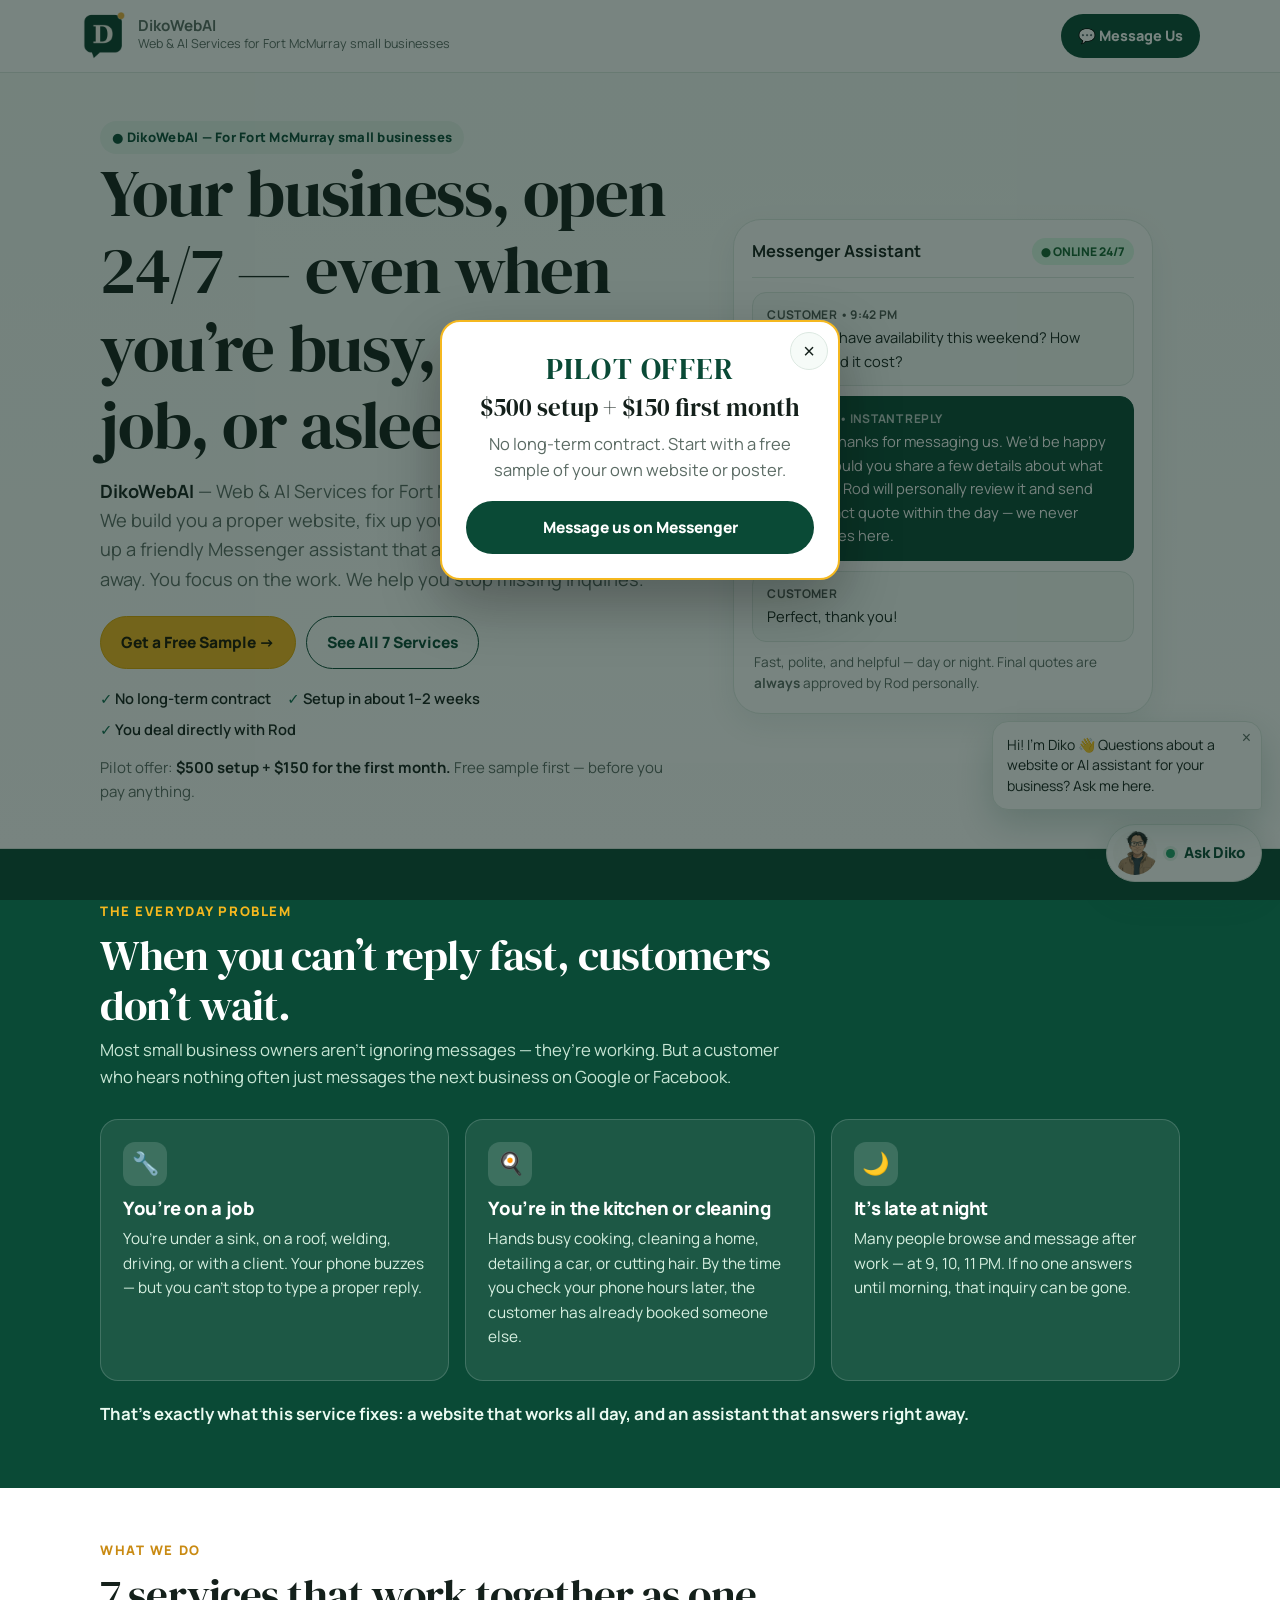
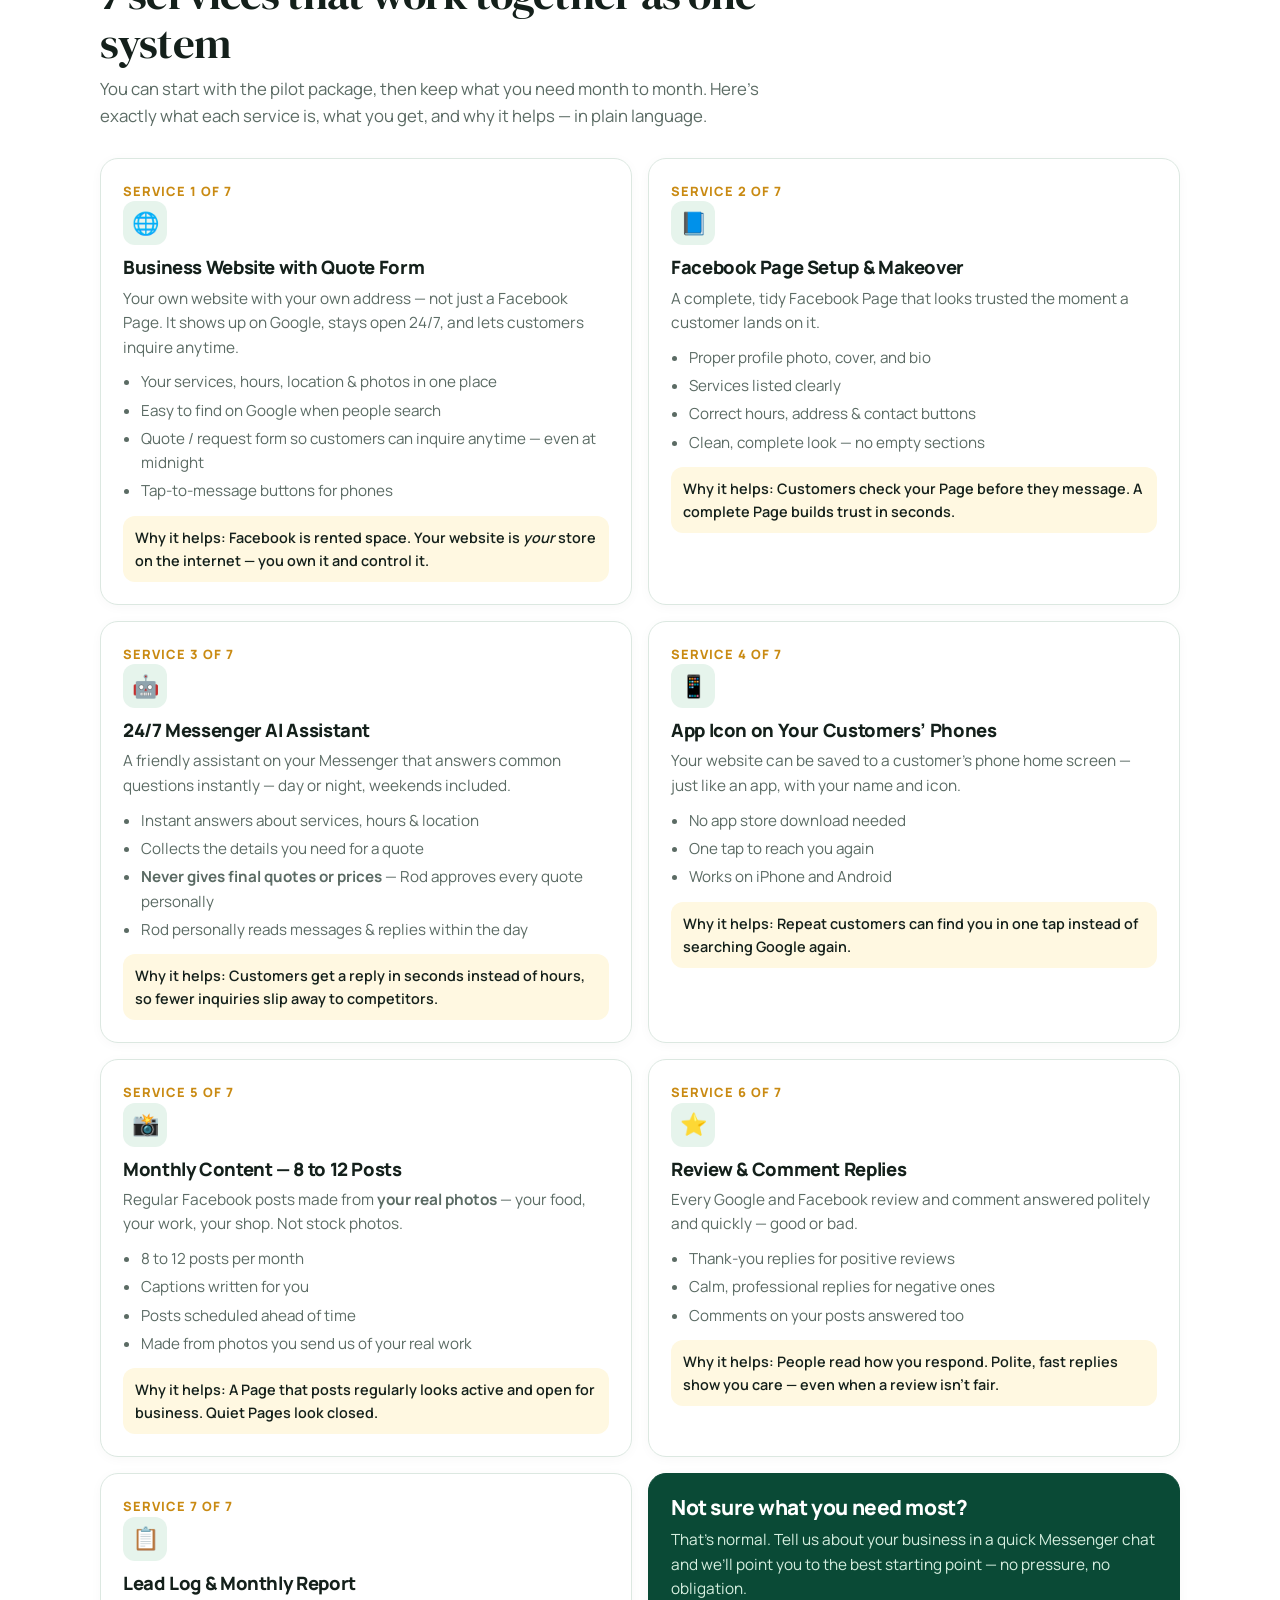
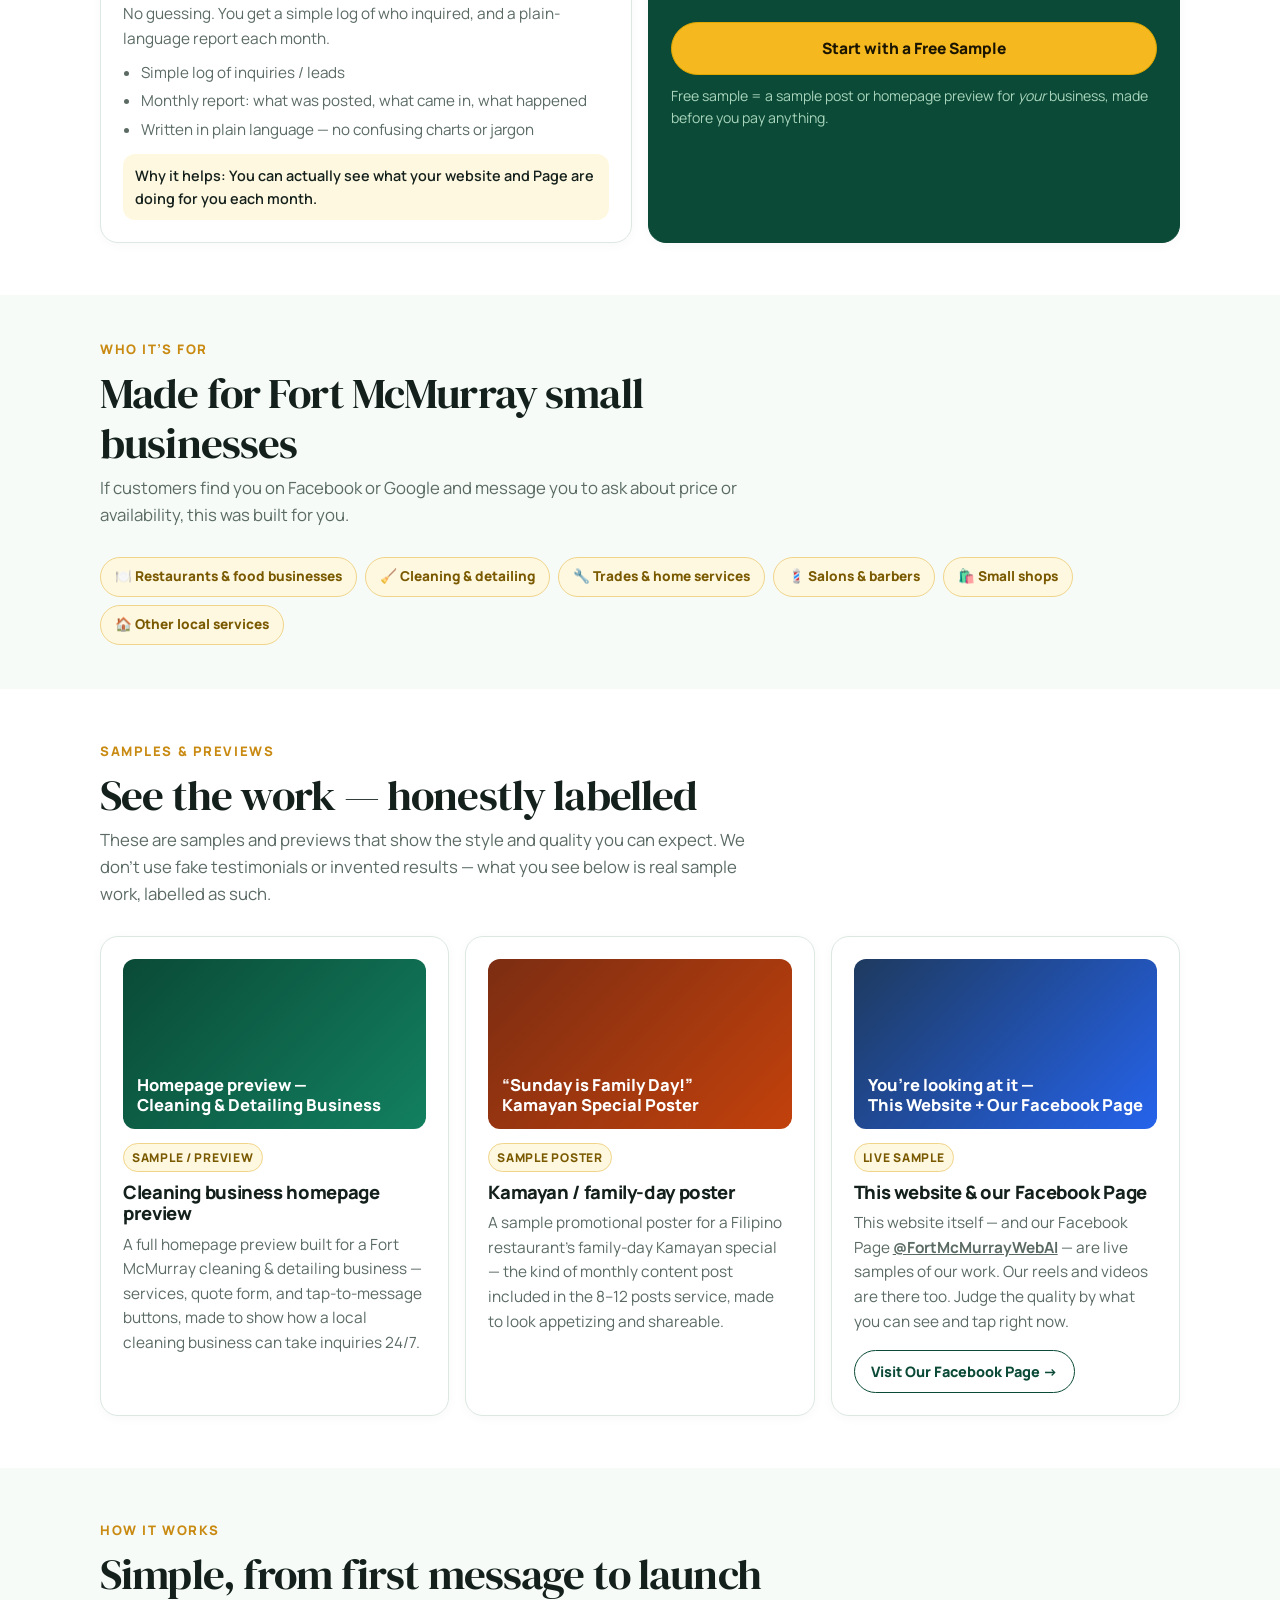
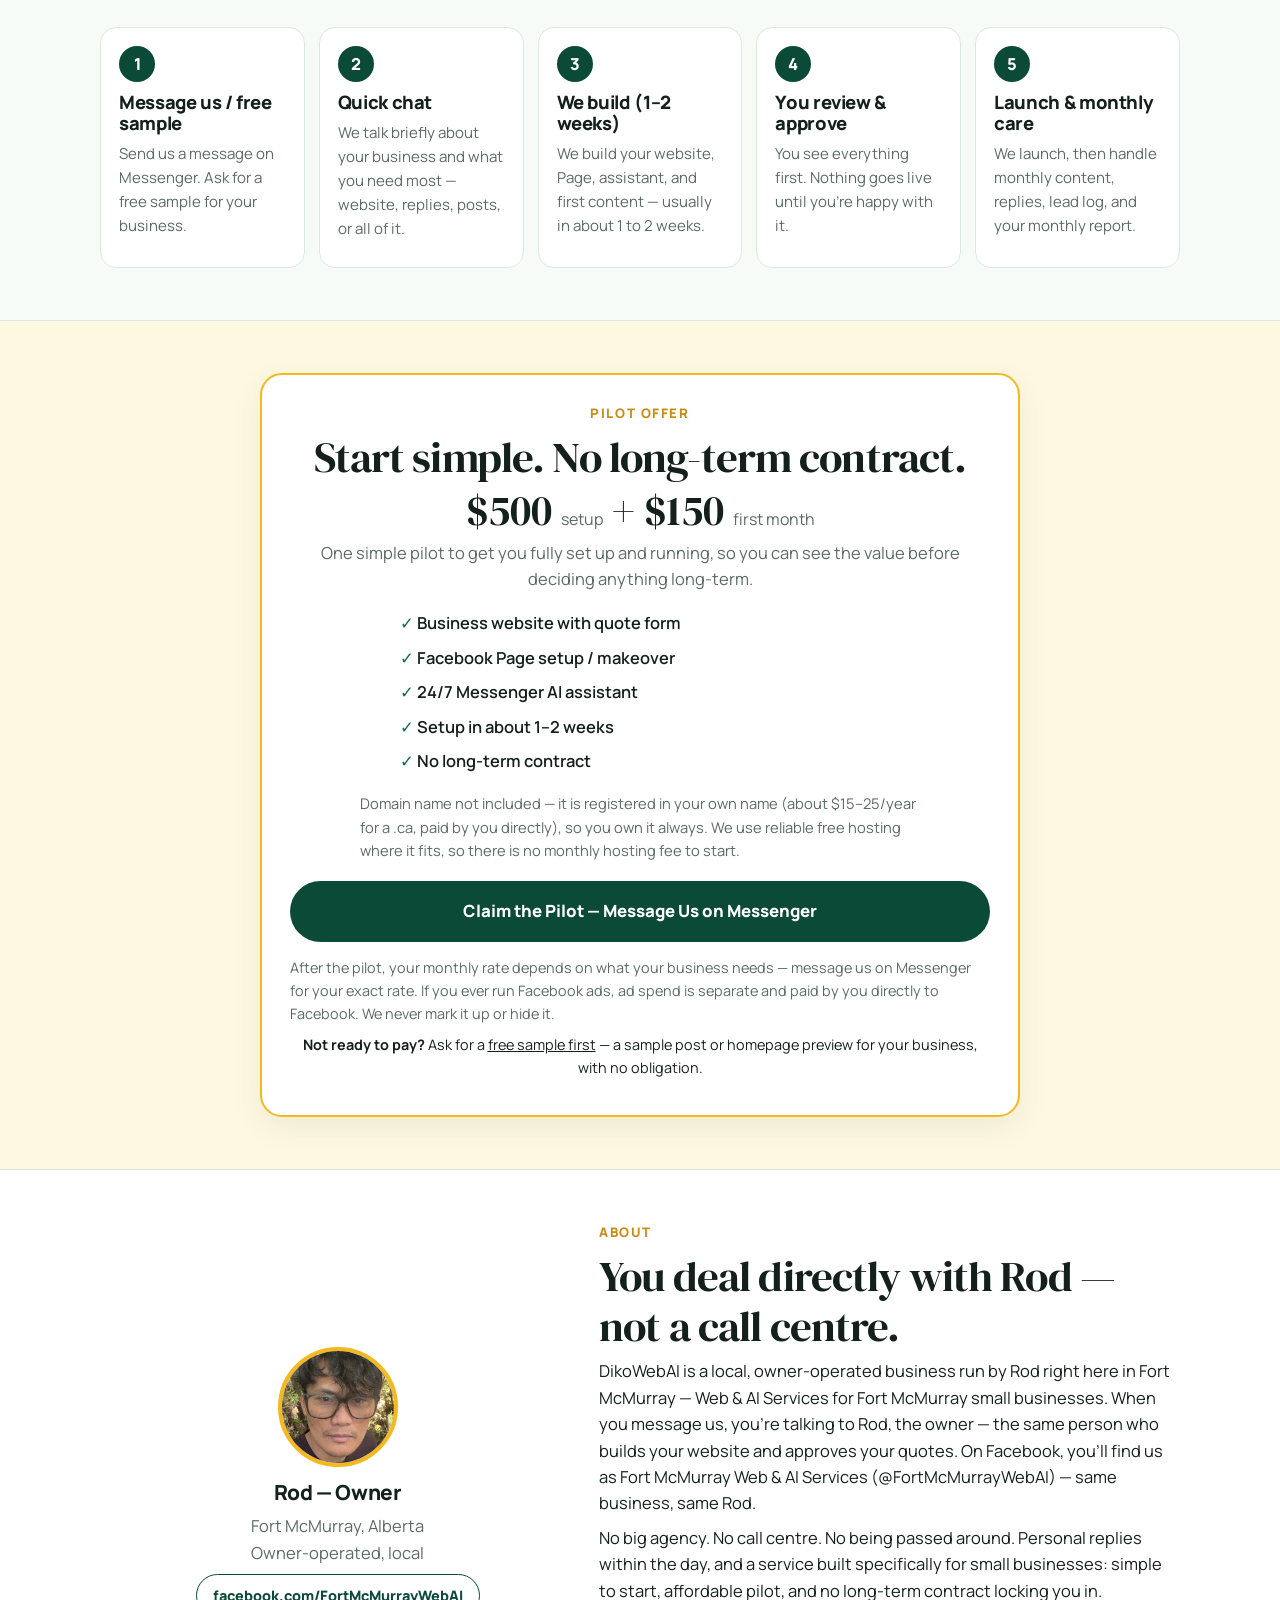
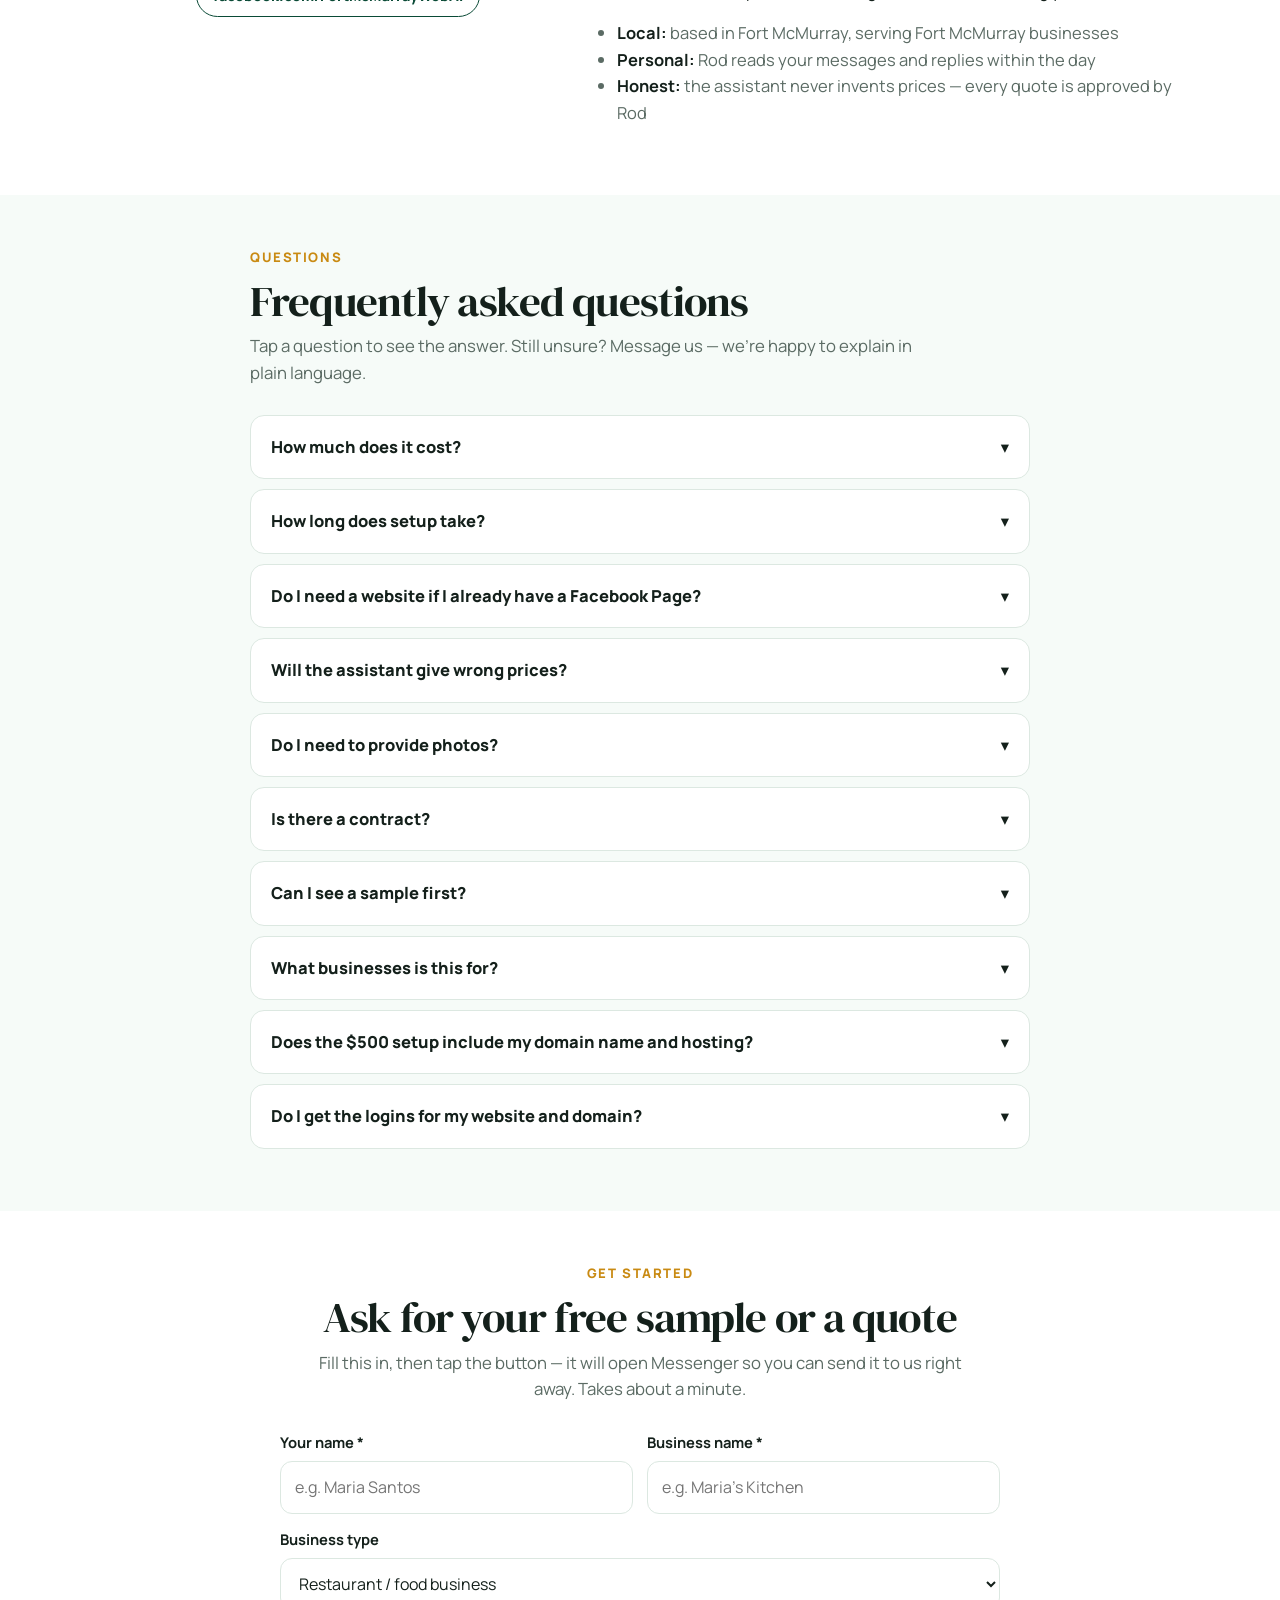
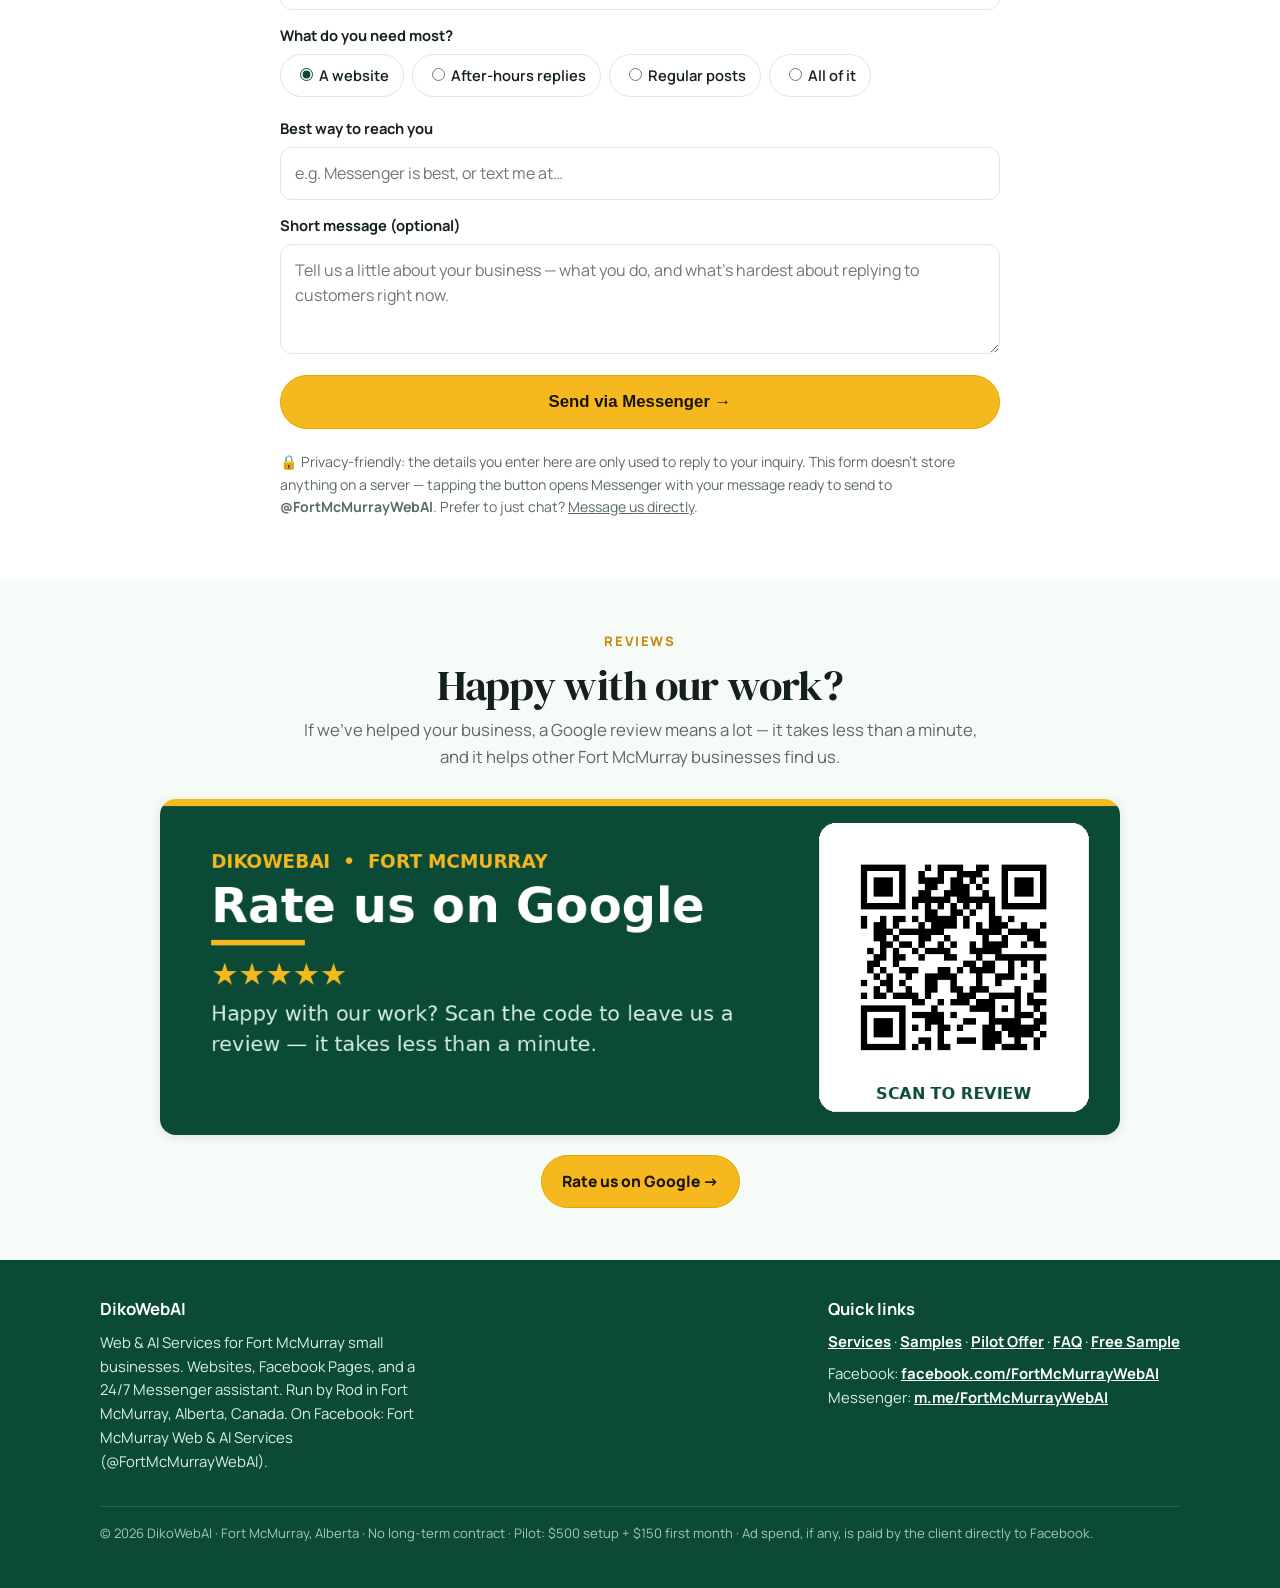
==== commit 8bfadee0: "Add Google review banner section with QR (verified GBP review link)" ====
--- a/index.html
+++ b/index.html
@@ -4,6 +4,7 @@
 <meta charset="utf-8">
 <meta name="viewport" content="width=device-width, initial-scale=1, viewport-fit=cover">
 <meta name="color-scheme" content="light dark">
+<meta name="facebook-domain-verification" content="tszjvvr8lrwlircz3wten1i3rbqcai" />
 <link rel="icon" type="image/png" href="[data-uri]">
 <title>DikoWebAI — Web & AI Services for Fort McMurray Small Businesses</title>
 <meta name="description" content="DikoWebAI — Web & AI Services for Fort McMurray small businesses. Websites, Facebook Page setup, and a 24/7 Messenger assistant. Pilot: $500 setup + $150 first month. Free sample available.">
@@ -318,6 +319,13 @@
 <div class="success" id="formSuccess">Opening Messenger… If it didn’t open, <a href="https://m.me/FortMcMurrayWebAI" target="_blank" rel="noopener"><strong>tap here to go to m.me/FortMcMurrayWebAI</strong></a> and paste your message.</div>
 </form>
 </div></section>
+
+<!-- REVIEWS -->
+<section id="reviews" style="background:var(--bg-soft)"><div class="wrap" style="max-width:1000px">
+<div class="section-head" style="text-align:center;margin-left:auto;margin-right:auto"><div class="kicker">Reviews</div><h2>Happy with our work?</h2><p>If we've helped your business, a Google review means a lot — it takes less than a minute, and it helps other Fort McMurray businesses find us.</p></div>
+<a href="https://g.page/r/CdltJevxr1ZnEBM/review" target="_blank" rel="noopener" style="display:block"><img src="google-review-banner.png" alt="Rate us on Google — scan the QR code to leave DikoWebAI a review" style="display:block;width:100%;height:auto;border-radius:16px;box-shadow:0 2px 12px rgba(0,0,0,.10)"></a>
+<p style="text-align:center;margin:20px 0 0"><a class="btn btn-gold" href="https://g.page/r/CdltJevxr1ZnEBM/review" target="_blank" rel="noopener">Rate us on Google →</a></p>
+</div></section>
 </main>
 
 <footer><div class="wrap">
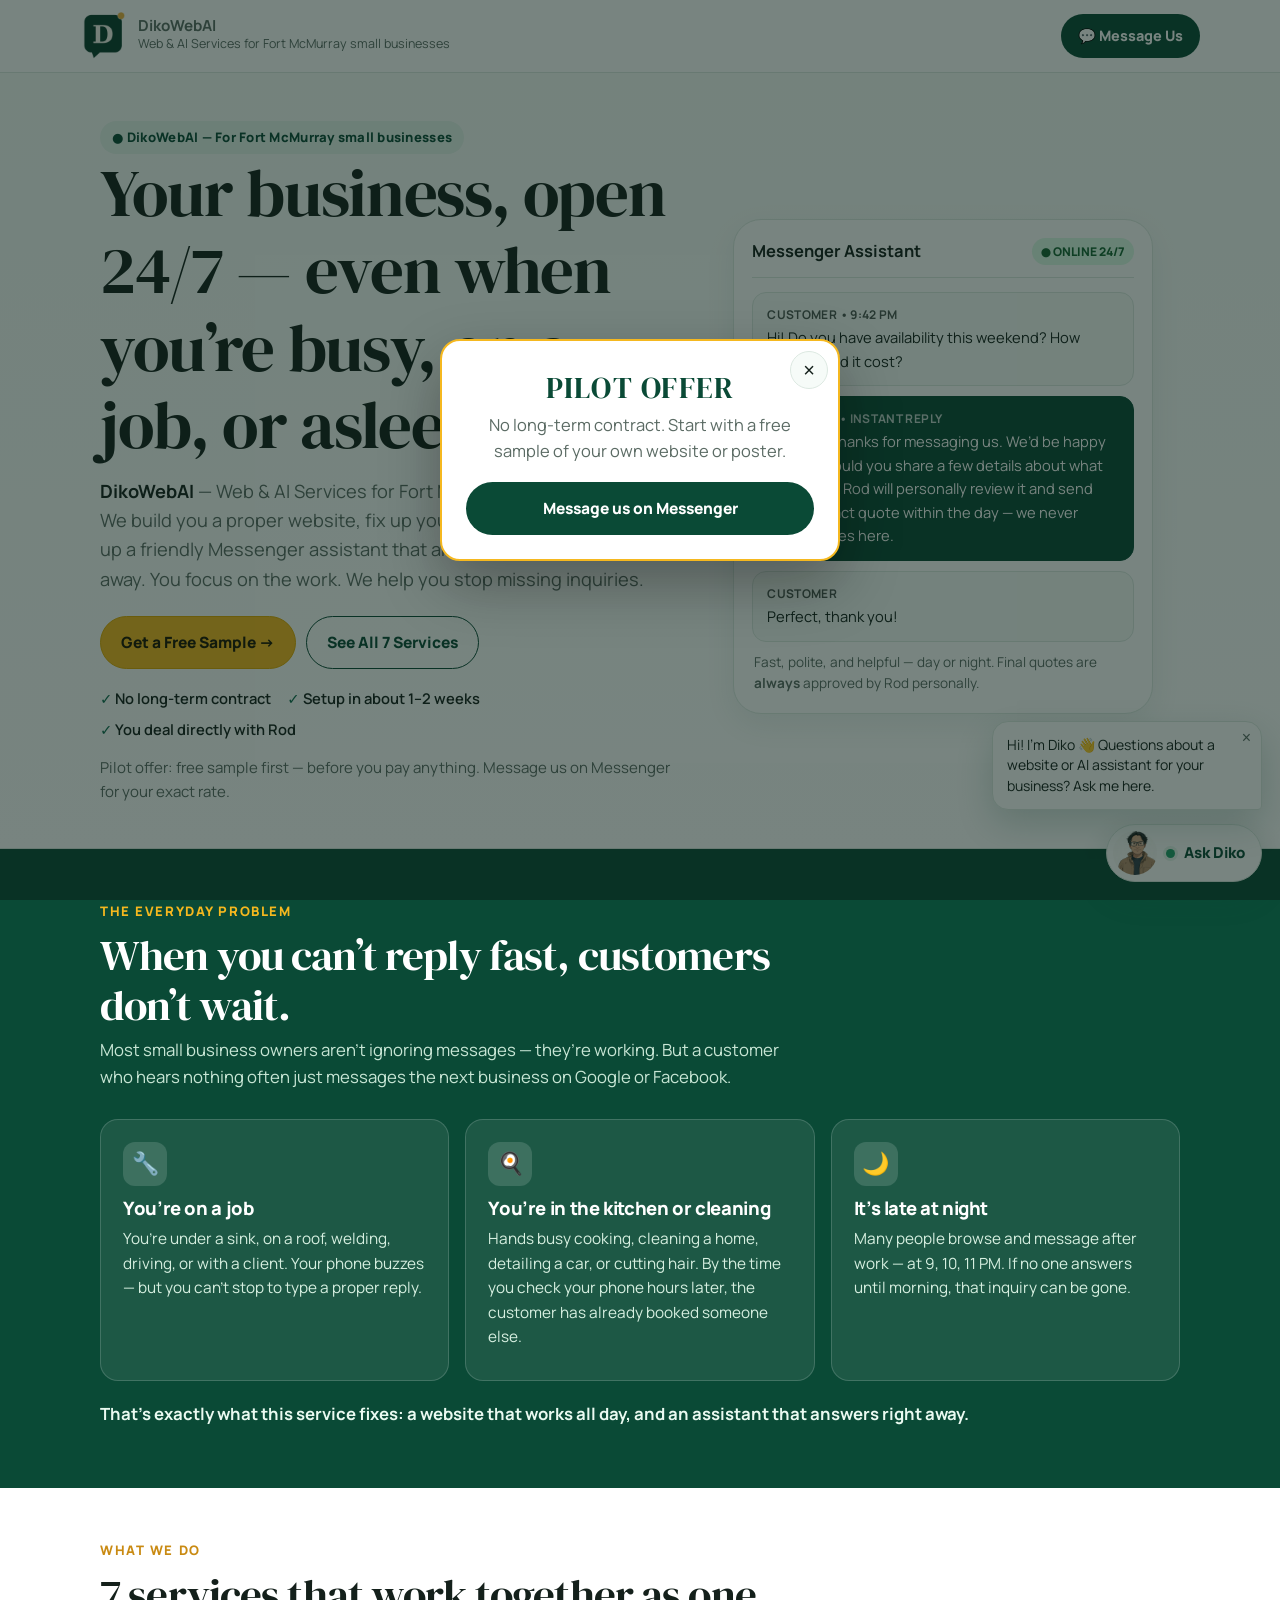
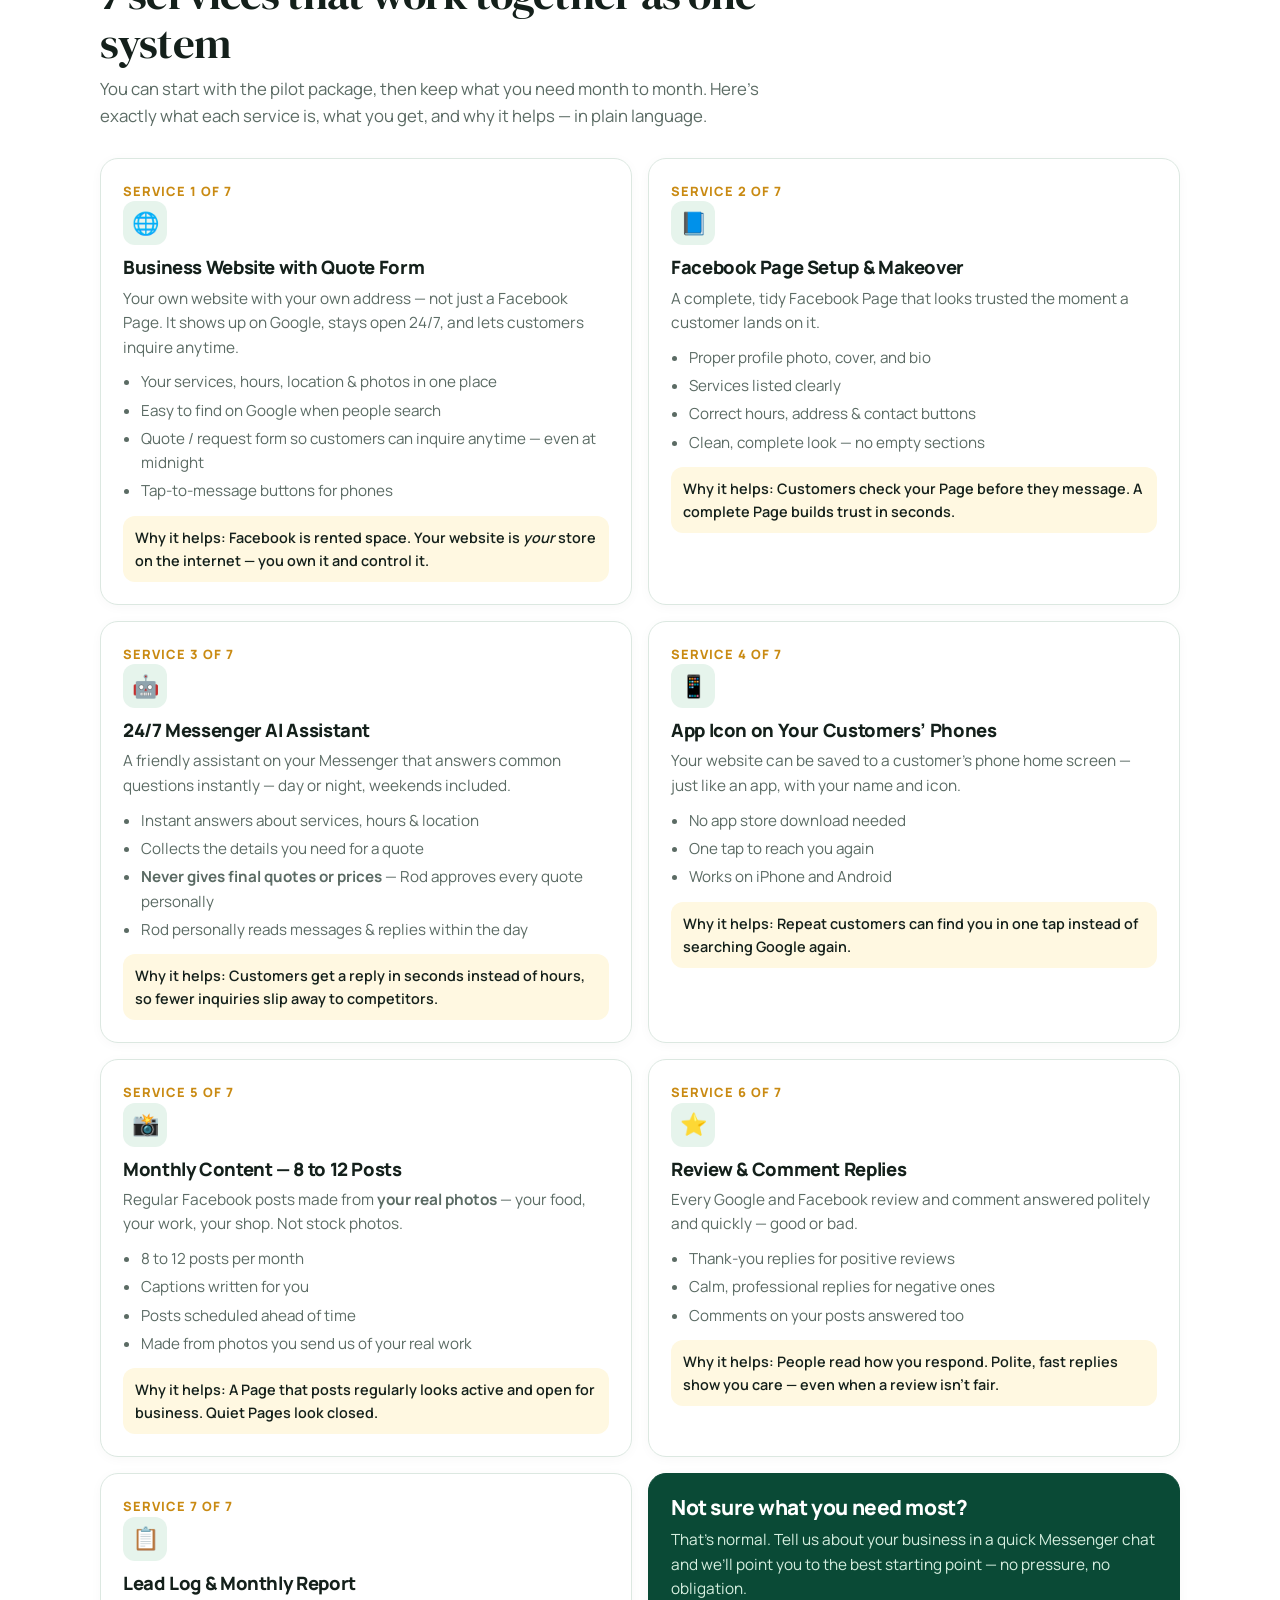
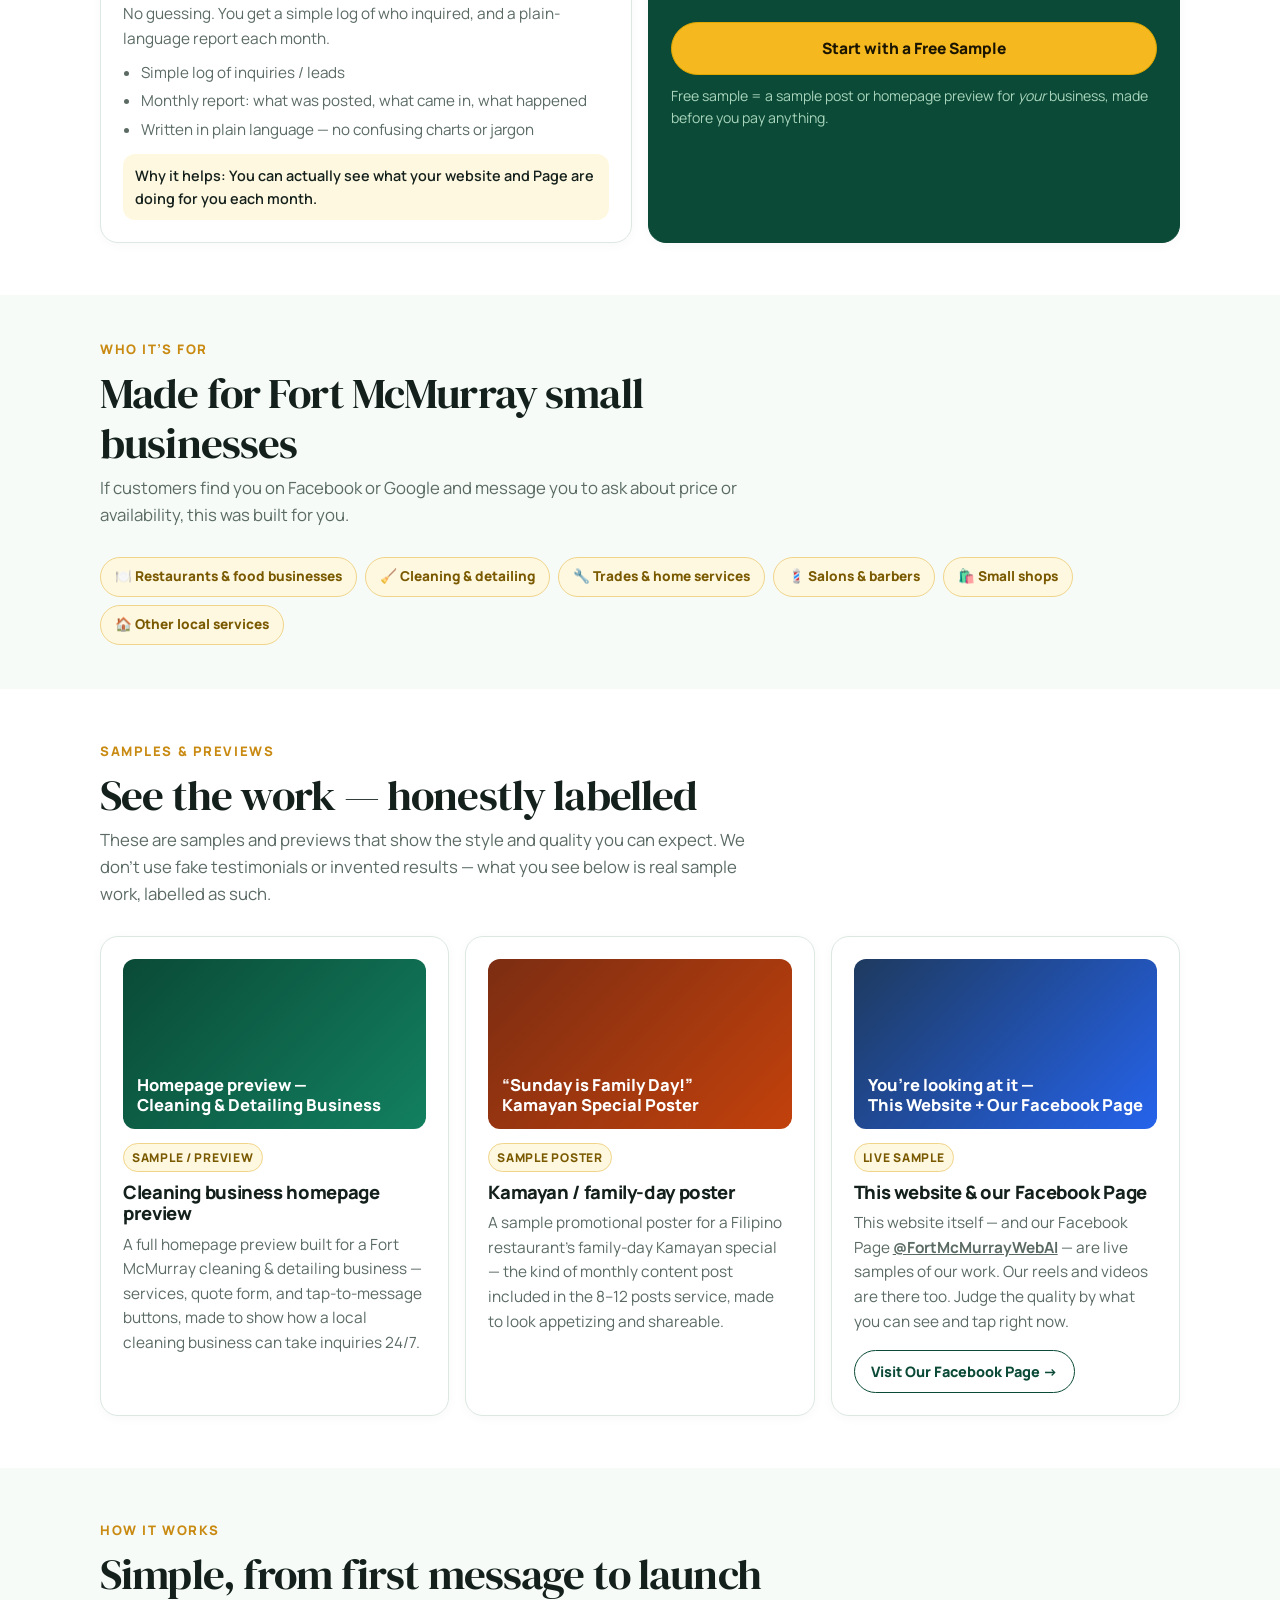
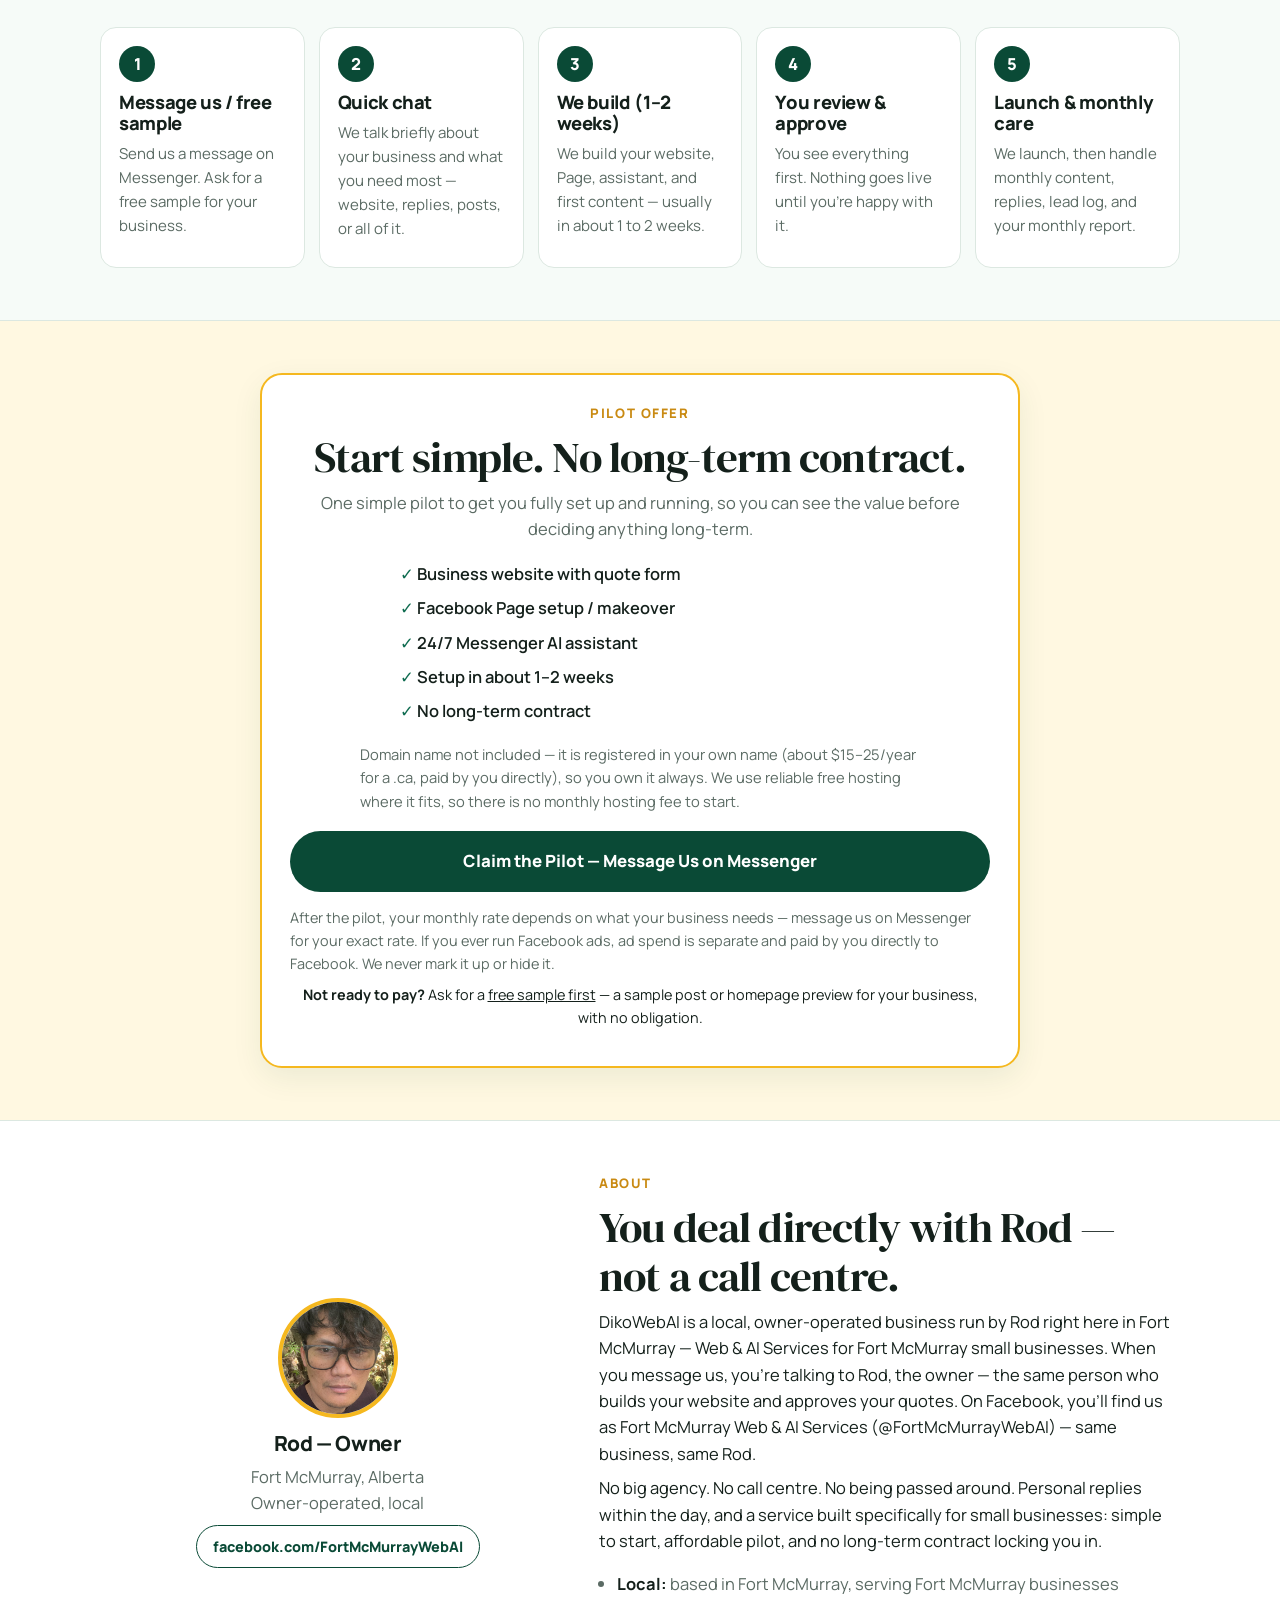
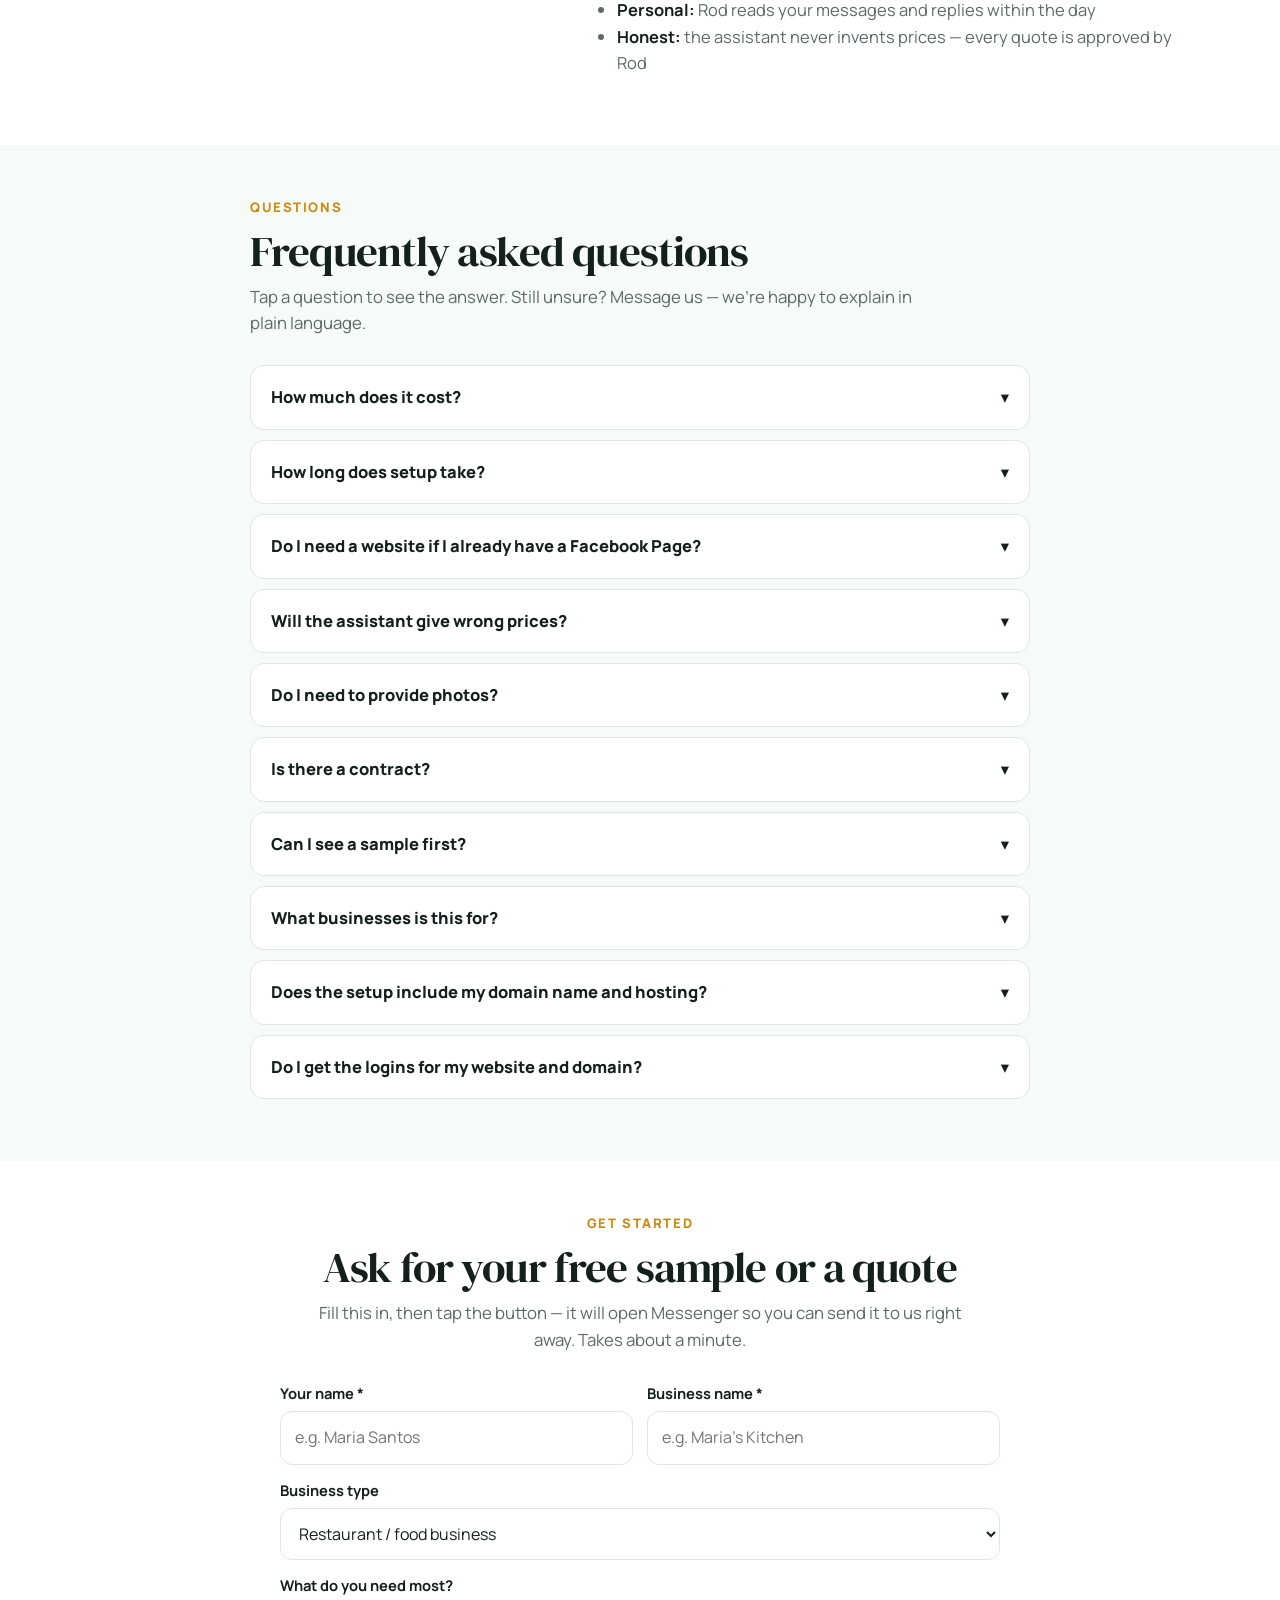
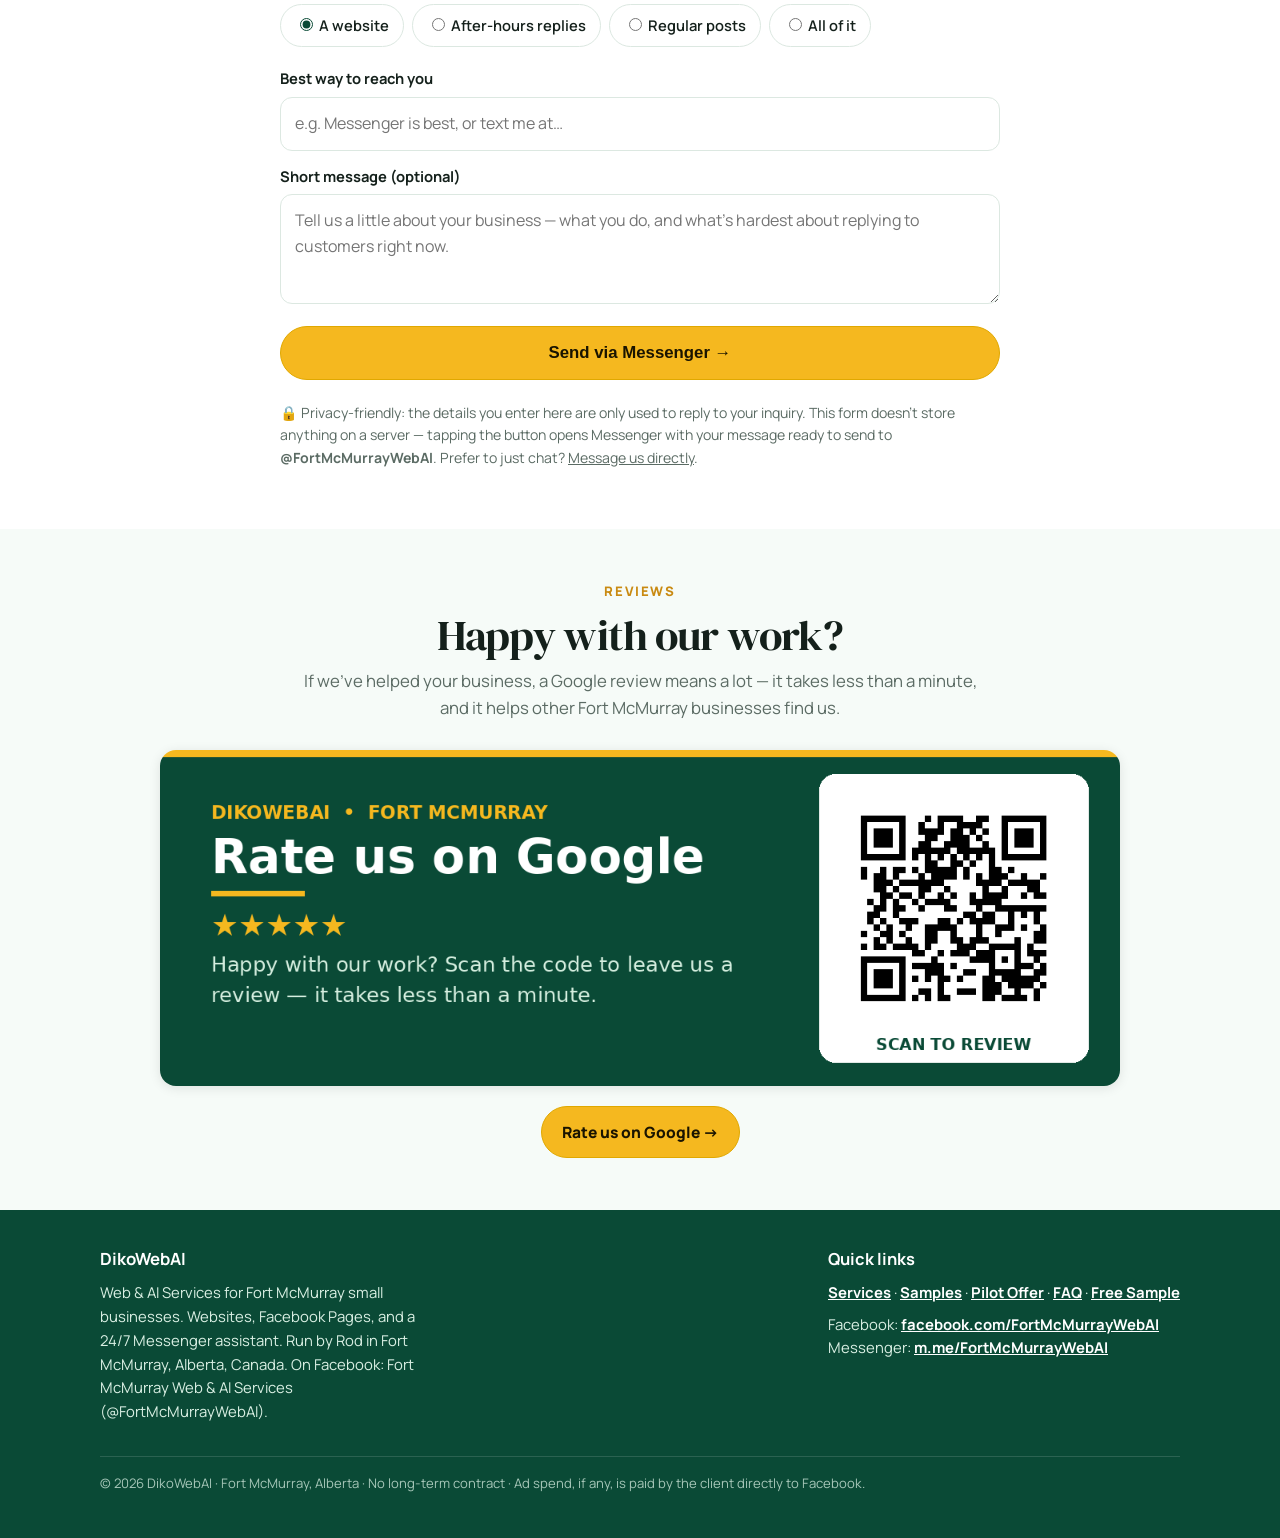
==== commit 624fb45c: "Remove pilot price from website (message for exact rate instead)" ====
--- a/index.html
+++ b/index.html
@@ -7,7 +7,7 @@
 <meta name="facebook-domain-verification" content="tszjvvr8lrwlircz3wten1i3rbqcai" />
 <link rel="icon" type="image/png" href="[data-uri]">
 <title>DikoWebAI — Web & AI Services for Fort McMurray Small Businesses</title>
-<meta name="description" content="DikoWebAI — Web & AI Services for Fort McMurray small businesses. Websites, Facebook Page setup, and a 24/7 Messenger assistant. Pilot: $500 setup + $150 first month. Free sample available.">
+<meta name="description" content="DikoWebAI — Web & AI Services for Fort McMurray small businesses. Websites, Facebook Page setup, and a 24/7 Messenger assistant. Free sample available. Message us for your exact rate.">
 <link rel="preconnect" href="https://fonts.googleapis.com">
 <link rel="preconnect" href="https://fonts.gstatic.com" crossorigin>
 <link href="https://fonts.googleapis.com/css2?family=DM+Serif+Display:ital@0;1&family=Manrope:wght@400;500;600;700;800&display=swap" rel="stylesheet">
@@ -166,7 +166,7 @@
 <a class="btn btn-outline" href="#services">See All 7 Services</a>
 </div>
 <div class="hero-points"><span>No long-term contract</span><span>Setup in about 1–2 weeks</span><span>You deal directly with Rod</span></div>
-<p style="margin-top:14px;font-size:.94rem;color:var(--muted)">Pilot offer: <strong style="color:var(--ink)">$500 setup + $150 for the first month.</strong> Free sample first — before you pay anything.</p>
+<p style="margin-top:14px;font-size:.94rem;color:var(--muted)">Pilot offer: free sample first — before you pay anything. Message us on Messenger for your exact rate.</p>
 </div>
 <div class="phone-mock" aria-label="Example of how the Messenger assistant works">
 <div class="phone-head"><strong>Messenger Assistant</strong><span class="badge-live">● ONLINE 24/7</span></div>
@@ -251,7 +251,6 @@
 <div class="pilot-box">
 <div class="kicker">Pilot offer</div>
 <h2>Start simple. No long-term contract.</h2>
-<div class="price">$500 <small>setup</small> + $150 <small>first month</small></div>
 <p style="color:var(--muted)">One simple pilot to get you fully set up and running, so you can see the value before deciding anything long-term.</p>
 <div class="incl">
 <div>Business website with quote form</div>
@@ -284,7 +283,7 @@
 <section style="background:var(--bg-soft)" id="faq"><div class="wrap" style="max-width:820px">
 <div class="section-head"><div class="kicker">Questions</div><h2>Frequently asked questions</h2><p>Tap a question to see the answer. Still unsure? Message us — we’re happy to explain in plain language.</p></div>
 <div id="faqList">
-<div class="faq-item"><button class="faq-q" aria-expanded="false">How much does it cost? <span class="chev">▾</span></button><div class="faq-a">The pilot is <strong>$500 setup + $150 for the first month</strong> — that includes your website, Facebook Page setup, and the 24/7 Messenger assistant, with no long-term contract. After the pilot, your monthly rate depends on what your business needs. Message us on Messenger for your exact rate — we’ll tell you plainly before you commit to anything.</div></div>
+<div class="faq-item"><button class="faq-q" aria-expanded="false">How much does it cost? <span class="chev">▾</span></button><div class="faq-a">The pilot includes your website, Facebook Page setup, and the 24/7 Messenger assistant, with no long-term contract. Your exact rate depends on what your business needs. Message us on Messenger for your exact rate — we’ll tell you plainly before you commit to anything.</div></div>
 <div class="faq-item"><button class="faq-q" aria-expanded="false">How long does setup take? <span class="chev">▾</span></button><div class="faq-a">Usually about <strong>1 to 2 weeks</strong> from our first chat to launch, as long as we have your photos, hours, and business details. You review and approve everything before it goes live.</div></div>
 <div class="faq-item"><button class="faq-q" aria-expanded="false">Do I need a website if I already have a Facebook Page? <span class="chev">▾</span></button><div class="faq-a">Yes — they do different jobs. Your Facebook Page is rented space: Facebook controls it and can change the rules anytime. Your website is <em>your own</em> address on Google that you own and control, open 24/7 with your quote form. Together, they’re much stronger than either one alone.</div></div>
 <div class="faq-item"><button class="faq-q" aria-expanded="false">Will the assistant give wrong prices? <span class="chev">▾</span></button><div class="faq-a"><strong>No.</strong> The assistant <strong>never</strong> gives final quotes or prices. It answers common questions and collects the details needed — then Rod personally reviews and approves every quote before it’s sent to the customer. Rod also personally reads messages and replies within the day.</div></div>
@@ -292,7 +291,7 @@
 <div class="faq-item"><button class="faq-q" aria-expanded="false">Is there a contract? <span class="chev">▾</span></button><div class="faq-a">No long-term contract. The pilot is a one-time setup plus the first month. After that, it’s month-to-month based on what you need — you’re not locked in.</div></div>
 <div class="faq-item"><button class="faq-q" aria-expanded="false">Can I see a sample first? <span class="chev">▾</span></button><div class="faq-a">Yes — and we recommend it. Ask us on Messenger for a <strong>free sample</strong>: a sample post or a homepage preview made for your business. You pay nothing until you’ve seen the quality and decide it’s right for you.</div></div>
 <div class="faq-item"><button class="faq-q" aria-expanded="false">What businesses is this for? <span class="chev">▾</span></button><div class="faq-a">Local small businesses in the Fort McMurray area — restaurants and food businesses, cleaning and detailing, trades and home services, salons, small shops, and other local services. If customers message you to ask about price or availability, it’s likely a fit.</div></div>
-<div class="faq-item"><button class="faq-q" aria-expanded="false">Does the $500 setup include my domain name and hosting? <span class="chev">▾</span></button><div class="faq-a">The $500 setup covers building your website, Facebook Page, and Messenger assistant. Your domain name — your web address, about $15–25/year for a .ca — is registered in your own name and paid by you directly, so you own it, always. We will guide you step by step. For most small business sites we use reliable free hosting, so there is usually no monthly hosting fee to start. If a site later needs paid hosting, for example for an online store, we will tell you the cost first — no surprises.</div></div>
+<div class="faq-item"><button class="faq-q" aria-expanded="false">Does the setup include my domain name and hosting? <span class="chev">▾</span></button><div class="faq-a">The setup covers building your website, Facebook Page, and Messenger assistant. Your domain name — your web address, about $15–25/year for a .ca — is registered in your own name and paid by you directly, so you own it, always. We will guide you step by step. For most small business sites we use reliable free hosting, so there is usually no monthly hosting fee to start. If a site later needs paid hosting, for example for an online store, we will tell you the cost first — no surprises.</div></div>
 <div class="faq-item"><button class="faq-q" aria-expanded="false">Do I get the logins for my website and domain? <span class="chev">▾</span></button><div class="faq-a">Yes. Your domain and website are yours — you are the owner/admin and your passwords stay with you. We work through collaborator/developer access, never by sharing passwords. At handover you get a simple list of where everything is, plus renewal dates and costs.</div></div>
 </div>
 </div></section>
@@ -333,14 +332,13 @@
 <div style="max-width:340px"><strong style="color:#fff;font-size:1.05rem">DikoWebAI</strong><p style="font-size:.93rem">Web &amp; AI Services for Fort McMurray small businesses. Websites, Facebook Pages, and a 24/7 Messenger assistant. Run by Rod in Fort McMurray, Alberta, Canada. On Facebook: Fort McMurray Web &amp; AI Services (@FortMcMurrayWebAI).</p></div>
 <div><strong style="color:#fff">Quick links</strong><p style="font-size:.93rem"><a href="#services">Services</a> · <a href="#samples">Samples</a> · <a href="#pilot">Pilot Offer</a> · <a href="#faq">FAQ</a> · <a href="#quote">Free Sample</a></p><p style="font-size:.93rem">Facebook: <a href="https://www.facebook.com/FortMcMurrayWebAI" target="_blank" rel="noopener">facebook.com/FortMcMurrayWebAI</a><br>Messenger: <a href="https://m.me/FortMcMurrayWebAI" target="_blank" rel="noopener">m.me/FortMcMurrayWebAI</a></p></div>
 </div>
-<p style="font-size:.82rem;opacity:.75;margin-top:24px;border-top:1px solid rgba(255,255,255,.18);padding-top:16px">© 2026 DikoWebAI · Fort McMurray, Alberta · No long-term contract · Pilot: $500 setup + $150 first month · Ad spend, if any, is paid by the client directly to Facebook.</p>
+<p style="font-size:.82rem;opacity:.75;margin-top:24px;border-top:1px solid rgba(255,255,255,.18);padding-top:16px">© 2026 DikoWebAI · Fort McMurray, Alberta · No long-term contract · Ad spend, if any, is paid by the client directly to Facebook.</p>
 </div></footer>
 
 <div class="promo-overlay" id="promoOverlay">
 <div class="promo-card" role="dialog" aria-modal="true" aria-labelledby="promoTitle">
 <button class="promo-close" id="promoClose" type="button" aria-label="Close pilot offer">&times;</button>
 <h2 class="promo-title" id="promoTitle">PILOT OFFER</h2>
-<p class="promo-price">$500 setup + $150 first month</p>
 <p class="promo-text">No long-term contract. Start with a free sample of your own website or poster.</p>
 <a class="btn btn-primary btn-block" id="promoCta" href="https://m.me/FortMcMurrayWebAI" target="_blank" rel="noopener">Message us on Messenger</a>
 </div>
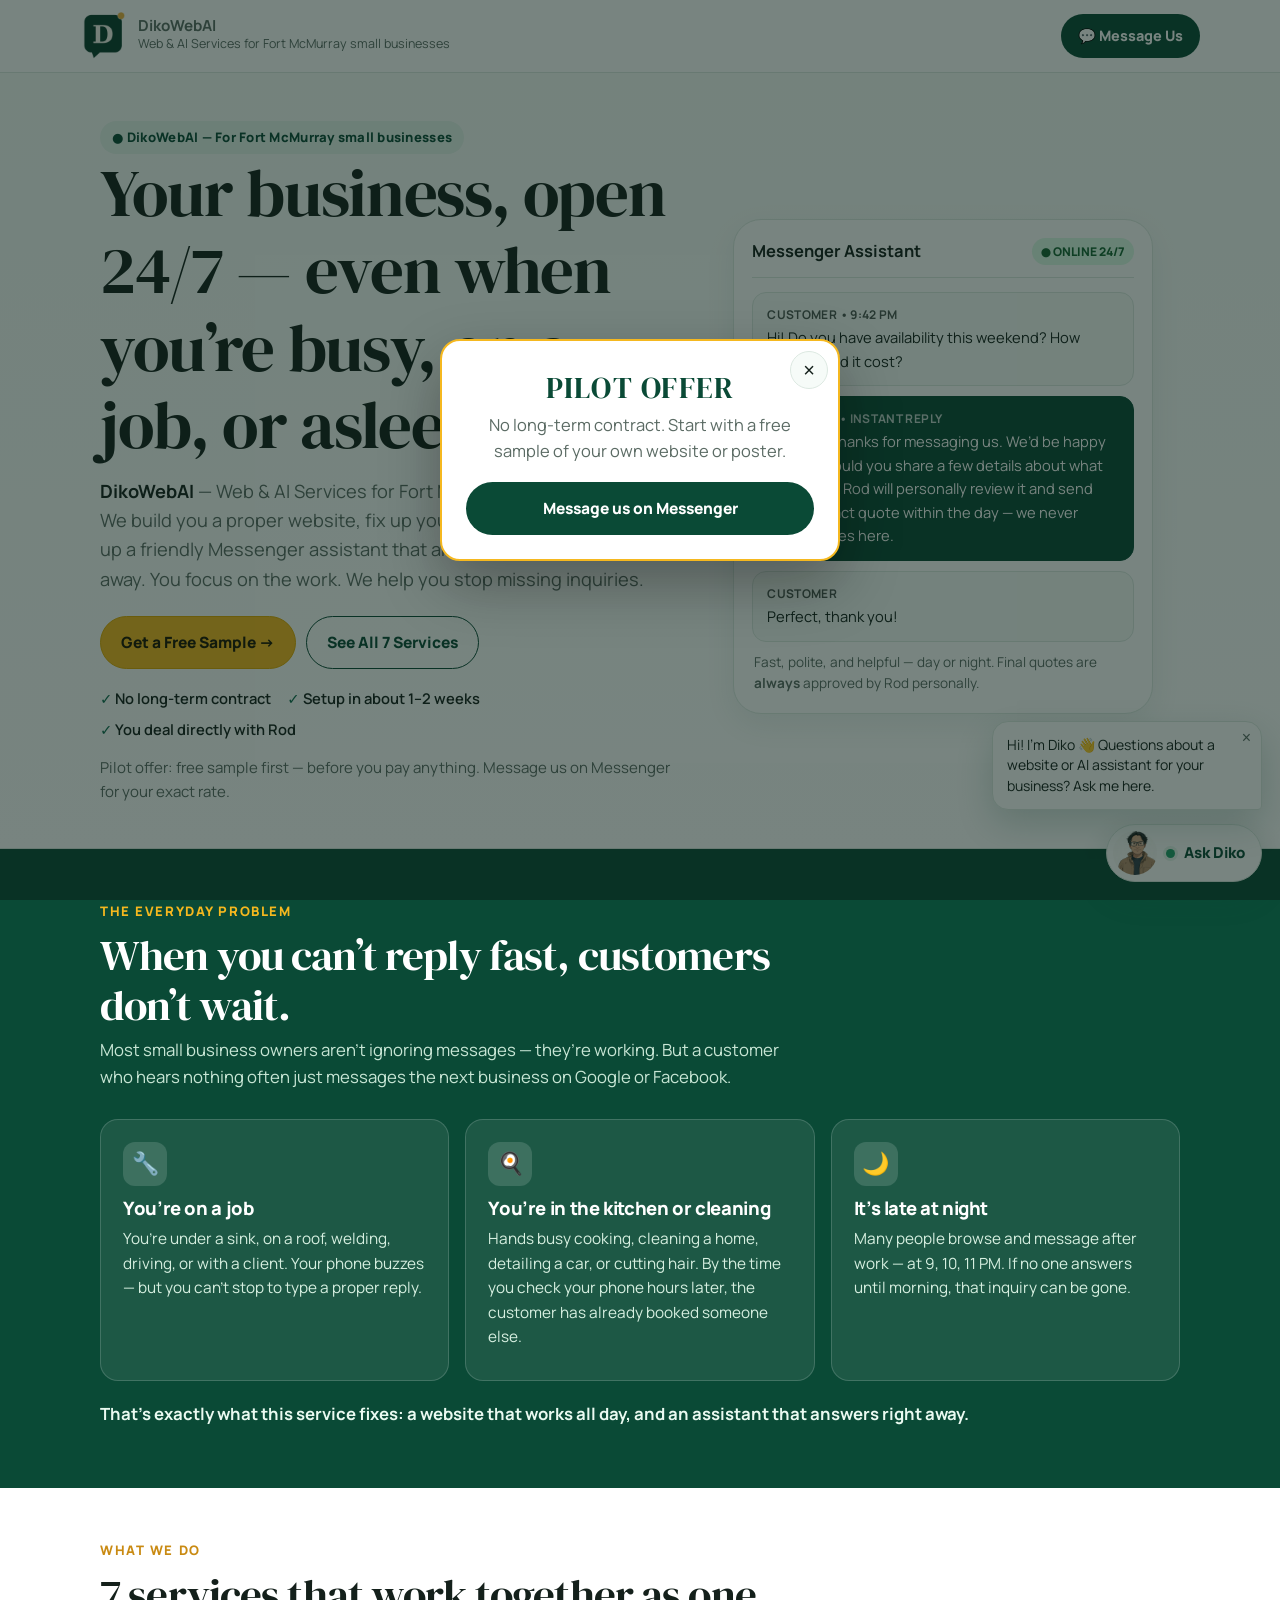
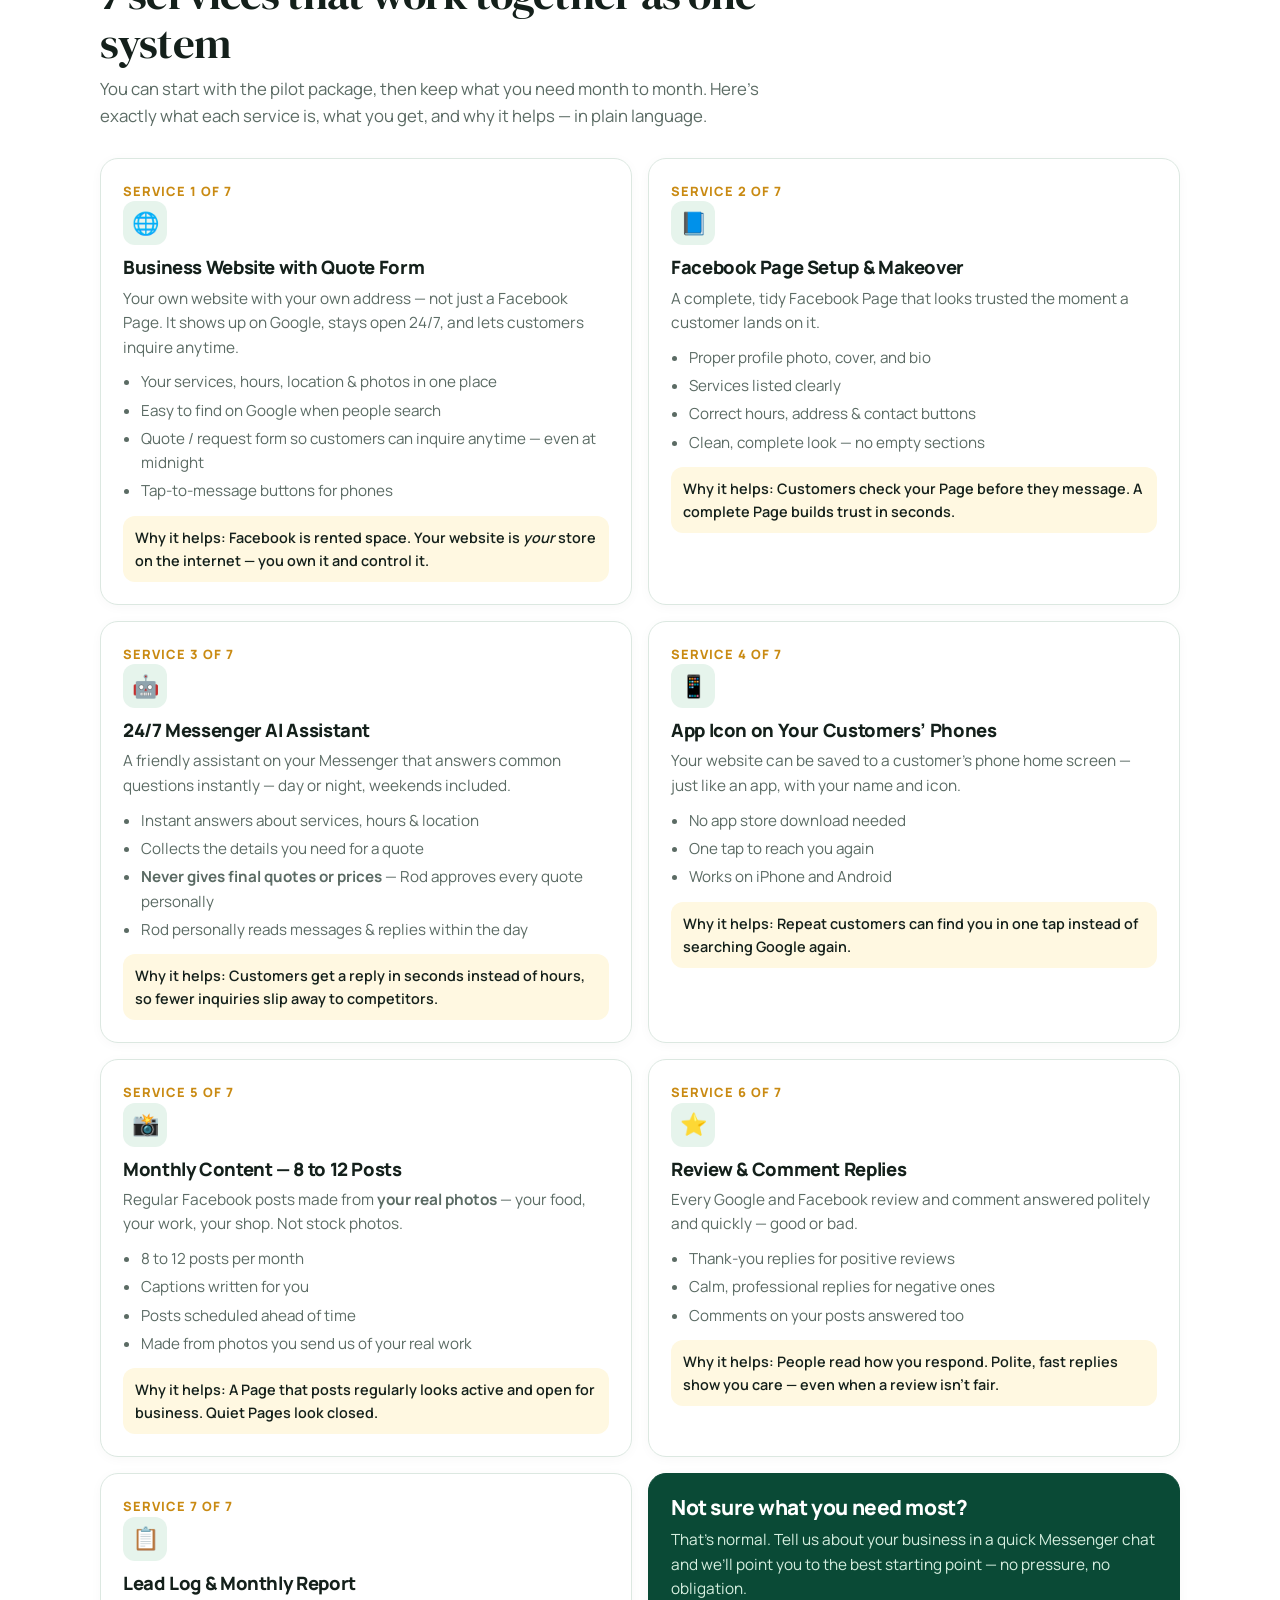
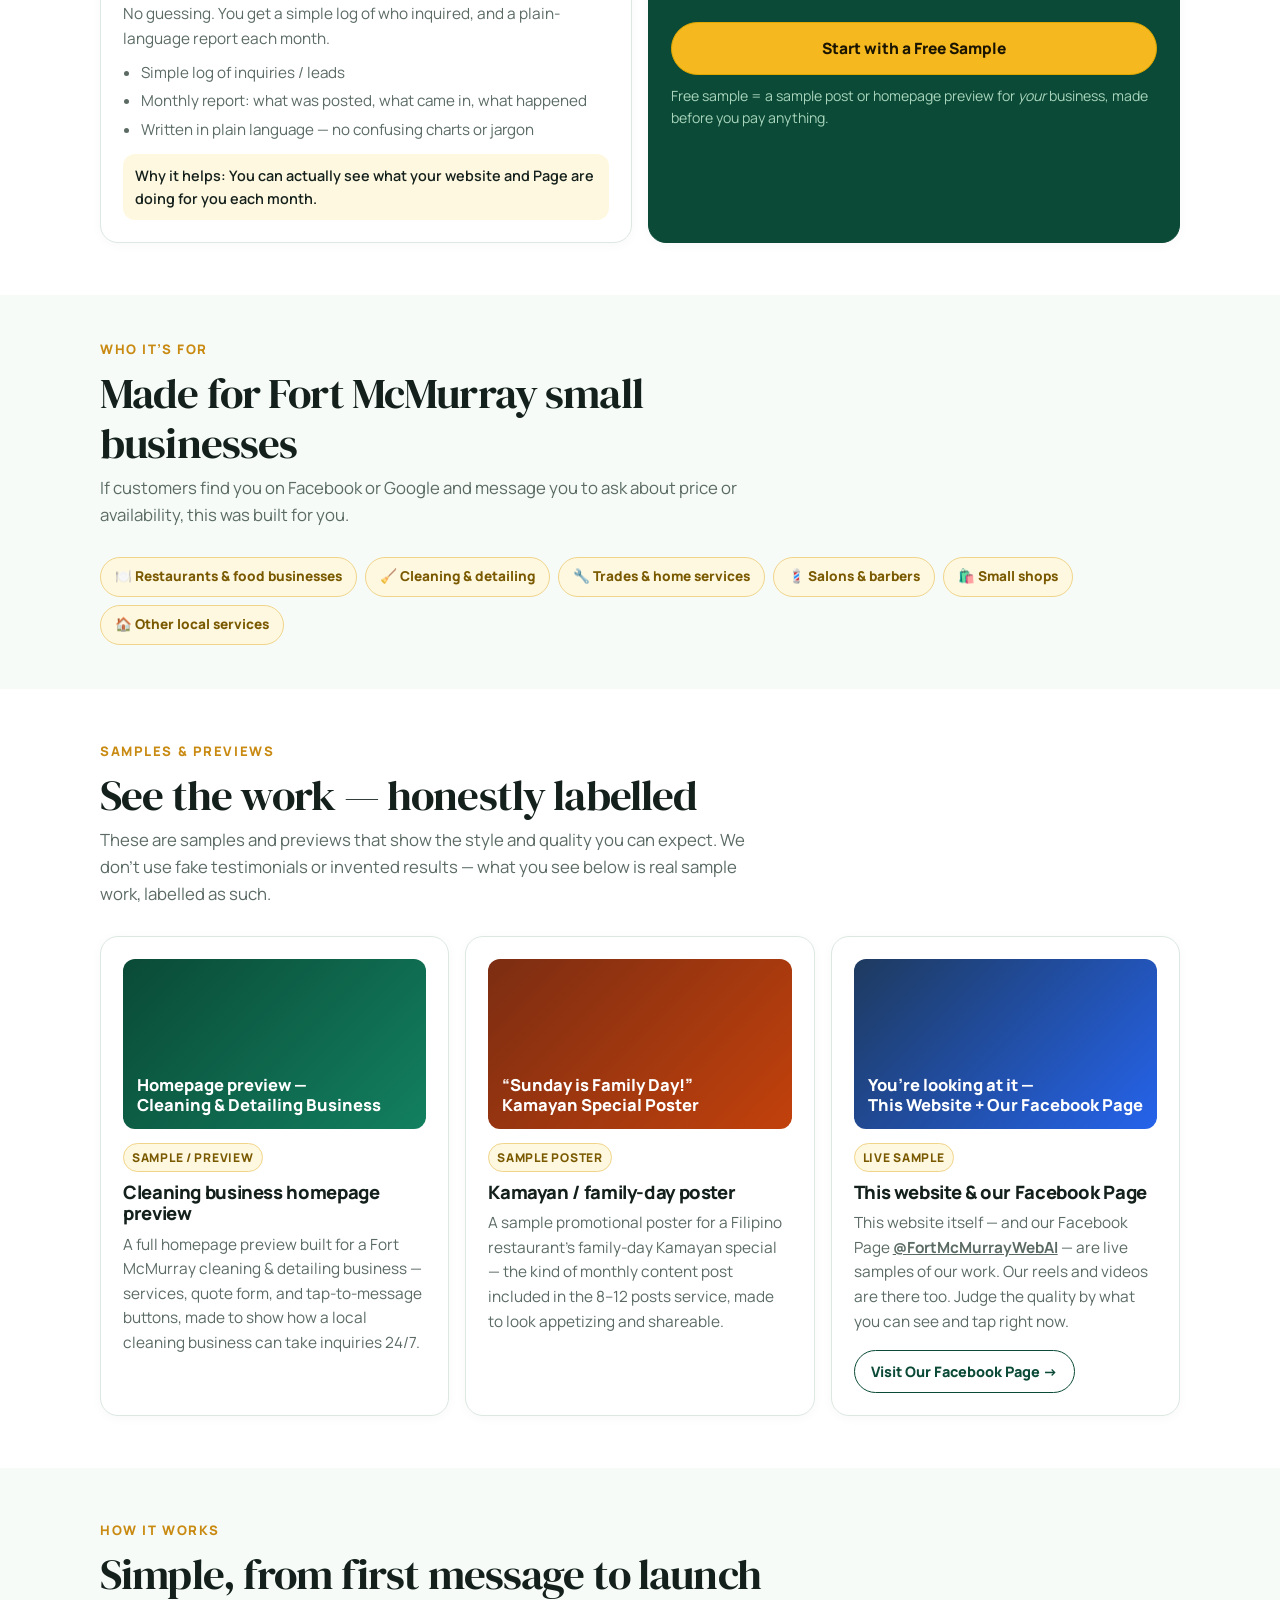
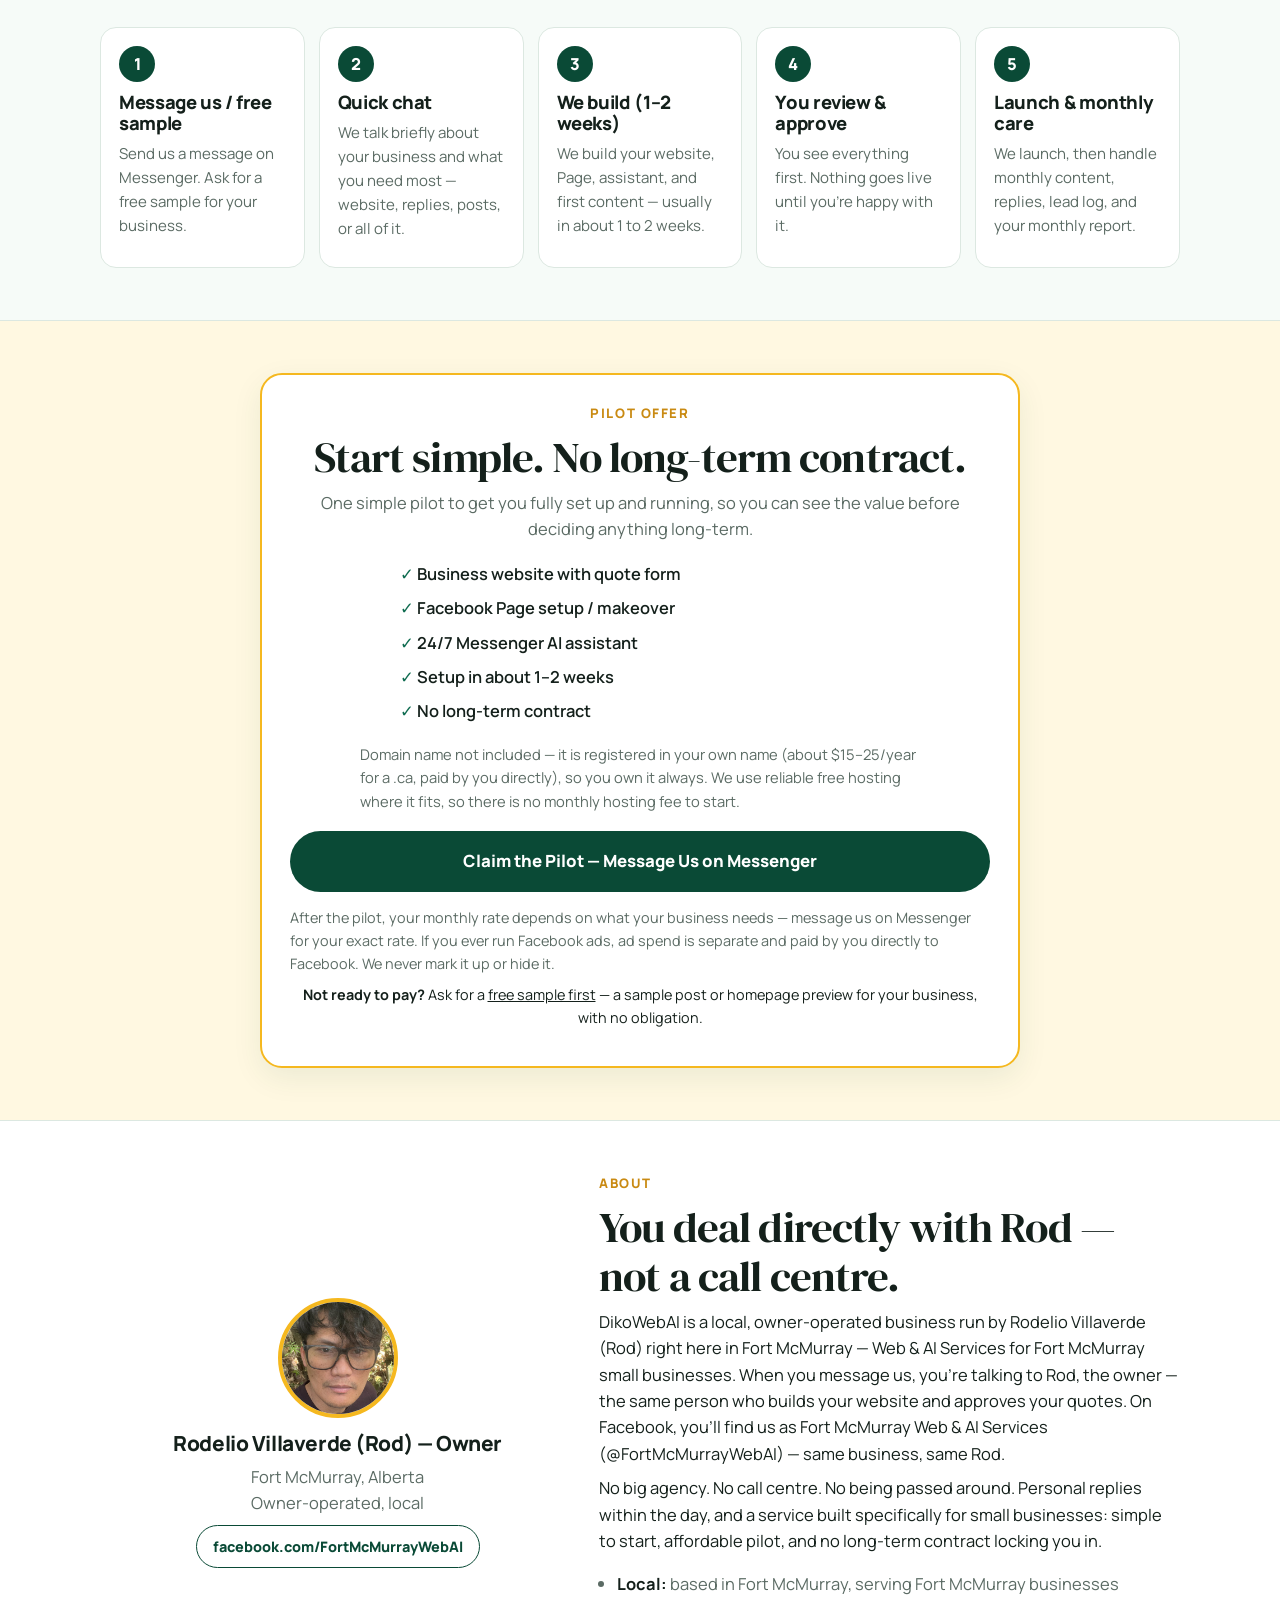
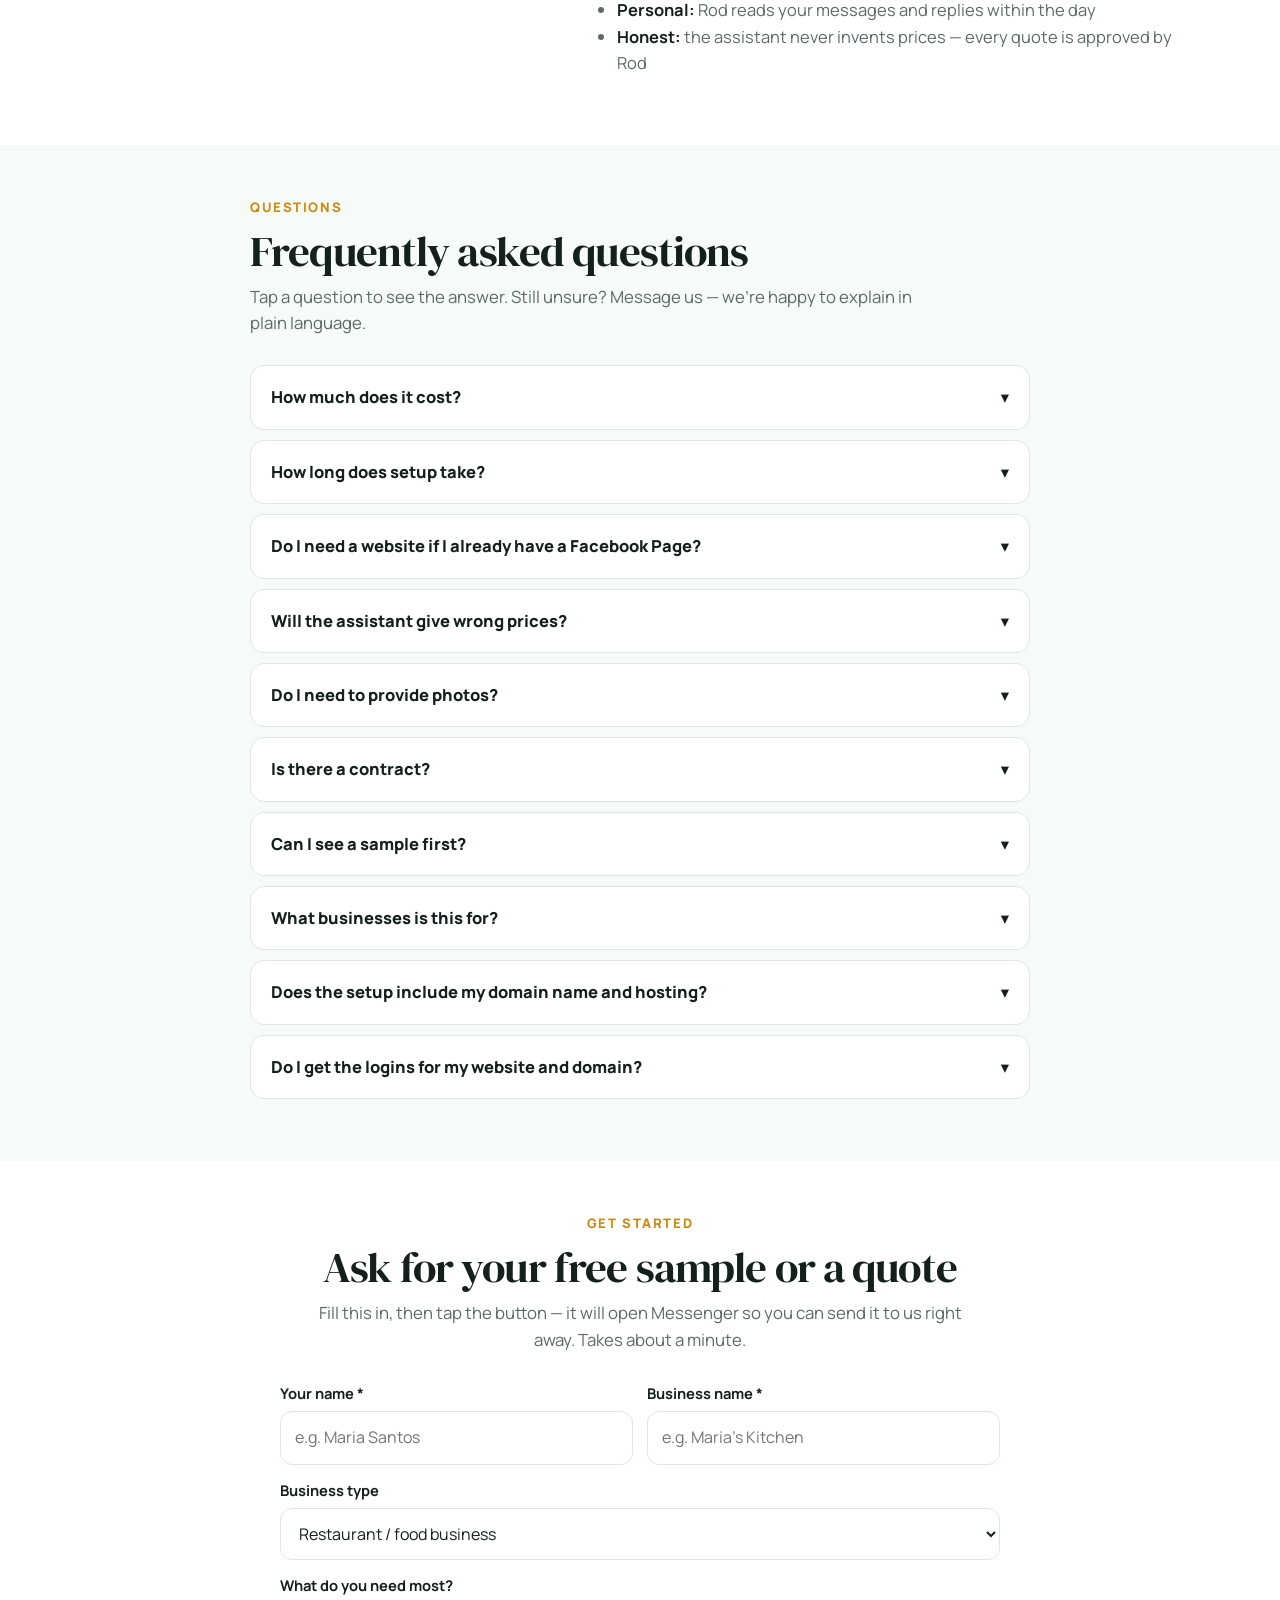
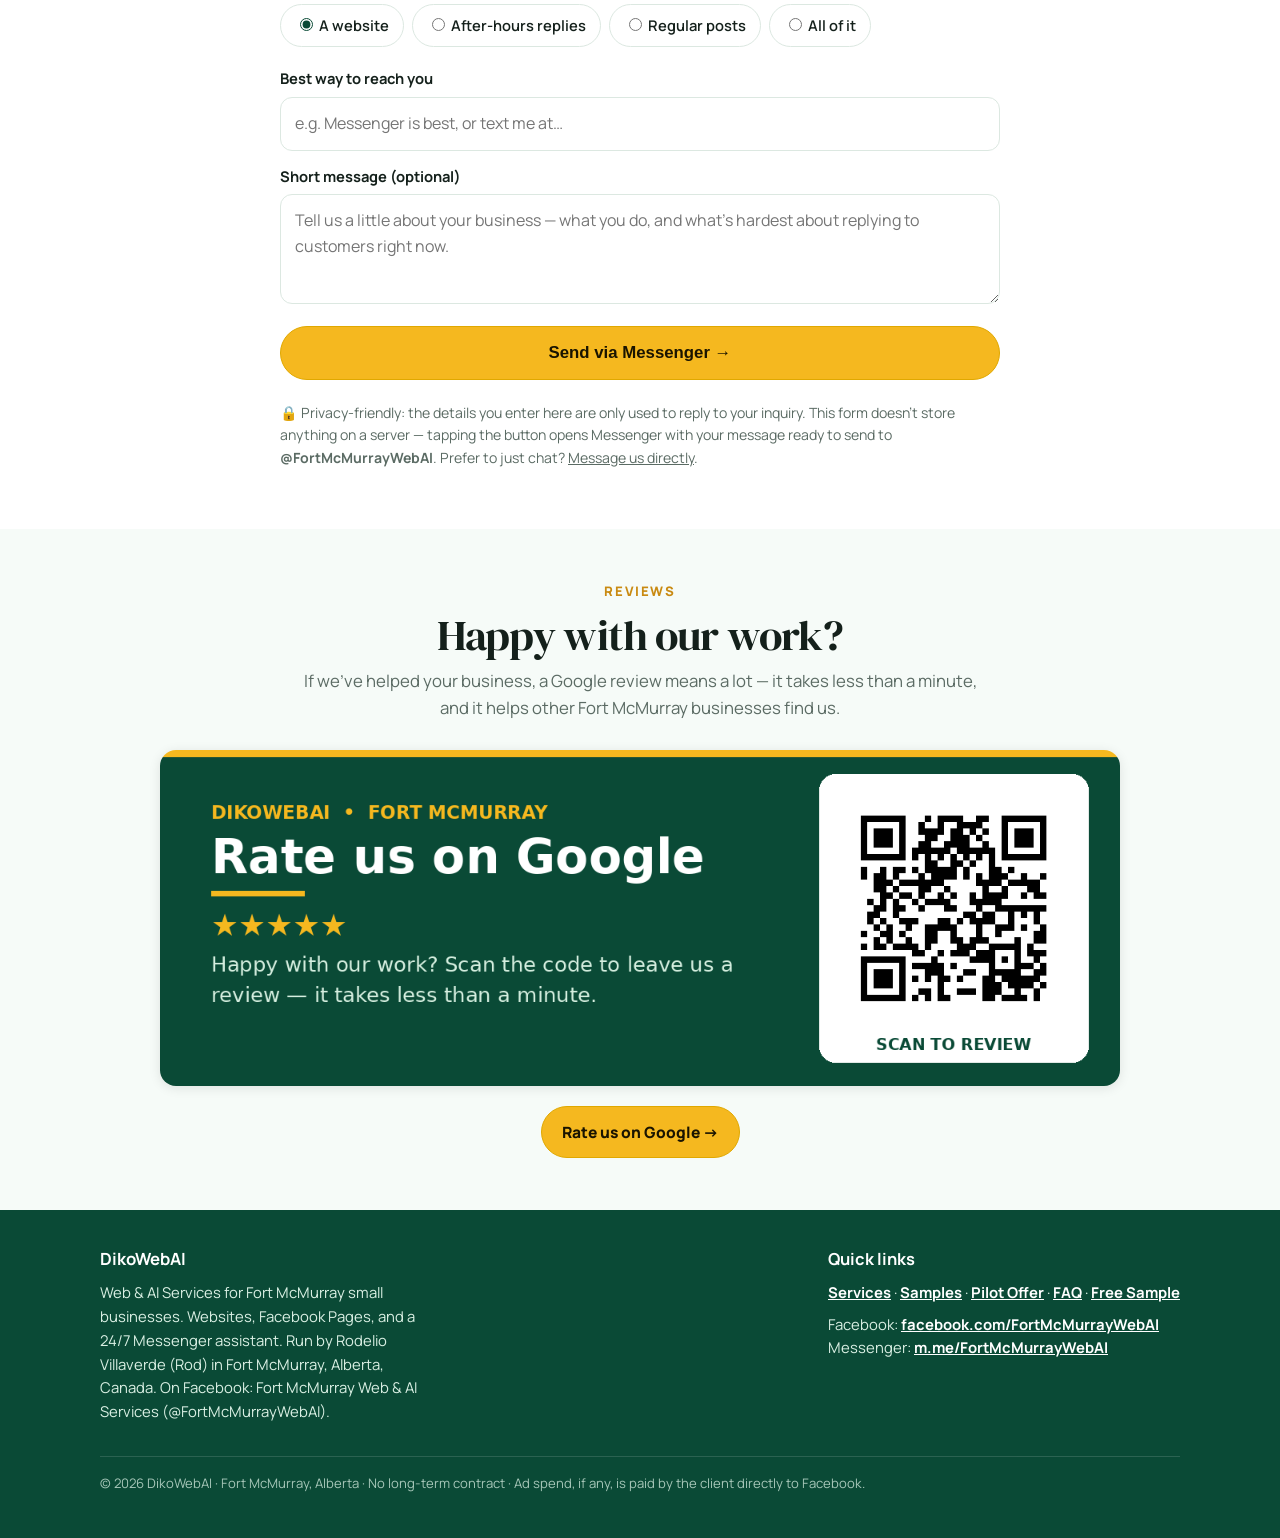
==== commit c7253cbd: "Add owner legal name Rodelio Villaverde (About + footer) Meta business verification requires the leg" ====
--- a/index.html
+++ b/index.html
@@ -269,10 +269,10 @@
 <!-- ABOUT -->
 <section id="about"><div class="wrap">
 <div class="about-flex">
-<div style="text-align:center"><img class="avatar" style="margin:0 auto" src="rod-owner.jpg" alt="Rod, owner of DikoWebAI" width="120" height="120"><h3 style="margin-top:14px;font-size:1.3rem">Rod — Owner</h3><p style="color:var(--muted)">Fort McMurray, Alberta<br>Owner-operated, local</p><a class="btn btn-outline btn-sm" href="https://www.facebook.com/FortMcMurrayWebAI" target="_blank" rel="noopener">facebook.com/FortMcMurrayWebAI</a></div>
+<div style="text-align:center"><img class="avatar" style="margin:0 auto" src="rod-owner.jpg" alt="Rodelio Villaverde (Rod), owner of DikoWebAI" width="120" height="120"><h3 style="margin-top:14px;font-size:1.3rem">Rodelio Villaverde (Rod) — Owner</h3><p style="color:var(--muted)">Fort McMurray, Alberta<br>Owner-operated, local</p><a class="btn btn-outline btn-sm" href="https://www.facebook.com/FortMcMurrayWebAI" target="_blank" rel="noopener">facebook.com/FortMcMurrayWebAI</a></div>
 <div>
 <div class="kicker">About</div><h2>You deal directly with Rod — not a call centre.</h2>
-<p>DikoWebAI is a local, owner-operated business run by Rod right here in Fort McMurray — Web &amp; AI Services for Fort McMurray small businesses. When you message us, you’re talking to Rod, the owner — the same person who builds your website and approves your quotes. On Facebook, you’ll find us as Fort McMurray Web &amp; AI Services (@FortMcMurrayWebAI) — same business, same Rod.</p>
+<p>DikoWebAI is a local, owner-operated business run by Rodelio Villaverde (Rod) right here in Fort McMurray — Web &amp; AI Services for Fort McMurray small businesses. When you message us, you’re talking to Rod, the owner — the same person who builds your website and approves your quotes. On Facebook, you’ll find us as Fort McMurray Web &amp; AI Services (@FortMcMurrayWebAI) — same business, same Rod.</p>
 <p>No big agency. No call centre. No being passed around. Personal replies within the day, and a service built specifically for small businesses: simple to start, affordable pilot, and no long-term contract locking you in.</p>
 <ul style="padding-left:18px;color:var(--muted)"><li><strong style="color:var(--ink)">Local:</strong> based in Fort McMurray, serving Fort McMurray businesses</li><li><strong style="color:var(--ink)">Personal:</strong> Rod reads your messages and replies within the day</li><li><strong style="color:var(--ink)">Honest:</strong> the assistant never invents prices — every quote is approved by Rod</li></ul>
 </div>
@@ -329,7 +329,7 @@
 
 <footer><div class="wrap">
 <div style="display:flex;flex-wrap:wrap;gap:20px;justify-content:space-between">
-<div style="max-width:340px"><strong style="color:#fff;font-size:1.05rem">DikoWebAI</strong><p style="font-size:.93rem">Web &amp; AI Services for Fort McMurray small businesses. Websites, Facebook Pages, and a 24/7 Messenger assistant. Run by Rod in Fort McMurray, Alberta, Canada. On Facebook: Fort McMurray Web &amp; AI Services (@FortMcMurrayWebAI).</p></div>
+<div style="max-width:340px"><strong style="color:#fff;font-size:1.05rem">DikoWebAI</strong><p style="font-size:.93rem">Web &amp; AI Services for Fort McMurray small businesses. Websites, Facebook Pages, and a 24/7 Messenger assistant. Run by Rodelio Villaverde (Rod) in Fort McMurray, Alberta, Canada. On Facebook: Fort McMurray Web &amp; AI Services (@FortMcMurrayWebAI).</p></div>
 <div><strong style="color:#fff">Quick links</strong><p style="font-size:.93rem"><a href="#services">Services</a> · <a href="#samples">Samples</a> · <a href="#pilot">Pilot Offer</a> · <a href="#faq">FAQ</a> · <a href="#quote">Free Sample</a></p><p style="font-size:.93rem">Facebook: <a href="https://www.facebook.com/FortMcMurrayWebAI" target="_blank" rel="noopener">facebook.com/FortMcMurrayWebAI</a><br>Messenger: <a href="https://m.me/FortMcMurrayWebAI" target="_blank" rel="noopener">m.me/FortMcMurrayWebAI</a></p></div>
 </div>
 <p style="font-size:.82rem;opacity:.75;margin-top:24px;border-top:1px solid rgba(255,255,255,.18);padding-top:16px">© 2026 DikoWebAI · Fort McMurray, Alberta · No long-term contract · Ad spend, if any, is paid by the client directly to Facebook.</p>
